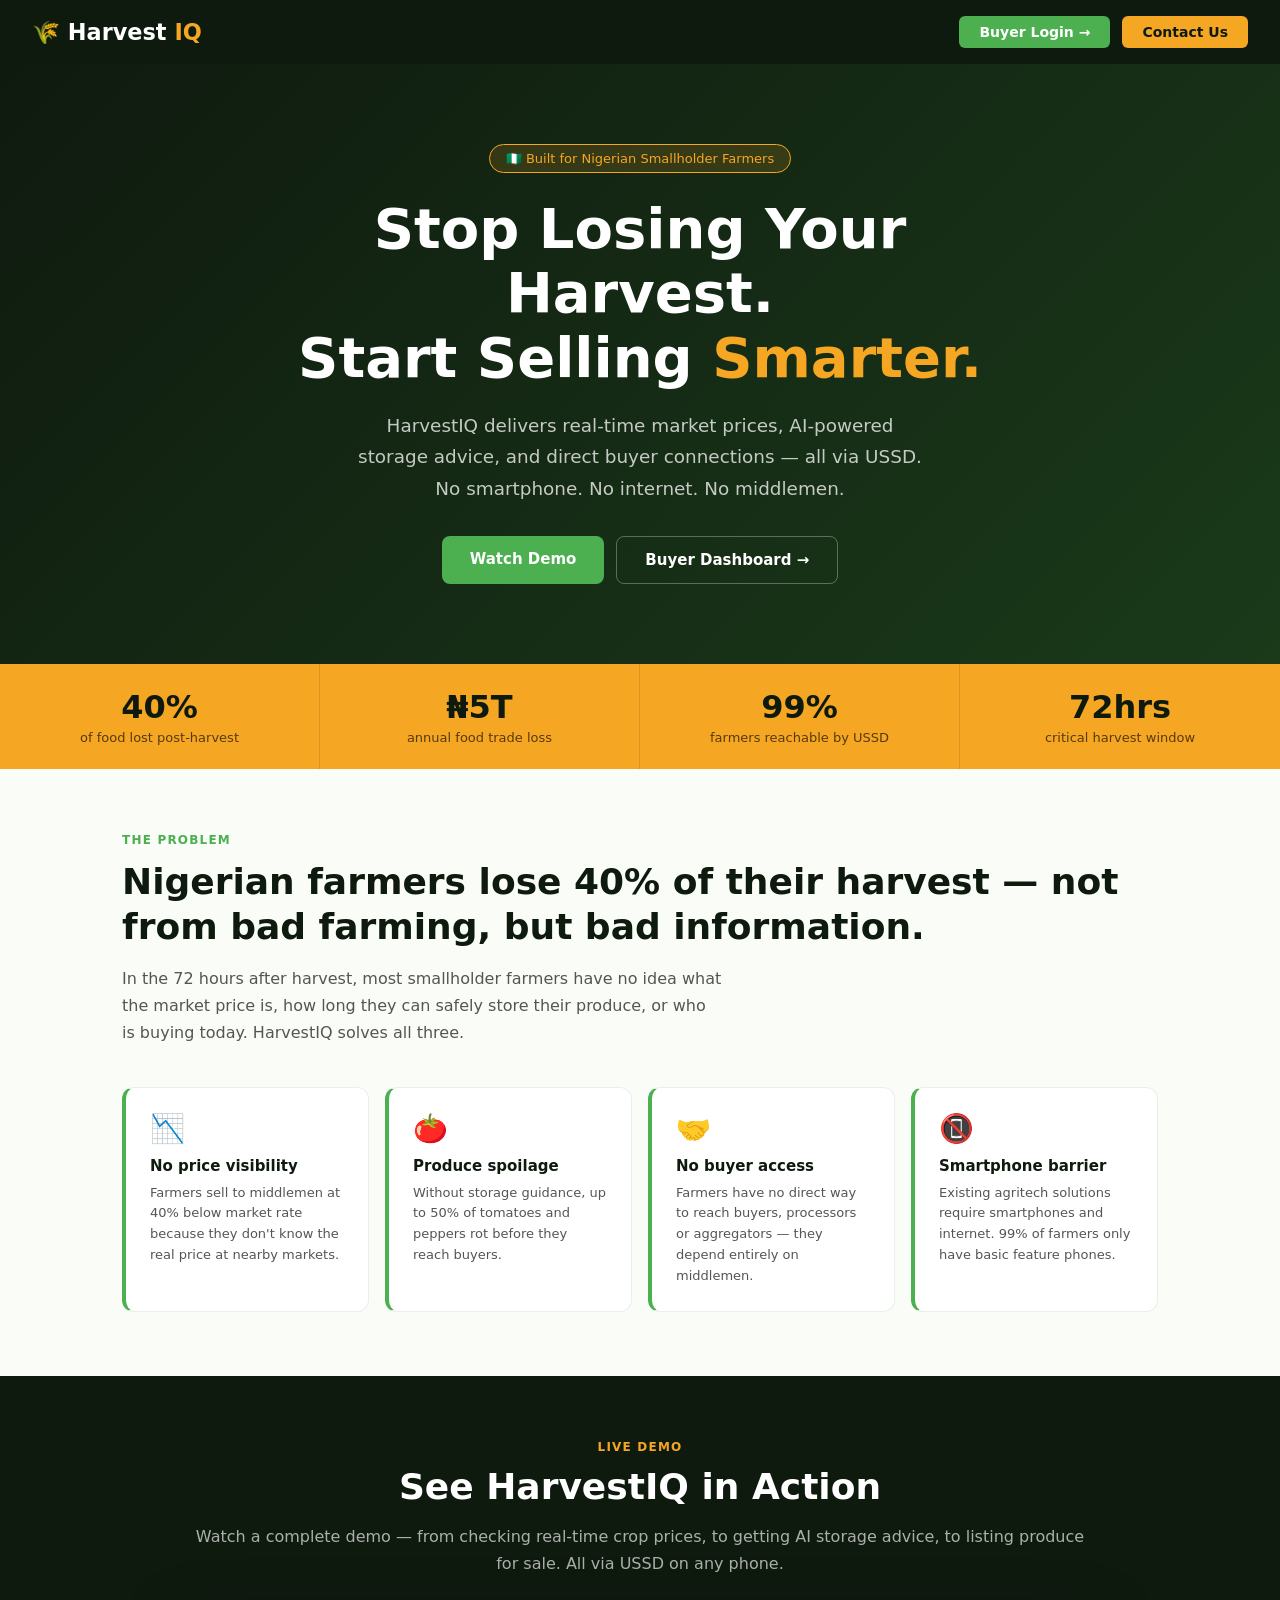
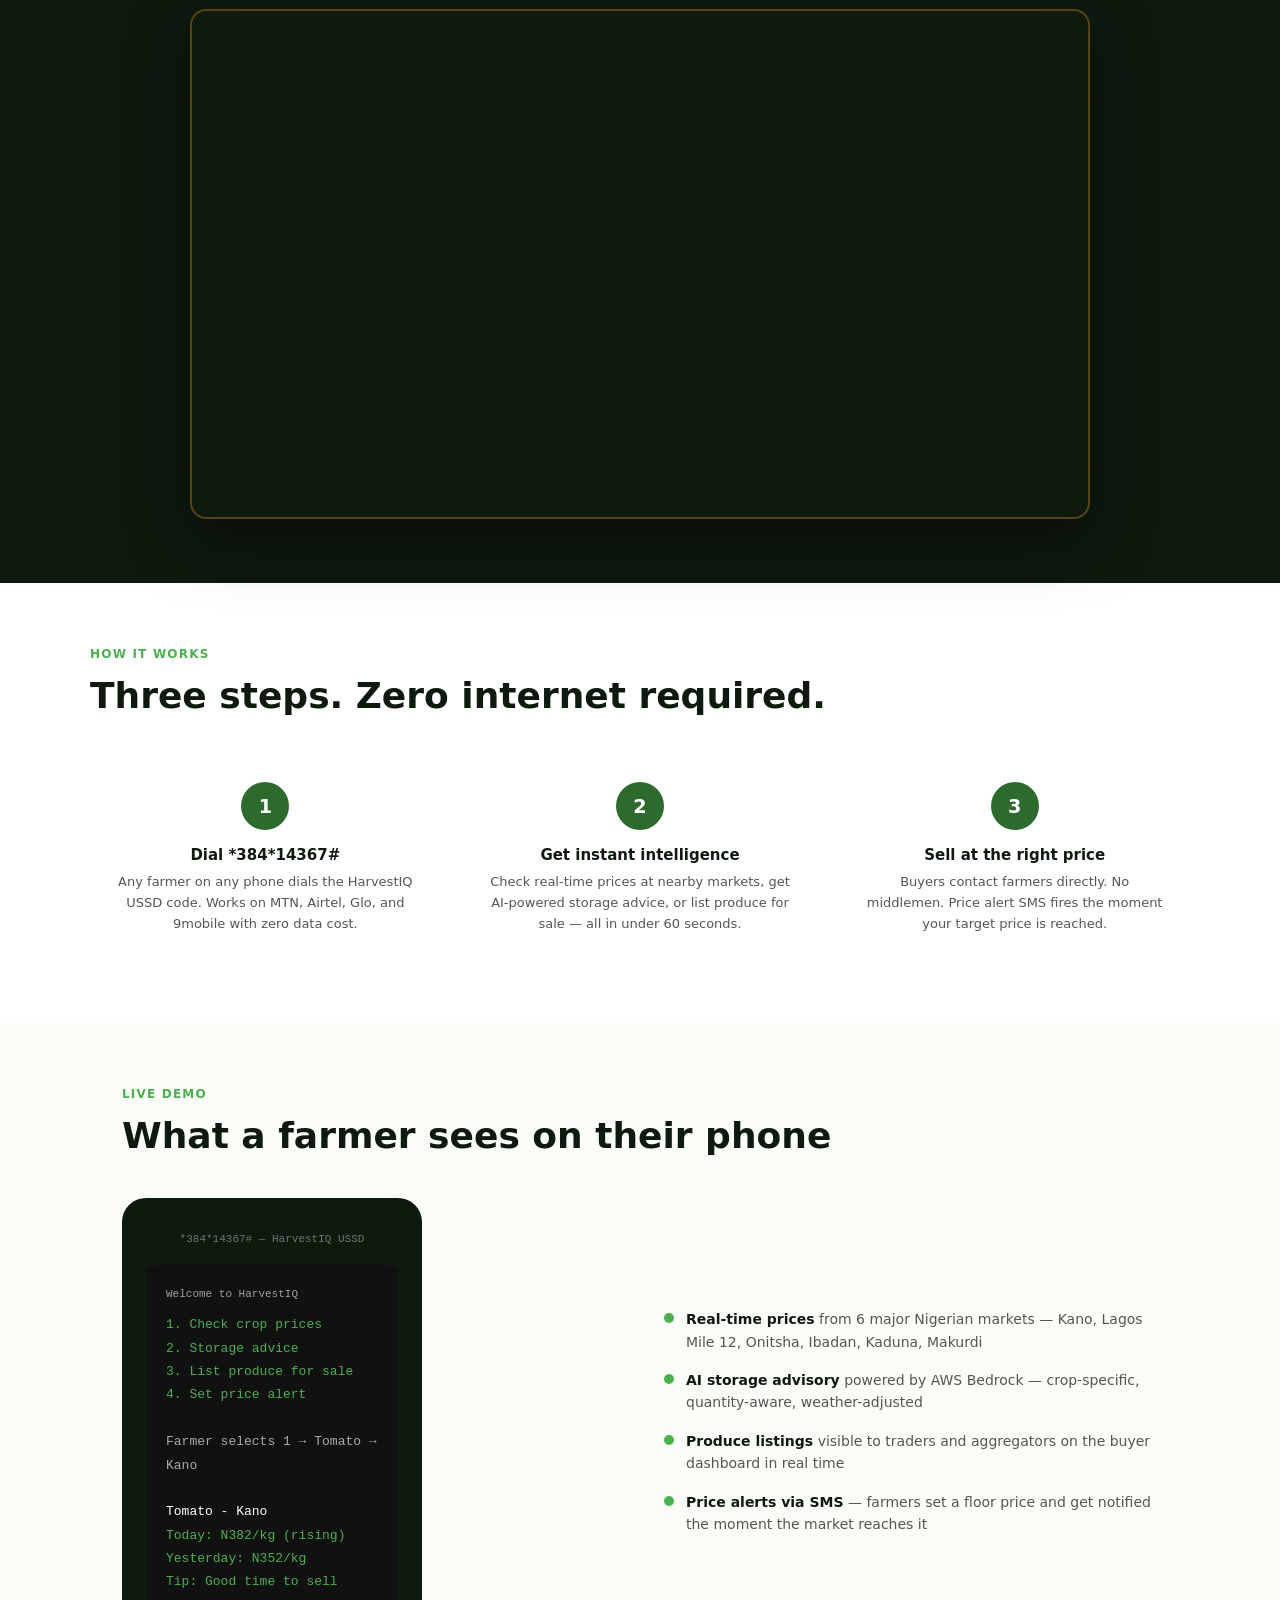
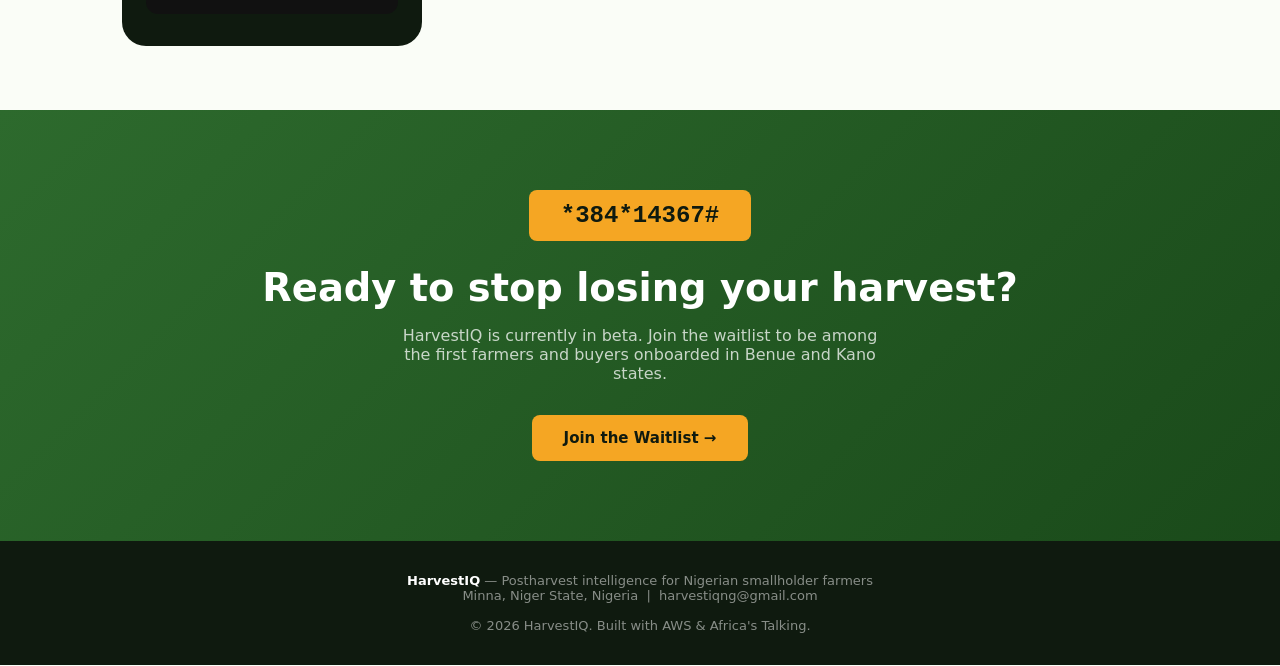
==== index.html @ f09bfda2 "Replace video iframe with new embed link" ====
<!DOCTYPE html>
<html lang="en">
<head>
<meta charset="UTF-8">
<meta name="viewport" content="width=device-width, initial-scale=1.0">
<title>HarvestIQ — Postharvest Intelligence for Nigerian Farmers</title>
<style>
  *{box-sizing:border-box;margin:0;padding:0}
  :root{
    --green:#2D6A2D;--green-light:#4CAF50;--amber:#F5A623;
    --dark:#0F1A0F;--text:#1a1a1a;--muted:#555;--bg:#FAFDF7;
  }
  body{font-family:'Segoe UI',system-ui,sans-serif;background:var(--bg);color:var(--text)}
  a{text-decoration:none;color:inherit}
  nav{background:var(--dark);padding:1rem 2rem;display:flex;align-items:center;justify-content:space-between;position:sticky;top:0;z-index:100}
  .logo{font-size:1.4rem;font-weight:700;color:#fff;display:flex;align-items:center;gap:8px}
  .logo span{color:var(--amber)}
  .nav-cta{background:var(--amber);color:var(--dark);padding:8px 20px;border-radius:6px;font-weight:600;font-size:14px}
  .hero{background:linear-gradient(135deg,var(--dark) 0%,#1a3a1a 100%);color:#fff;padding:5rem 2rem;text-align:center}
  .hero-badge{display:inline-block;background:rgba(245,166,35,0.15);border:1px solid var(--amber);color:var(--amber);padding:6px 16px;border-radius:20px;font-size:13px;font-weight:500;margin-bottom:1.5rem}
  .hero h1{font-size:clamp(2rem,5vw,3.5rem);font-weight:700;line-height:1.15;margin-bottom:1.25rem;max-width:800px;margin-left:auto;margin-right:auto}
  .hero h1 span{color:var(--amber)}
  .hero p{font-size:1.15rem;color:rgba(255,255,255,0.75);max-width:580px;margin:0 auto 2rem;line-height:1.7}
  .hero-btns{display:flex;gap:12px;justify-content:center;flex-wrap:wrap}
  .btn-primary{background:var(--green-light);color:#fff;padding:14px 28px;border-radius:8px;font-weight:600;font-size:15px}
  .btn-secondary{background:transparent;color:#fff;border:1px solid rgba(255,255,255,0.3);padding:14px 28px;border-radius:8px;font-weight:600;font-size:15px}
  .stats{display:grid;grid-template-columns:repeat(auto-fit,minmax(180px,1fr));gap:0;background:var(--amber)}
  .stat{padding:1.5rem 2rem;text-align:center;border-right:1px solid rgba(0,0,0,0.1)}
  .stat:last-child{border-right:none}
  .stat-num{font-size:2rem;font-weight:700;color:var(--dark)}
  .stat-lbl{font-size:13px;color:rgba(0,0,0,0.65);margin-top:4px}
  section{padding:4rem 2rem;max-width:1100px;margin:0 auto}
  .section-label{font-size:12px;font-weight:600;letter-spacing:.1em;text-transform:uppercase;color:var(--green-light);margin-bottom:.75rem}
  .section-title{font-size:clamp(1.5rem,3vw,2.25rem);font-weight:700;color:var(--dark);margin-bottom:1rem;line-height:1.25}
  .section-sub{font-size:1rem;color:var(--muted);line-height:1.7;max-width:600px}
  .problem-grid{display:grid;grid-template-columns:repeat(auto-fit,minmax(220px,1fr));gap:16px;margin-top:2.5rem}
  .problem-card{background:#fff;border:1px solid #e8f0e8;border-radius:12px;padding:1.5rem;border-left:4px solid var(--green-light)}
  .problem-icon{font-size:1.75rem;margin-bottom:.75rem}
  .problem-title{font-size:15px;font-weight:600;color:var(--dark);margin-bottom:.5rem}
  .problem-body{font-size:13px;color:var(--muted);line-height:1.6}

  /* VIDEO SECTION */
  .video-section{background:var(--dark);padding:4rem 2rem}
  .video-inner{max-width:900px;margin:0 auto;text-align:center}
  .video-label{font-size:12px;font-weight:600;letter-spacing:.1em;text-transform:uppercase;color:var(--amber);margin-bottom:.75rem}
  .video-title{font-size:clamp(1.5rem,3vw,2.25rem);font-weight:700;color:#fff;margin-bottom:1rem}
  .video-sub{font-size:1rem;color:rgba(255,255,255,0.65);margin-bottom:2rem;line-height:1.7}
  .video-wrap{position:relative;padding-bottom:56.25%;height:0;border-radius:16px;overflow:hidden;box-shadow:0 20px 60px rgba(0,0,0,0.5);border:2px solid rgba(245,166,35,0.3)}
  .video-wrap iframe{position:absolute;top:0;left:0;width:100%;height:100%}

  .how-bg{background:#fff;padding:4rem 2rem}
  .how-inner{max-width:1100px;margin:0 auto}
  .steps{display:grid;grid-template-columns:repeat(auto-fit,minmax(200px,1fr));gap:24px;margin-top:2.5rem}
  .step{text-align:center;padding:1.5rem}
  .step-num{width:48px;height:48px;border-radius:50%;background:var(--green);color:#fff;font-size:1.2rem;font-weight:700;display:flex;align-items:center;justify-content:center;margin:0 auto 1rem}
  .step-title{font-size:15px;font-weight:600;color:var(--dark);margin-bottom:.5rem}
  .step-body{font-size:13px;color:var(--muted);line-height:1.6}
  .demo-wrap{display:grid;grid-template-columns:1fr 1fr;gap:3rem;align-items:center;margin-top:2.5rem}
  .phone{background:var(--dark);border-radius:24px;padding:2rem 1.5rem;color:#fff;font-family:'Courier New',monospace;font-size:13px;line-height:1.8;max-width:300px}
  .phone-header{font-size:11px;color:rgba(255,255,255,0.4);margin-bottom:1rem;text-align:center}
  .phone-screen{background:#111;border-radius:12px;padding:1.25rem;color:#4CAF50}
  .phone-title{color:rgba(255,255,255,0.6);font-size:11px;margin-bottom:.5rem}
  .demo-points{display:flex;flex-direction:column;gap:16px}
  .demo-point{display:flex;gap:12px;align-items:flex-start}
  .demo-dot{width:10px;height:10px;border-radius:50%;background:var(--green-light);flex-shrink:0;margin-top:5px}
  .demo-text{font-size:14px;color:var(--muted);line-height:1.6}
  .demo-text strong{color:var(--dark)}
  .cta-section{background:linear-gradient(135deg,var(--green) 0%,#1a4a1a 100%);color:#fff;padding:5rem 2rem;text-align:center}
  .cta-section h2{font-size:clamp(1.5rem,3vw,2.5rem);font-weight:700;margin-bottom:1rem}
  .cta-section p{color:rgba(255,255,255,0.75);font-size:1rem;margin-bottom:2rem;max-width:500px;margin-left:auto;margin-right:auto}
  .ussd-code{display:inline-block;background:var(--amber);color:var(--dark);font-size:1.5rem;font-weight:700;padding:12px 32px;border-radius:8px;font-family:monospace;margin-bottom:1.5rem}
  footer{background:var(--dark);color:rgba(255,255,255,0.5);text-align:center;padding:2rem;font-size:13px}
  footer strong{color:#fff}
  @media(max-width:700px){
    .demo-wrap{grid-template-columns:1fr}
    .phone{max-width:100%}
    .stat{border-right:none;border-bottom:1px solid rgba(0,0,0,0.1)}
  }
</style>
</head>
<body>

<nav>
  <div class="logo">🌾 Harvest<span>IQ</span></div>
  <div style="display:flex;gap:12px;">
    <a href="buyer-dashboard.html" class="nav-cta" style="background:var(--green-light);color:#fff;">Buyer Login →</a>
    <a href="mailto:harvestiqng@gmail.com" class="nav-cta">Contact Us</a>
  </div>
</nav>

<div class="hero">
  <div class="hero-badge">🇳🇬 Built for Nigerian Smallholder Farmers</div>
  <h1>Stop Losing Your Harvest.<br>Start Selling <span>Smarter.</span></h1>
  <p>HarvestIQ delivers real-time market prices, AI-powered storage advice, and direct buyer connections — all via USSD. No smartphone. No internet. No middlemen.</p>
  <div class="hero-btns">
    <a href="#video" class="btn-primary">Watch Demo</a>
    <a href="buyer-dashboard.html" class="btn-secondary">Buyer Dashboard →</a>
  </div>
</div>

<div class="stats">
  <div class="stat"><div class="stat-num">40%</div><div class="stat-lbl">of food lost post-harvest</div></div>
  <div class="stat"><div class="stat-num">₦5T</div><div class="stat-lbl">annual food trade loss</div></div>
  <div class="stat"><div class="stat-num">99%</div><div class="stat-lbl">farmers reachable by USSD</div></div>
  <div class="stat"><div class="stat-num">72hrs</div><div class="stat-lbl">critical harvest window</div></div>
</div>

<section>
  <div class="section-label">The Problem</div>
  <div class="section-title">Nigerian farmers lose 40% of their harvest — not from bad farming, but bad information.</div>
  <div class="section-sub">In the 72 hours after harvest, most smallholder farmers have no idea what the market price is, how long they can safely store their produce, or who is buying today. HarvestIQ solves all three.</div>
  <div class="problem-grid">
    <div class="problem-card">
      <div class="problem-icon">📉</div>
      <div class="problem-title">No price visibility</div>
      <div class="problem-body">Farmers sell to middlemen at 40% below market rate because they don't know the real price at nearby markets.</div>
    </div>
    <div class="problem-card">
      <div class="problem-icon">🍅</div>
      <div class="problem-title">Produce spoilage</div>
      <div class="problem-body">Without storage guidance, up to 50% of tomatoes and peppers rot before they reach buyers.</div>
    </div>
    <div class="problem-card">
      <div class="problem-icon">🤝</div>
      <div class="problem-title">No buyer access</div>
      <div class="problem-body">Farmers have no direct way to reach buyers, processors or aggregators — they depend entirely on middlemen.</div>
    </div>
    <div class="problem-card">
      <div class="problem-icon">📵</div>
      <div class="problem-title">Smartphone barrier</div>
      <div class="problem-body">Existing agritech solutions require smartphones and internet. 99% of farmers only have basic feature phones.</div>
    </div>
  </div>
</section>

<!-- VIDEO SECTION -->
<div class="video-section" id="video">
  <div class="video-inner">
    <div class="video-label">Live Demo</div>
    <div class="video-title">See HarvestIQ in Action</div>
    <div class="video-sub">Watch a complete demo — from checking real-time crop prices, to getting AI storage advice, to listing produce for sale. All via USSD on any phone.</div>
    <div class="video-wrap">
      <div style="position: relative; padding-bottom: 56.25%; height: 0;"><iframe src="https://www.loom.com/embed/09320e5f303442db9dbe78ec152c92d0" frameborder="0" webkitallowfullscreen mozallowfullscreen allowfullscreen style="position: absolute; top: 0; left: 0; width: 100%; height: 100%;"></iframe></div>
    </div>
  </div>
</div>

<div class="how-bg" id="how">
  <div class="how-inner">
    <div class="section-label">How It Works</div>
    <div class="section-title">Three steps. Zero internet required.</div>
    <div class="steps">
      <div class="step">
        <div class="step-num">1</div>
        <div class="step-title">Dial *384*14367#</div>
        <div class="step-body">Any farmer on any phone dials the HarvestIQ USSD code. Works on MTN, Airtel, Glo, and 9mobile with zero data cost.</div>
      </div>
      <div class="step">
        <div class="step-num">2</div>
        <div class="step-title">Get instant intelligence</div>
        <div class="step-body">Check real-time prices at nearby markets, get AI-powered storage advice, or list produce for sale — all in under 60 seconds.</div>
      </div>
      <div class="step">
        <div class="step-num">3</div>
        <div class="step-title">Sell at the right price</div>
        <div class="step-body">Buyers contact farmers directly. No middlemen. Price alert SMS fires the moment your target price is reached.</div>
      </div>
    </div>
  </div>
</div>

<section>
  <div class="section-label">Live Demo</div>
  <div class="section-title">What a farmer sees on their phone</div>
  <div class="demo-wrap">
    <div class="phone">
      <div class="phone-header">*384*14367# — HarvestIQ USSD</div>
      <div class="phone-screen">
        <div class="phone-title">Welcome to HarvestIQ</div>
        1. Check crop prices<br>
        2. Storage advice<br>
        3. List produce for sale<br>
        4. Set price alert<br><br>
        <span style="color:#aaa">Farmer selects 1 → Tomato → Kano</span><br><br>
        <span style="color:#fff">Tomato - Kano</span><br>
        Today: N382/kg (rising)<br>
        Yesterday: N352/kg<br>
        Tip: Good time to sell<br>
      </div>
    </div>
    <div class="demo-points">
      <div class="demo-point"><div class="demo-dot"></div><div class="demo-text"><strong>Real-time prices</strong> from 6 major Nigerian markets — Kano, Lagos Mile 12, Onitsha, Ibadan, Kaduna, Makurdi</div></div>
      <div class="demo-point"><div class="demo-dot"></div><div class="demo-text"><strong>AI storage advisory</strong> powered by AWS Bedrock — crop-specific, quantity-aware, weather-adjusted</div></div>
      <div class="demo-point"><div class="demo-dot"></div><div class="demo-text"><strong>Produce listings</strong> visible to traders and aggregators on the buyer dashboard in real time</div></div>
      <div class="demo-point"><div class="demo-dot"></div><div class="demo-text"><strong>Price alerts via SMS</strong> — farmers set a floor price and get notified the moment the market reaches it</div></div>
    </div>
  </div>
</section>

<div class="cta-section" id="contact">
  <div class="ussd-code">*384*14367#</div>
  <h2>Ready to stop losing your harvest?</h2>
  <p>HarvestIQ is currently in beta. Join the waitlist to be among the first farmers and buyers onboarded in Benue and Kano states.</p>
  <a href="mailto:harvestiqng@gmail.com" class="btn-primary" style="display:inline-block;background:var(--amber);color:var(--dark);padding:14px 32px;border-radius:8px;font-weight:700;font-size:15px">Join the Waitlist →</a>
</div>

<footer>
  <strong>HarvestIQ</strong> — Postharvest intelligence for Nigerian smallholder farmers<br>
  Minna, Niger State, Nigeria &nbsp;|&nbsp; harvestiqng@gmail.com<br><br>
  © 2026 HarvestIQ. Built with AWS & Africa's Talking.
</footer>

</body>
</html>
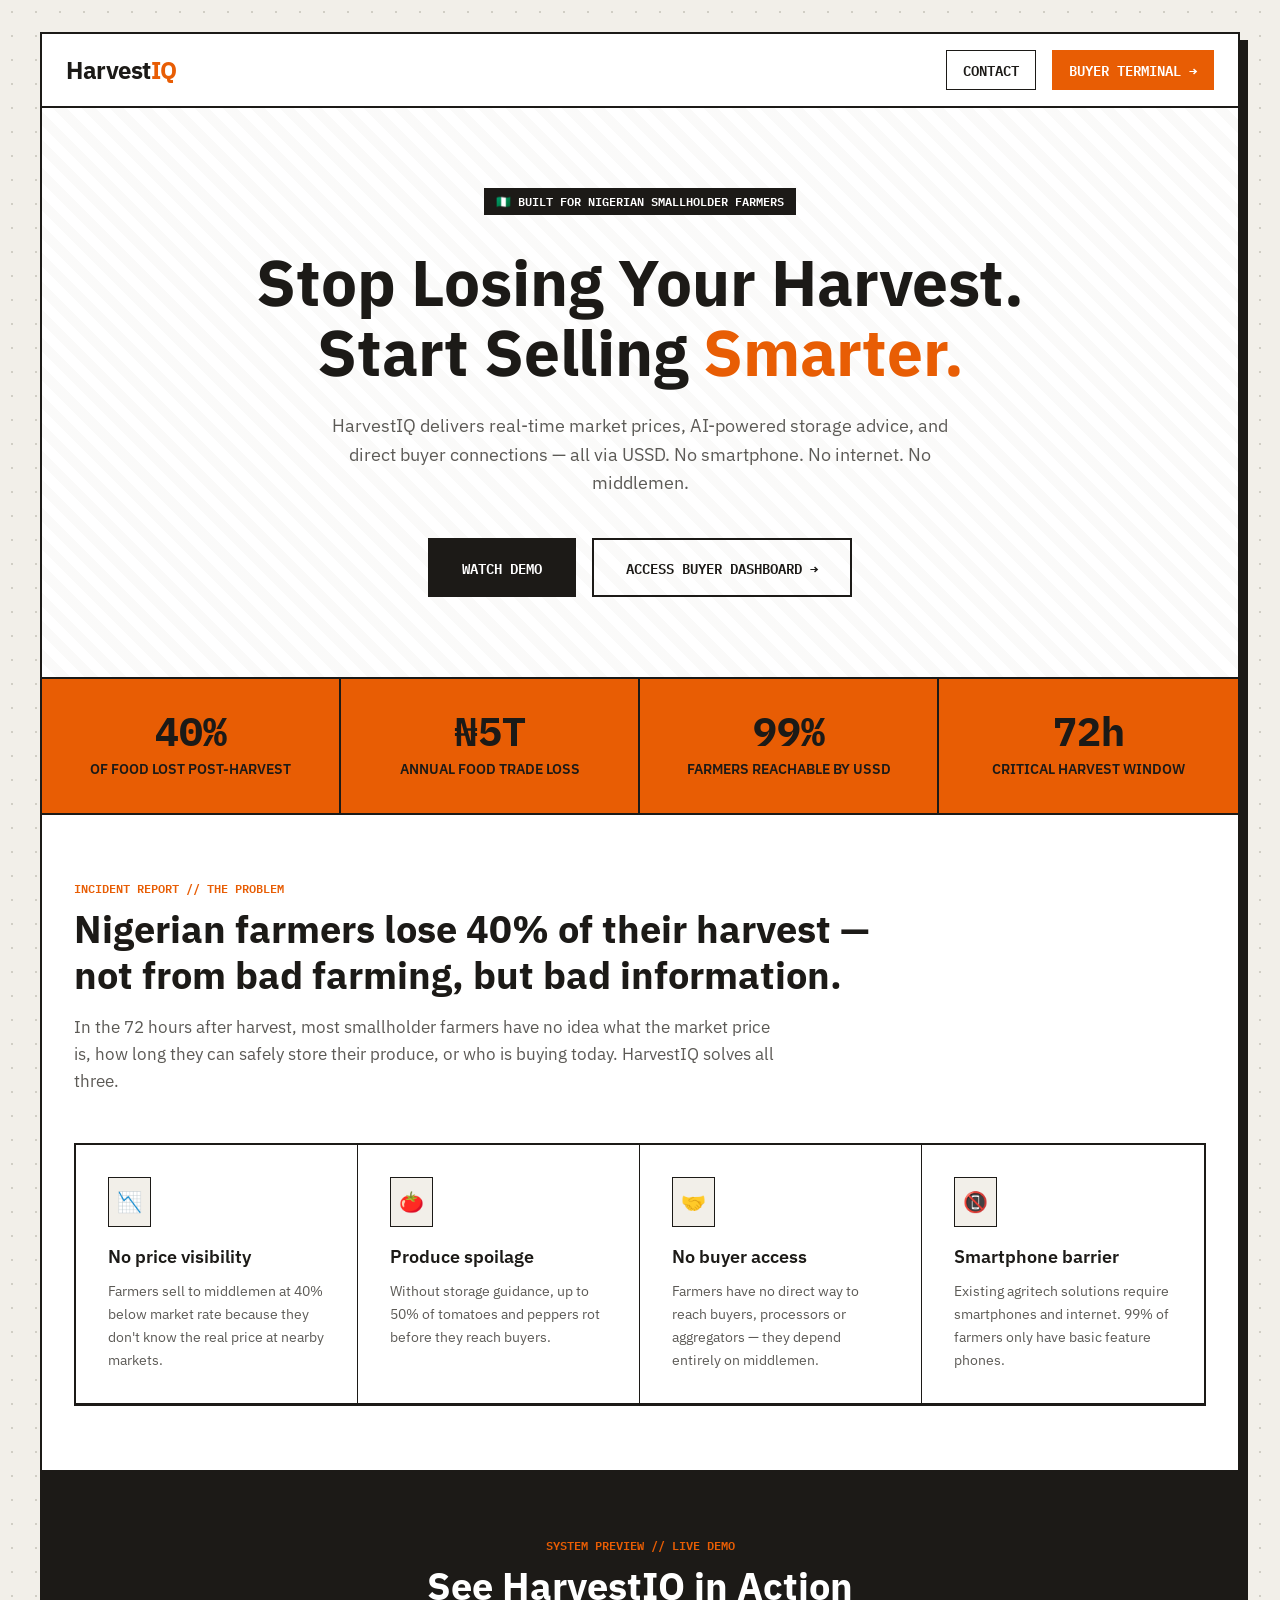
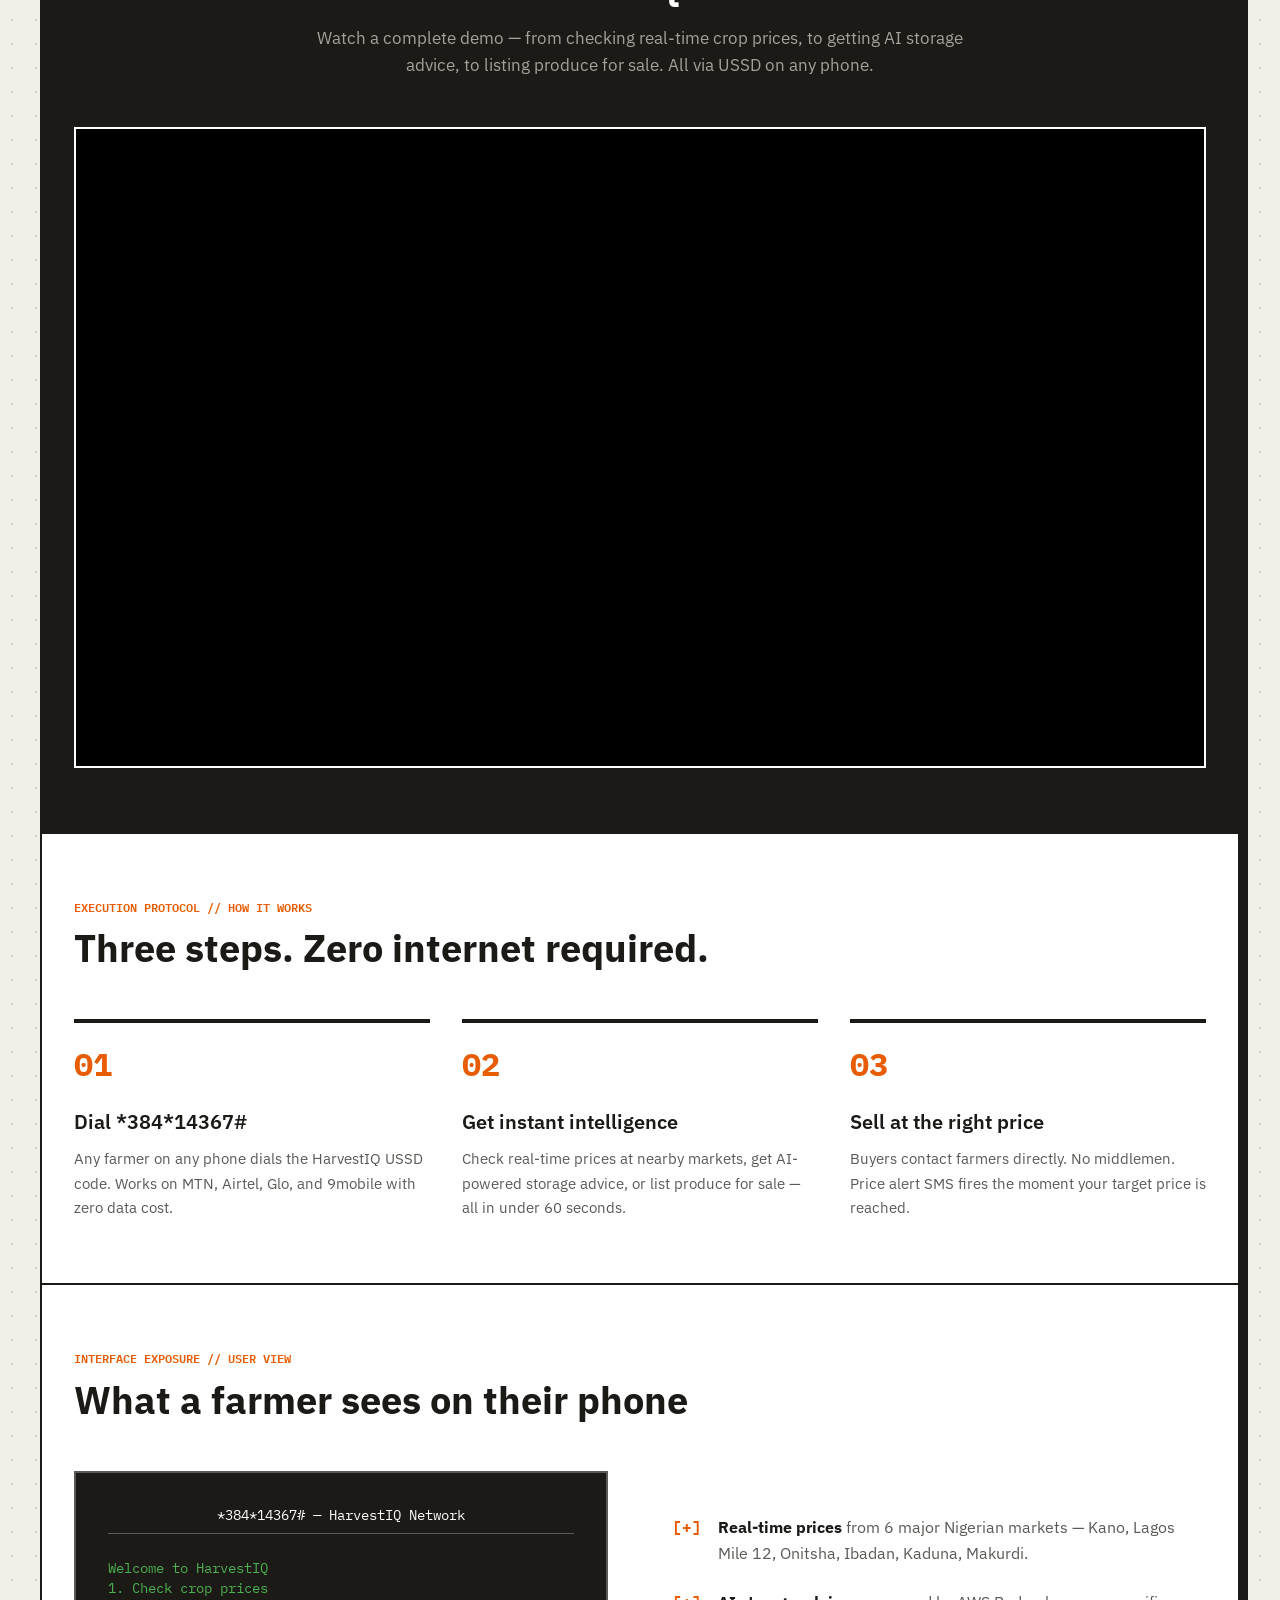
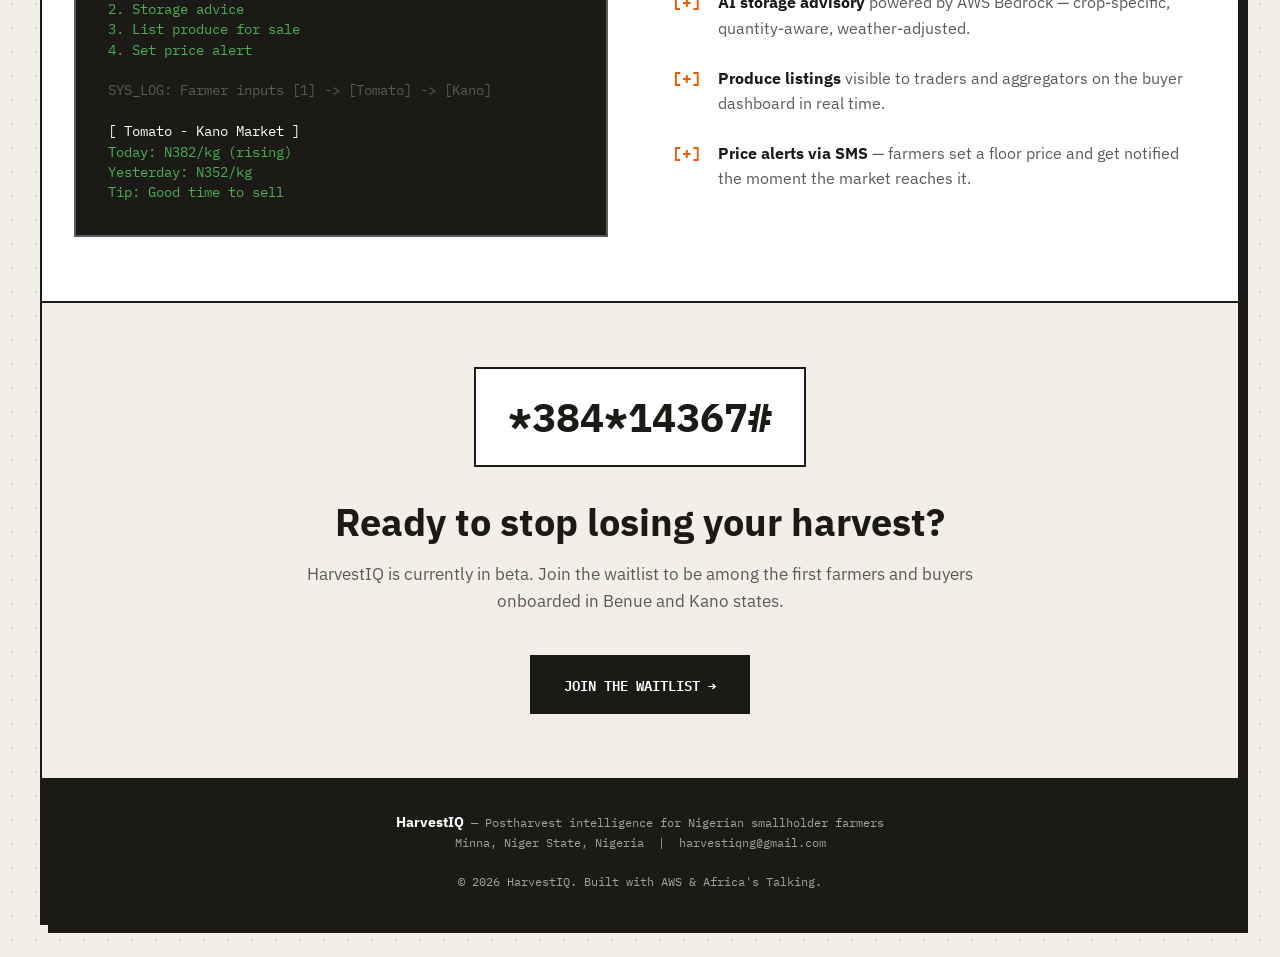
==== commit 8395d4a7: "Update index.html with new layout and styles Refactor HTML structure and styles for improved layout " ====
--- a/index.html
+++ b/index.html
@@ -4,211 +4,418 @@
 <meta charset="UTF-8">
 <meta name="viewport" content="width=device-width, initial-scale=1.0">
 <title>HarvestIQ — Postharvest Intelligence for Nigerian Farmers</title>
+<link href="https://fonts.googleapis.com/css2?family=IBM+Plex+Mono:wght@400;500;600;700&family=IBM+Plex+Sans:wght@400;500;600;700&display=swap" rel="stylesheet">
 <style>
-  *{box-sizing:border-box;margin:0;padding:0}
-  :root{
-    --green:#2D6A2D;--green-light:#4CAF50;--amber:#F5A623;
-    --dark:#0F1A0F;--text:#1a1a1a;--muted:#555;--bg:#FAFDF7;
-  }
-  body{font-family:'Segoe UI',system-ui,sans-serif;background:var(--bg);color:var(--text)}
-  a{text-decoration:none;color:inherit}
-  nav{background:var(--dark);padding:1rem 2rem;display:flex;align-items:center;justify-content:space-between;position:sticky;top:0;z-index:100}
-  .logo{font-size:1.4rem;font-weight:700;color:#fff;display:flex;align-items:center;gap:8px}
-  .logo span{color:var(--amber)}
-  .nav-cta{background:var(--amber);color:var(--dark);padding:8px 20px;border-radius:6px;font-weight:600;font-size:14px}
-  .hero{background:linear-gradient(135deg,var(--dark) 0%,#1a3a1a 100%);color:#fff;padding:5rem 2rem;text-align:center}
-  .hero-badge{display:inline-block;background:rgba(245,166,35,0.15);border:1px solid var(--amber);color:var(--amber);padding:6px 16px;border-radius:20px;font-size:13px;font-weight:500;margin-bottom:1.5rem}
-  .hero h1{font-size:clamp(2rem,5vw,3.5rem);font-weight:700;line-height:1.15;margin-bottom:1.25rem;max-width:800px;margin-left:auto;margin-right:auto}
-  .hero h1 span{color:var(--amber)}
-  .hero p{font-size:1.15rem;color:rgba(255,255,255,0.75);max-width:580px;margin:0 auto 2rem;line-height:1.7}
-  .hero-btns{display:flex;gap:12px;justify-content:center;flex-wrap:wrap}
-  .btn-primary{background:var(--green-light);color:#fff;padding:14px 28px;border-radius:8px;font-weight:600;font-size:15px}
-  .btn-secondary{background:transparent;color:#fff;border:1px solid rgba(255,255,255,0.3);padding:14px 28px;border-radius:8px;font-weight:600;font-size:15px}
-  .stats{display:grid;grid-template-columns:repeat(auto-fit,minmax(180px,1fr));gap:0;background:var(--amber)}
-  .stat{padding:1.5rem 2rem;text-align:center;border-right:1px solid rgba(0,0,0,0.1)}
-  .stat:last-child{border-right:none}
-  .stat-num{font-size:2rem;font-weight:700;color:var(--dark)}
-  .stat-lbl{font-size:13px;color:rgba(0,0,0,0.65);margin-top:4px}
-  section{padding:4rem 2rem;max-width:1100px;margin:0 auto}
-  .section-label{font-size:12px;font-weight:600;letter-spacing:.1em;text-transform:uppercase;color:var(--green-light);margin-bottom:.75rem}
-  .section-title{font-size:clamp(1.5rem,3vw,2.25rem);font-weight:700;color:var(--dark);margin-bottom:1rem;line-height:1.25}
-  .section-sub{font-size:1rem;color:var(--muted);line-height:1.7;max-width:600px}
-  .problem-grid{display:grid;grid-template-columns:repeat(auto-fit,minmax(220px,1fr));gap:16px;margin-top:2.5rem}
-  .problem-card{background:#fff;border:1px solid #e8f0e8;border-radius:12px;padding:1.5rem;border-left:4px solid var(--green-light)}
-  .problem-icon{font-size:1.75rem;margin-bottom:.75rem}
-  .problem-title{font-size:15px;font-weight:600;color:var(--dark);margin-bottom:.5rem}
-  .problem-body{font-size:13px;color:var(--muted);line-height:1.6}
-
-  /* VIDEO SECTION */
-  .video-section{background:var(--dark);padding:4rem 2rem}
-  .video-inner{max-width:900px;margin:0 auto;text-align:center}
-  .video-label{font-size:12px;font-weight:600;letter-spacing:.1em;text-transform:uppercase;color:var(--amber);margin-bottom:.75rem}
-  .video-title{font-size:clamp(1.5rem,3vw,2.25rem);font-weight:700;color:#fff;margin-bottom:1rem}
-  .video-sub{font-size:1rem;color:rgba(255,255,255,0.65);margin-bottom:2rem;line-height:1.7}
-  .video-wrap{position:relative;padding-bottom:56.25%;height:0;border-radius:16px;overflow:hidden;box-shadow:0 20px 60px rgba(0,0,0,0.5);border:2px solid rgba(245,166,35,0.3)}
-  .video-wrap iframe{position:absolute;top:0;left:0;width:100%;height:100%}
-
-  .how-bg{background:#fff;padding:4rem 2rem}
-  .how-inner{max-width:1100px;margin:0 auto}
-  .steps{display:grid;grid-template-columns:repeat(auto-fit,minmax(200px,1fr));gap:24px;margin-top:2.5rem}
-  .step{text-align:center;padding:1.5rem}
-  .step-num{width:48px;height:48px;border-radius:50%;background:var(--green);color:#fff;font-size:1.2rem;font-weight:700;display:flex;align-items:center;justify-content:center;margin:0 auto 1rem}
-  .step-title{font-size:15px;font-weight:600;color:var(--dark);margin-bottom:.5rem}
-  .step-body{font-size:13px;color:var(--muted);line-height:1.6}
-  .demo-wrap{display:grid;grid-template-columns:1fr 1fr;gap:3rem;align-items:center;margin-top:2.5rem}
-  .phone{background:var(--dark);border-radius:24px;padding:2rem 1.5rem;color:#fff;font-family:'Courier New',monospace;font-size:13px;line-height:1.8;max-width:300px}
-  .phone-header{font-size:11px;color:rgba(255,255,255,0.4);margin-bottom:1rem;text-align:center}
-  .phone-screen{background:#111;border-radius:12px;padding:1.25rem;color:#4CAF50}
-  .phone-title{color:rgba(255,255,255,0.6);font-size:11px;margin-bottom:.5rem}
-  .demo-points{display:flex;flex-direction:column;gap:16px}
-  .demo-point{display:flex;gap:12px;align-items:flex-start}
-  .demo-dot{width:10px;height:10px;border-radius:50%;background:var(--green-light);flex-shrink:0;margin-top:5px}
-  .demo-text{font-size:14px;color:var(--muted);line-height:1.6}
-  .demo-text strong{color:var(--dark)}
-  .cta-section{background:linear-gradient(135deg,var(--green) 0%,#1a4a1a 100%);color:#fff;padding:5rem 2rem;text-align:center}
-  .cta-section h2{font-size:clamp(1.5rem,3vw,2.5rem);font-weight:700;margin-bottom:1rem}
-  .cta-section p{color:rgba(255,255,255,0.75);font-size:1rem;margin-bottom:2rem;max-width:500px;margin-left:auto;margin-right:auto}
-  .ussd-code{display:inline-block;background:var(--amber);color:var(--dark);font-size:1.5rem;font-weight:700;padding:12px 32px;border-radius:8px;font-family:monospace;margin-bottom:1.5rem}
-  footer{background:var(--dark);color:rgba(255,255,255,0.5);text-align:center;padding:2rem;font-size:13px}
-  footer strong{color:#fff}
-  @media(max-width:700px){
-    .demo-wrap{grid-template-columns:1fr}
-    .phone{max-width:100%}
-    .stat{border-right:none;border-bottom:1px solid rgba(0,0,0,0.1)}
+  * { box-sizing: border-box; margin: 0; padding: 0; }
+  
+  :root {
+    --paper: #F2EFE9;
+    --surface: #FFFFFF;
+    --ink: #1C1A17;
+    --ink-muted: #5C5A56;
+    --cargo-orange: #E85D04;
+    --cargo-hover: #CC5204;
+    --line: #D1CEC5;
+    --verified: #1F4A2C;
+    
+    --font-sans: 'IBM Plex Sans', sans-serif;
+    --font-mono: 'IBM Plex Mono', monospace;
+    
+    --border-thick: 2px solid var(--ink);
+    --border-thin: 1px solid var(--ink);
+  }
+
+  body {
+    font-family: var(--font-sans);
+    background: var(--paper);
+    color: var(--ink);
+    background-image: radial-gradient(var(--line) 1px, transparent 1px);
+    background-size: 24px 24px;
+    line-height: 1.6;
+  }
+
+  a { text-decoration: none; color: inherit; }
+  
+  /* GRID WRAPPER (The Ledger) */
+  .layout-grid {
+    max-width: 1200px;
+    margin: 2rem auto;
+    background: var(--surface);
+    border: var(--border-thick);
+    box-shadow: 8px 8px 0px var(--ink);
+  }
+
+  /* NAVIGATION */
+  nav {
+    display: flex;
+    justify-content: space-between;
+    align-items: center;
+    padding: 1rem 1.5rem;
+    border-bottom: var(--border-thick);
+    background: var(--surface);
+  }
+  
+  .logo {
+    font-family: var(--font-sans);
+    font-size: 1.5rem;
+    font-weight: 700;
+    letter-spacing: -0.02em;
+  }
+  .logo span { color: var(--cargo-orange); }
+  
+  .nav-links { display: flex; gap: 1rem; }
+  .btn-nav {
+    font-family: var(--font-mono);
+    font-size: 0.85rem;
+    font-weight: 600;
+    padding: 0.5rem 1rem;
+    border: var(--border-thin);
+    text-transform: uppercase;
+    transition: all 0.2s;
+  }
+  .btn-nav:hover { background: var(--paper); }
+  .btn-nav.primary { background: var(--cargo-orange); color: var(--surface); border-color: var(--cargo-orange); }
+  .btn-nav.primary:hover { background: var(--cargo-hover); }
+
+  /* HERO SECTION */
+  .hero {
+    padding: 5rem 2rem;
+    border-bottom: var(--border-thick);
+    text-align: center;
+    background: repeating-linear-gradient(45deg, transparent, transparent 10px, rgba(209,206,197,0.1) 10px, rgba(209,206,197,0.1) 20px);
+  }
+  
+  .badge {
+    display: inline-block;
+    font-family: var(--font-mono);
+    font-size: 0.75rem;
+    font-weight: 600;
+    background: var(--ink);
+    color: var(--surface);
+    padding: 0.25rem 0.75rem;
+    text-transform: uppercase;
+    margin-bottom: 2rem;
+  }
+  
+  .hero h1 {
+    font-size: clamp(2.5rem, 5vw, 4rem);
+    font-weight: 700;
+    line-height: 1.1;
+    margin-bottom: 1.5rem;
+    max-width: 900px;
+    margin-left: auto;
+    margin-right: auto;
+  }
+  .hero h1 span { color: var(--cargo-orange); }
+  
+  .hero p {
+    font-size: 1.125rem;
+    color: var(--ink-muted);
+    max-width: 650px;
+    margin: 0 auto 2.5rem;
+  }
+  
+  .hero-actions { display: flex; gap: 1rem; justify-content: center; flex-wrap: wrap; }
+  .btn-lg {
+    font-family: var(--font-mono);
+    font-size: 0.9rem;
+    font-weight: 600;
+    padding: 1rem 2rem;
+    border: var(--border-thick);
+    text-transform: uppercase;
+    cursor: pointer;
+    transition: all 0.2s;
+  }
+  .btn-lg.solid { background: var(--ink); color: var(--surface); }
+  .btn-lg.solid:hover { background: var(--cargo-orange); border-color: var(--cargo-orange); }
+  .btn-lg.outline:hover { background: var(--paper); }
+
+  /* STATS LEDGER */
+  .stats {
+    display: grid;
+    grid-template-columns: repeat(4, 1fr);
+    border-bottom: var(--border-thick);
+    background: var(--cargo-orange);
+  }
+  
+  .stat-block {
+    padding: 2rem 1.5rem;
+    border-right: var(--border-thick);
+    text-align: center;
+  }
+  .stat-block:last-child { border-right: none; }
+  
+  .stat-num {
+    font-family: var(--font-mono);
+    font-size: 2.5rem;
+    font-weight: 700;
+    color: var(--ink);
+    line-height: 1;
+  }
+  .stat-lbl {
+    font-size: 0.85rem;
+    font-weight: 600;
+    color: var(--ink);
+    margin-top: 0.5rem;
+    text-transform: uppercase;
+  }
+
+  /* GENERIC SECTION STYLING */
+  .section { padding: 4rem 2rem; border-bottom: var(--border-thick); }
+  .section-header { margin-bottom: 3rem; }
+  .mono-label {
+    font-family: var(--font-mono);
+    font-size: 0.75rem;
+    font-weight: 600;
+    color: var(--cargo-orange);
+    text-transform: uppercase;
+    margin-bottom: 0.5rem;
+    display: block;
+  }
+  .section-title { font-size: clamp(1.75rem, 3vw, 2.5rem); font-weight: 700; line-height: 1.2; margin-bottom: 1rem; max-width: 800px; }
+  .section-sub { font-size: 1.05rem; color: var(--ink-muted); max-width: 700px; }
+
+  /* PROBLEM GRID */
+  .problem-grid { display: grid; grid-template-columns: repeat(auto-fit, minmax(240px, 1fr)); gap: 0; border: var(--border-thick); }
+  .problem-card { padding: 2rem; border-right: var(--border-thin); border-bottom: var(--border-thin); background: var(--surface); }
+  .problem-card:last-child { border-right: none; }
+  .icon-tag { font-family: var(--font-mono); font-size: 1.25rem; margin-bottom: 1rem; display: inline-block; background: var(--paper); padding: 0.5rem; border: var(--border-thin); }
+  .problem-title { font-size: 1.1rem; font-weight: 600; margin-bottom: 0.5rem; }
+  .problem-body { font-size: 0.9rem; color: var(--ink-muted); }
+
+  /* VIDEO TERMINAL */
+  .video-terminal { background: var(--ink); color: var(--surface); }
+  .video-terminal .section-title { color: var(--surface); }
+  .video-terminal .section-sub { color: #A3A19C; }
+  .video-frame {
+    position: relative;
+    padding-bottom: 56.25%;
+    height: 0;
+    border: 2px solid var(--surface);
+    background: #000;
+  }
+  .video-frame iframe { position: absolute; top: 0; left: 0; width: 100%; height: 100%; }
+
+  /* HOW IT WORKS / STEPS */
+  .steps-grid { display: grid; grid-template-columns: repeat(3, 1fr); gap: 2rem; }
+  .step-card { padding-top: 1rem; border-top: 4px solid var(--ink); }
+  .step-num { font-family: var(--font-mono); font-size: 2rem; font-weight: 700; color: var(--cargo-orange); margin-bottom: 1rem; }
+  .step-title { font-size: 1.25rem; font-weight: 600; margin-bottom: 0.5rem; }
+  .step-body { font-size: 0.95rem; color: var(--ink-muted); }
+
+  /* USSD DEMO */
+  .demo-wrap { display: grid; grid-template-columns: 1fr 1fr; gap: 4rem; align-items: center; }
+  
+  .ussd-device {
+    background: var(--ink);
+    border: 2px solid var(--ink-muted);
+    padding: 2rem;
+    color: #4CAF50; /* Retro terminal green */
+    font-family: var(--font-mono);
+    font-size: 0.85rem;
+    line-height: 1.5;
+  }
+  .ussd-header { text-align: center; color: var(--surface); margin-bottom: 1.5rem; border-bottom: 1px solid var(--ink-muted); padding-bottom: 0.5rem; }
+  
+  .demo-list { display: flex; flex-direction: column; gap: 1.5rem; }
+  .demo-item { display: flex; gap: 1rem; align-items: flex-start; }
+  .demo-indicator { font-family: var(--font-mono); color: var(--cargo-orange); font-weight: 700; }
+  .demo-text { font-size: 1rem; color: var(--ink-muted); }
+  .demo-text strong { color: var(--ink); }
+
+  /* CTA SECTION */
+  .cta-section { text-align: center; background: var(--paper); }
+  .ussd-display {
+    display: inline-block;
+    font-family: var(--font-mono);
+    font-size: 2.5rem;
+    font-weight: 700;
+    background: var(--surface);
+    border: var(--border-thick);
+    padding: 1rem 2rem;
+    margin-bottom: 2rem;
+  }
+
+  /* FOOTER */
+  footer {
+    padding: 2rem;
+    text-align: center;
+    background: var(--ink);
+    color: #A3A19C;
+    font-family: var(--font-mono);
+    font-size: 0.75rem;
+  }
+  footer strong { color: var(--surface); font-family: var(--font-sans); font-size: 0.85rem; }
+
+  @media(max-width: 900px) {
+    .stats { grid-template-columns: repeat(2, 1fr); }
+    .stat-block:nth-child(2) { border-right: none; }
+    .stat-block { border-bottom: var(--border-thick); }
+    .steps-grid { grid-template-columns: 1fr; gap: 3rem; }
+    .demo-wrap { grid-template-columns: 1fr; gap: 2rem; }
+    .layout-grid { margin: 0; border: none; box-shadow: none; border-left: var(--border-thick); border-right: var(--border-thick); }
+  }
+  @media(max-width: 600px) {
+    .stats { grid-template-columns: 1fr; }
+    .stat-block { border-right: none !important; }
+    .problem-card { border-right: none; }
   }
 </style>
 </head>
 <body>
 
-<nav>
-  <div class="logo">🌾 Harvest<span>IQ</span></div>
-  <div style="display:flex;gap:12px;">
-    <a href="buyer-dashboard.html" class="nav-cta" style="background:var(--green-light);color:#fff;">Buyer Login →</a>
-    <a href="mailto:harvestiqng@gmail.com" class="nav-cta">Contact Us</a>
+<div class="layout-grid">
+  
+  <nav>
+    <div class="logo">Harvest<span>IQ</span></div>
+    <div class="nav-links">
+      <a href="mailto:harvestiqng@gmail.com" class="btn-nav">Contact</a>
+      <a href="buyer-dashboard.html" class="btn-nav primary">Buyer Terminal →</a>
+    </div>
+  </nav>
+
+  <header class="hero">
+    <div class="badge">🇳🇬 Built for Nigerian Smallholder Farmers</div>
+    <h1>Stop Losing Your Harvest.<br>Start Selling <span>Smarter.</span></h1>
+    <p>HarvestIQ delivers real-time market prices, AI-powered storage advice, and direct buyer connections — all via USSD. No smartphone. No internet. No middlemen.</p>
+    <div class="hero-actions">
+      <a href="#video" class="btn-lg solid">Watch Demo</a>
+      <a href="buyer-dashboard.html" class="btn-lg outline">Access Buyer Dashboard →</a>
+    </div>
+  </header>
+
+  <div class="stats">
+    <div class="stat-block"><div class="stat-num">40%</div><div class="stat-lbl">of food lost post-harvest</div></div>
+    <div class="stat-block"><div class="stat-num">₦5T</div><div class="stat-lbl">annual food trade loss</div></div>
+    <div class="stat-block"><div class="stat-num">99%</div><div class="stat-lbl">farmers reachable by USSD</div></div>
+    <div class="stat-block"><div class="stat-num">72h</div><div class="stat-lbl">critical harvest window</div></div>
   </div>
-</nav>
-
-<div class="hero">
-  <div class="hero-badge">🇳🇬 Built for Nigerian Smallholder Farmers</div>
-  <h1>Stop Losing Your Harvest.<br>Start Selling <span>Smarter.</span></h1>
-  <p>HarvestIQ delivers real-time market prices, AI-powered storage advice, and direct buyer connections — all via USSD. No smartphone. No internet. No middlemen.</p>
-  <div class="hero-btns">
-    <a href="#video" class="btn-primary">Watch Demo</a>
-    <a href="buyer-dashboard.html" class="btn-secondary">Buyer Dashboard →</a>
-  </div>
+
+  <section class="section">
+    <div class="section-header">
+      <span class="mono-label">INCIDENT REPORT // The Problem</span>
+      <h2 class="section-title">Nigerian farmers lose 40% of their harvest — not from bad farming, but bad information.</h2>
+      <p class="section-sub">In the 72 hours after harvest, most smallholder farmers have no idea what the market price is, how long they can safely store their produce, or who is buying today. HarvestIQ solves all three.</p>
+    </div>
+    
+    <div class="problem-grid">
+      <div class="problem-card">
+        <div class="icon-tag">📉</div>
+        <h3 class="problem-title">No price visibility</h3>
+        <p class="problem-body">Farmers sell to middlemen at 40% below market rate because they don't know the real price at nearby markets.</p>
+      </div>
+      <div class="problem-card">
+        <div class="icon-tag">🍅</div>
+        <h3 class="problem-title">Produce spoilage</h3>
+        <p class="problem-body">Without storage guidance, up to 50% of tomatoes and peppers rot before they reach buyers.</p>
+      </div>
+      <div class="problem-card">
+        <div class="icon-tag">🤝</div>
+        <h3 class="problem-title">No buyer access</h3>
+        <p class="problem-body">Farmers have no direct way to reach buyers, processors or aggregators — they depend entirely on middlemen.</p>
+      </div>
+      <div class="problem-card">
+        <div class="icon-tag">📵</div>
+        <h3 class="problem-title">Smartphone barrier</h3>
+        <p class="problem-body">Existing agritech solutions require smartphones and internet. 99% of farmers only have basic feature phones.</p>
+      </div>
+    </div>
+  </section>
+
+  <section class="section video-terminal" id="video">
+    <div class="section-header" style="text-align: center;">
+      <span class="mono-label" style="color: var(--cargo-orange);">SYSTEM PREVIEW // Live Demo</span>
+      <h2 class="section-title" style="margin: 0 auto 1rem;">See HarvestIQ in Action</h2>
+      <p class="section-sub" style="margin: 0 auto;">Watch a complete demo — from checking real-time crop prices, to getting AI storage advice, to listing produce for sale. All via USSD on any phone.</p>
+    </div>
+    <div class="video-frame">
+      <iframe src="https://www.loom.com/embed/09320e5f303442db9dbe78ec152c92d0" frameborder="0" webkitallowfullscreen mozallowfullscreen allowfullscreen></iframe>
+    </div>
+  </section>
+
+  <section class="section">
+    <div class="section-header">
+      <span class="mono-label">EXECUTION PROTOCOL // How It Works</span>
+      <h2 class="section-title">Three steps. Zero internet required.</h2>
+    </div>
+    
+    <div class="steps-grid">
+      <div class="step-card">
+        <div class="step-num">01</div>
+        <h3 class="step-title">Dial *384*14367#</h3>
+        <p class="step-body">Any farmer on any phone dials the HarvestIQ USSD code. Works on MTN, Airtel, Glo, and 9mobile with zero data cost.</p>
+      </div>
+      <div class="step-card">
+        <div class="step-num">02</div>
+        <h3 class="step-title">Get instant intelligence</h3>
+        <p class="step-body">Check real-time prices at nearby markets, get AI-powered storage advice, or list produce for sale — all in under 60 seconds.</p>
+      </div>
+      <div class="step-card">
+        <div class="step-num">03</div>
+        <h3 class="step-title">Sell at the right price</h3>
+        <p class="step-body">Buyers contact farmers directly. No middlemen. Price alert SMS fires the moment your target price is reached.</p>
+      </div>
+    </div>
+  </section>
+
+  <section class="section">
+    <div class="section-header">
+      <span class="mono-label">INTERFACE EXPOSURE // User View</span>
+      <h2 class="section-title">What a farmer sees on their phone</h2>
+    </div>
+    
+    <div class="demo-wrap">
+      <div class="ussd-device">
+        <div class="ussd-header">*384*14367# — HarvestIQ Network</div>
+        <div>
+          Welcome to HarvestIQ<br>
+          1. Check crop prices<br>
+          2. Storage advice<br>
+          3. List produce for sale<br>
+          4. Set price alert<br><br>
+          <span style="color:var(--ink-muted)">SYS_LOG: Farmer inputs [1] -> [Tomato] -> [Kano]</span><br><br>
+          <span style="color:var(--surface)">[ Tomato - Kano Market ]</span><br>
+          Today: N382/kg (rising)<br>
+          Yesterday: N352/kg<br>
+          Tip: Good time to sell<br>
+        </div>
+      </div>
+      
+      <div class="demo-list">
+        <div class="demo-item">
+          <div class="demo-indicator">[+]</div>
+          <div class="demo-text"><strong>Real-time prices</strong> from 6 major Nigerian markets — Kano, Lagos Mile 12, Onitsha, Ibadan, Kaduna, Makurdi.</div>
+        </div>
+        <div class="demo-item">
+          <div class="demo-indicator">[+]</div>
+          <div class="demo-text"><strong>AI storage advisory</strong> powered by AWS Bedrock — crop-specific, quantity-aware, weather-adjusted.</div>
+        </div>
+        <div class="demo-item">
+          <div class="demo-indicator">[+]</div>
+          <div class="demo-text"><strong>Produce listings</strong> visible to traders and aggregators on the buyer dashboard in real time.</div>
+        </div>
+        <div class="demo-item">
+          <div class="demo-indicator">[+]</div>
+          <div class="demo-text"><strong>Price alerts via SMS</strong> — farmers set a floor price and get notified the moment the market reaches it.</div>
+        </div>
+      </div>
+    </div>
+  </section>
+
+  <section class="section cta-section">
+    <div class="ussd-display">*384*14367#</div>
+    <h2 class="section-title" style="margin-left:auto; margin-right:auto; text-align:center;">Ready to stop losing your harvest?</h2>
+    <p class="section-sub" style="margin-left:auto; margin-right:auto; text-align:center; margin-bottom: 2.5rem;">HarvestIQ is currently in beta. Join the waitlist to be among the first farmers and buyers onboarded in Benue and Kano states.</p>
+    <a href="mailto:harvestiqng@gmail.com" class="btn-lg solid" style="display:inline-block;">Join the Waitlist →</a>
+  </section>
+
+  <footer>
+    <strong>HarvestIQ</strong> — Postharvest intelligence for Nigerian smallholder farmers<br>
+    Minna, Niger State, Nigeria &nbsp;|&nbsp; harvestiqng@gmail.com<br><br>
+    © 2026 HarvestIQ. Built with AWS & Africa's Talking.
+  </footer>
+
 </div>
-
-<div class="stats">
-  <div class="stat"><div class="stat-num">40%</div><div class="stat-lbl">of food lost post-harvest</div></div>
-  <div class="stat"><div class="stat-num">₦5T</div><div class="stat-lbl">annual food trade loss</div></div>
-  <div class="stat"><div class="stat-num">99%</div><div class="stat-lbl">farmers reachable by USSD</div></div>
-  <div class="stat"><div class="stat-num">72hrs</div><div class="stat-lbl">critical harvest window</div></div>
-</div>
-
-<section>
-  <div class="section-label">The Problem</div>
-  <div class="section-title">Nigerian farmers lose 40% of their harvest — not from bad farming, but bad information.</div>
-  <div class="section-sub">In the 72 hours after harvest, most smallholder farmers have no idea what the market price is, how long they can safely store their produce, or who is buying today. HarvestIQ solves all three.</div>
-  <div class="problem-grid">
-    <div class="problem-card">
-      <div class="problem-icon">📉</div>
-      <div class="problem-title">No price visibility</div>
-      <div class="problem-body">Farmers sell to middlemen at 40% below market rate because they don't know the real price at nearby markets.</div>
-    </div>
-    <div class="problem-card">
-      <div class="problem-icon">🍅</div>
-      <div class="problem-title">Produce spoilage</div>
-      <div class="problem-body">Without storage guidance, up to 50% of tomatoes and peppers rot before they reach buyers.</div>
-    </div>
-    <div class="problem-card">
-      <div class="problem-icon">🤝</div>
-      <div class="problem-title">No buyer access</div>
-      <div class="problem-body">Farmers have no direct way to reach buyers, processors or aggregators — they depend entirely on middlemen.</div>
-    </div>
-    <div class="problem-card">
-      <div class="problem-icon">📵</div>
-      <div class="problem-title">Smartphone barrier</div>
-      <div class="problem-body">Existing agritech solutions require smartphones and internet. 99% of farmers only have basic feature phones.</div>
-    </div>
-  </div>
-</section>
-
-<!-- VIDEO SECTION -->
-<div class="video-section" id="video">
-  <div class="video-inner">
-    <div class="video-label">Live Demo</div>
-    <div class="video-title">See HarvestIQ in Action</div>
-    <div class="video-sub">Watch a complete demo — from checking real-time crop prices, to getting AI storage advice, to listing produce for sale. All via USSD on any phone.</div>
-    <div class="video-wrap">
-      <div style="position: relative; padding-bottom: 56.25%; height: 0;"><iframe src="https://www.loom.com/embed/09320e5f303442db9dbe78ec152c92d0" frameborder="0" webkitallowfullscreen mozallowfullscreen allowfullscreen style="position: absolute; top: 0; left: 0; width: 100%; height: 100%;"></iframe></div>
-    </div>
-  </div>
-</div>
-
-<div class="how-bg" id="how">
-  <div class="how-inner">
-    <div class="section-label">How It Works</div>
-    <div class="section-title">Three steps. Zero internet required.</div>
-    <div class="steps">
-      <div class="step">
-        <div class="step-num">1</div>
-        <div class="step-title">Dial *384*14367#</div>
-        <div class="step-body">Any farmer on any phone dials the HarvestIQ USSD code. Works on MTN, Airtel, Glo, and 9mobile with zero data cost.</div>
-      </div>
-      <div class="step">
-        <div class="step-num">2</div>
-        <div class="step-title">Get instant intelligence</div>
-        <div class="step-body">Check real-time prices at nearby markets, get AI-powered storage advice, or list produce for sale — all in under 60 seconds.</div>
-      </div>
-      <div class="step">
-        <div class="step-num">3</div>
-        <div class="step-title">Sell at the right price</div>
-        <div class="step-body">Buyers contact farmers directly. No middlemen. Price alert SMS fires the moment your target price is reached.</div>
-      </div>
-    </div>
-  </div>
-</div>
-
-<section>
-  <div class="section-label">Live Demo</div>
-  <div class="section-title">What a farmer sees on their phone</div>
-  <div class="demo-wrap">
-    <div class="phone">
-      <div class="phone-header">*384*14367# — HarvestIQ USSD</div>
-      <div class="phone-screen">
-        <div class="phone-title">Welcome to HarvestIQ</div>
-        1. Check crop prices<br>
-        2. Storage advice<br>
-        3. List produce for sale<br>
-        4. Set price alert<br><br>
-        <span style="color:#aaa">Farmer selects 1 → Tomato → Kano</span><br><br>
-        <span style="color:#fff">Tomato - Kano</span><br>
-        Today: N382/kg (rising)<br>
-        Yesterday: N352/kg<br>
-        Tip: Good time to sell<br>
-      </div>
-    </div>
-    <div class="demo-points">
-      <div class="demo-point"><div class="demo-dot"></div><div class="demo-text"><strong>Real-time prices</strong> from 6 major Nigerian markets — Kano, Lagos Mile 12, Onitsha, Ibadan, Kaduna, Makurdi</div></div>
-      <div class="demo-point"><div class="demo-dot"></div><div class="demo-text"><strong>AI storage advisory</strong> powered by AWS Bedrock — crop-specific, quantity-aware, weather-adjusted</div></div>
-      <div class="demo-point"><div class="demo-dot"></div><div class="demo-text"><strong>Produce listings</strong> visible to traders and aggregators on the buyer dashboard in real time</div></div>
-      <div class="demo-point"><div class="demo-dot"></div><div class="demo-text"><strong>Price alerts via SMS</strong> — farmers set a floor price and get notified the moment the market reaches it</div></div>
-    </div>
-  </div>
-</section>
-
-<div class="cta-section" id="contact">
-  <div class="ussd-code">*384*14367#</div>
-  <h2>Ready to stop losing your harvest?</h2>
-  <p>HarvestIQ is currently in beta. Join the waitlist to be among the first farmers and buyers onboarded in Benue and Kano states.</p>
-  <a href="mailto:harvestiqng@gmail.com" class="btn-primary" style="display:inline-block;background:var(--amber);color:var(--dark);padding:14px 32px;border-radius:8px;font-weight:700;font-size:15px">Join the Waitlist →</a>
-</div>
-
-<footer>
-  <strong>HarvestIQ</strong> — Postharvest intelligence for Nigerian smallholder farmers<br>
-  Minna, Niger State, Nigeria &nbsp;|&nbsp; harvestiqng@gmail.com<br><br>
-  © 2026 HarvestIQ. Built with AWS & Africa's Talking.
-</footer>
 
 </body>
 </html>
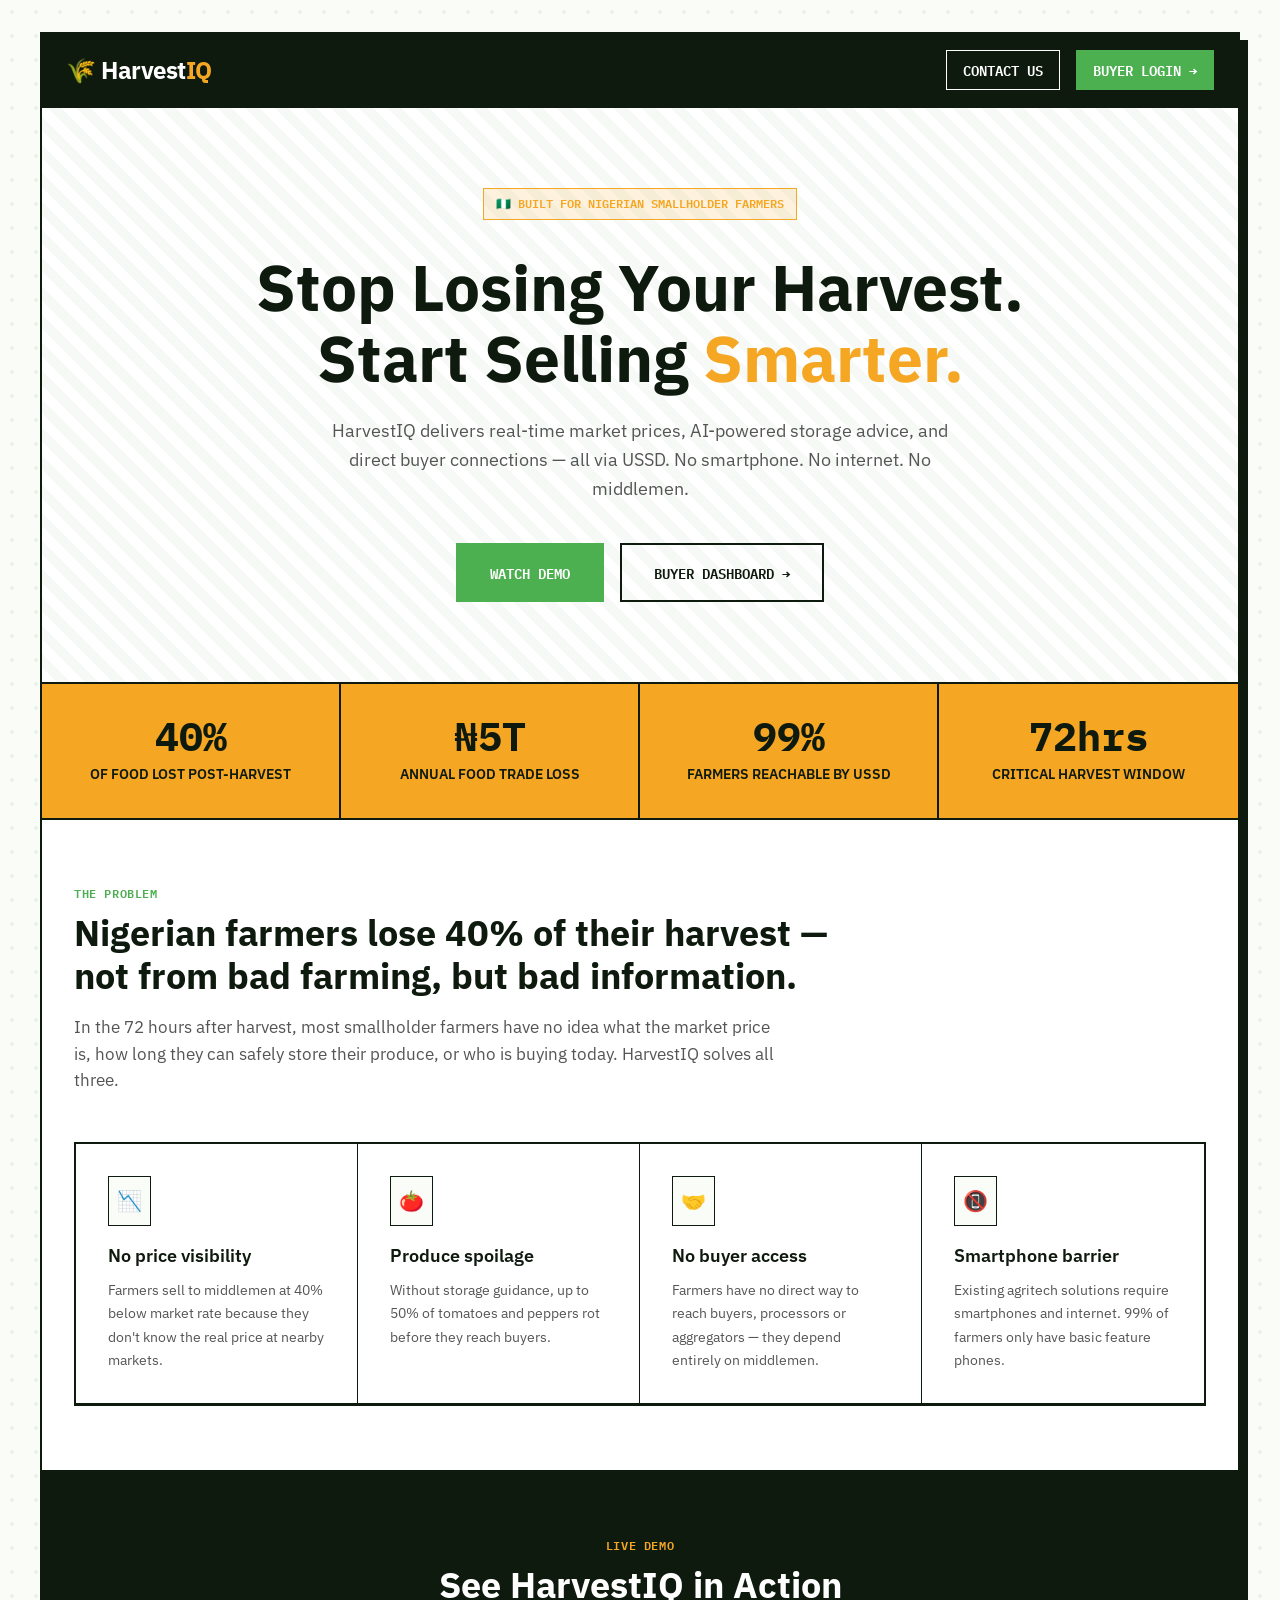
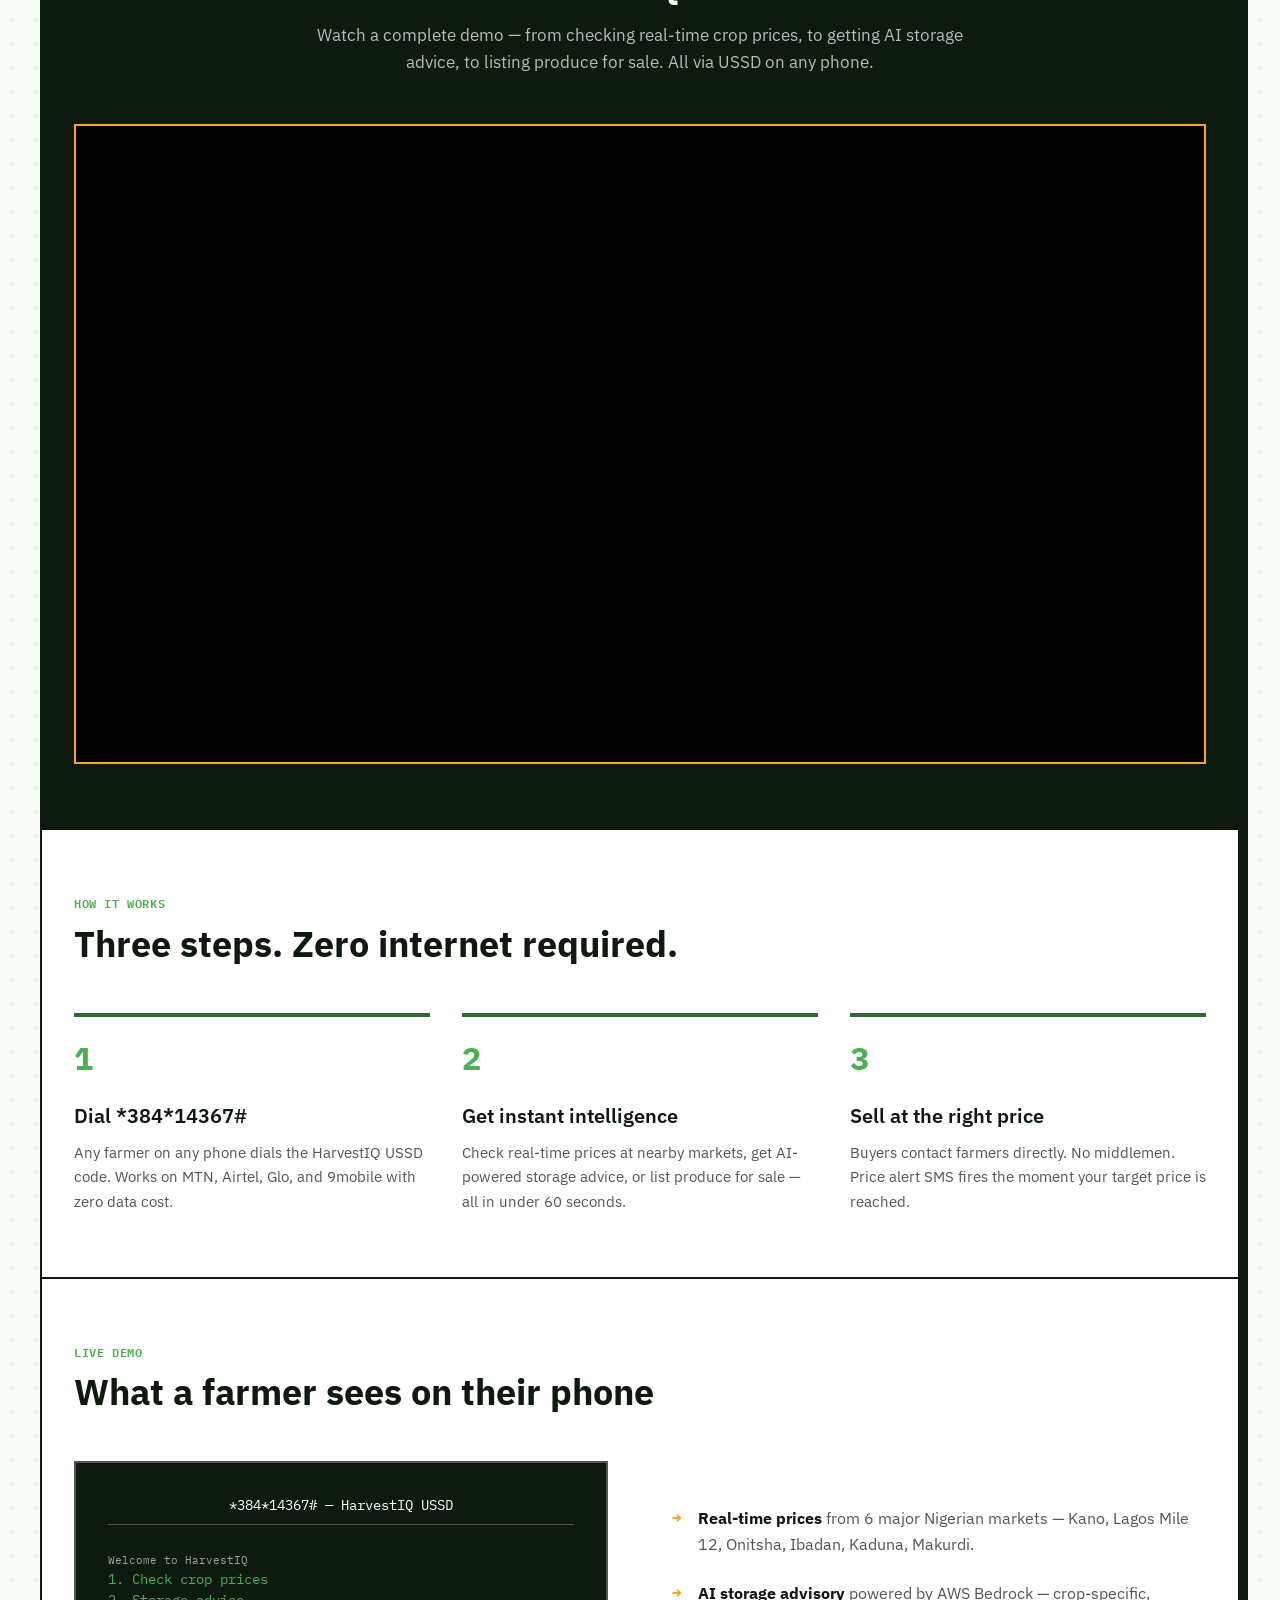
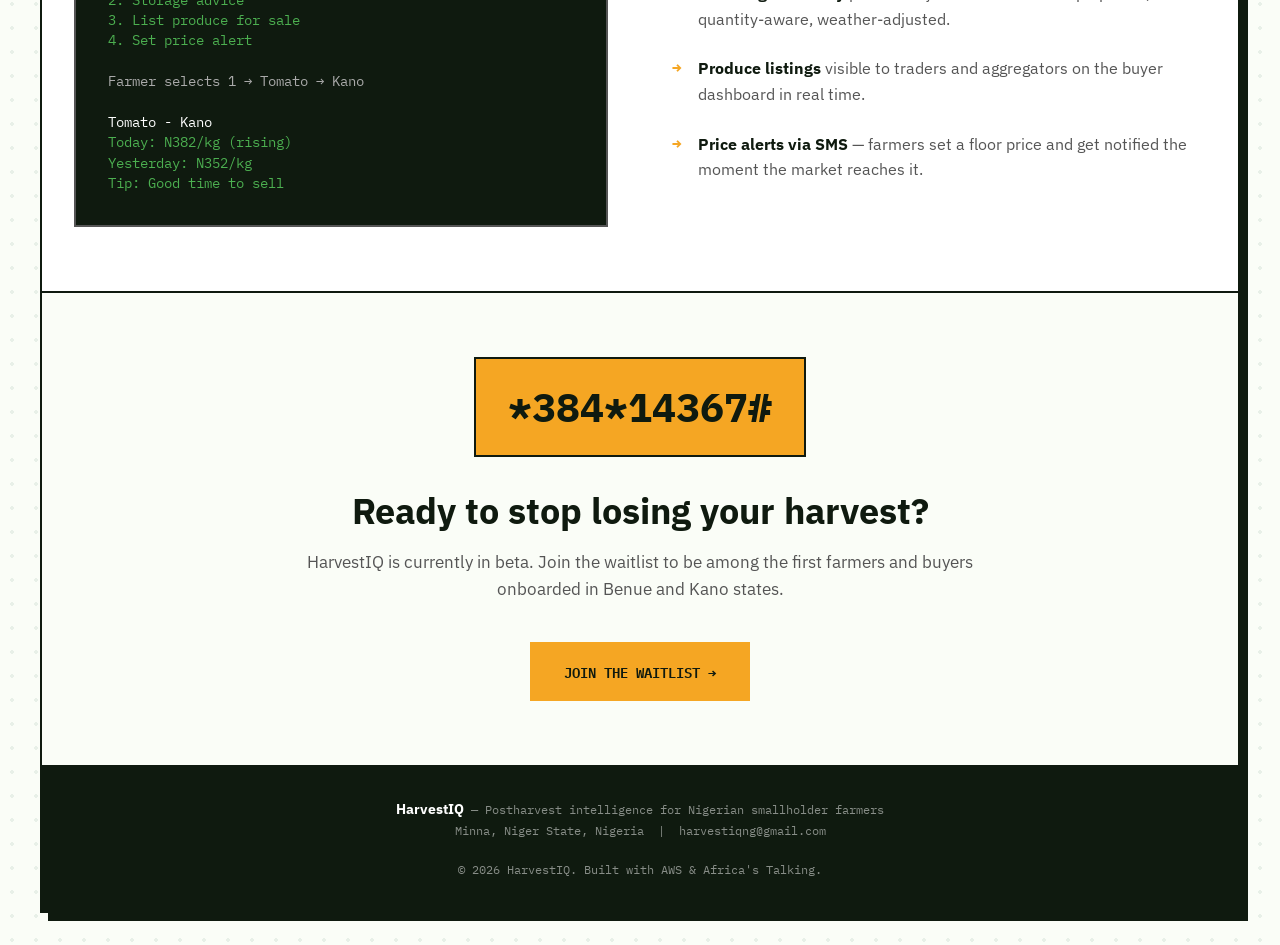
==== commit a11c1858: "Refactor styles and update HTML structure Updated CSS variables and styles for improved theming and " ====
--- a/index.html
+++ b/index.html
@@ -9,40 +9,44 @@
   * { box-sizing: border-box; margin: 0; padding: 0; }
   
   :root {
-    --paper: #F2EFE9;
+    /* Original HarvestIQ Palette */
+    --green: #2D6A2D;
+    --green-light: #4CAF50;
+    --amber: #F5A623;
+    --amber-hover: #e0951f;
+    --dark: #0F1A0F;
+    --text: #1a1a1a;
+    --muted: #555555;
+    --bg: #FAFDF7;
+    
     --surface: #FFFFFF;
-    --ink: #1C1A17;
-    --ink-muted: #5C5A56;
-    --cargo-orange: #E85D04;
-    --cargo-hover: #CC5204;
-    --line: #D1CEC5;
-    --verified: #1F4A2C;
-    
-    --font-sans: 'IBM Plex Sans', sans-serif;
+    --line: #E8F0E8;
+    
+    --font-sans: 'IBM Plex Sans', system-ui, sans-serif;
     --font-mono: 'IBM Plex Mono', monospace;
     
-    --border-thick: 2px solid var(--ink);
-    --border-thin: 1px solid var(--ink);
+    --border-thick: 2px solid var(--dark);
+    --border-thin: 1px solid var(--dark);
   }
 
   body {
     font-family: var(--font-sans);
-    background: var(--paper);
-    color: var(--ink);
-    background-image: radial-gradient(var(--line) 1px, transparent 1px);
+    background: var(--bg);
+    color: var(--text);
+    background-image: radial-gradient(var(--line) 2px, transparent 2px);
     background-size: 24px 24px;
     line-height: 1.6;
   }
 
   a { text-decoration: none; color: inherit; }
   
-  /* GRID WRAPPER (The Ledger) */
+  /* GRID WRAPPER */
   .layout-grid {
     max-width: 1200px;
     margin: 2rem auto;
     background: var(--surface);
     border: var(--border-thick);
-    box-shadow: 8px 8px 0px var(--ink);
+    box-shadow: 8px 8px 0px var(--dark);
   }
 
   /* NAVIGATION */
@@ -52,7 +56,8 @@
     align-items: center;
     padding: 1rem 1.5rem;
     border-bottom: var(--border-thick);
-    background: var(--surface);
+    background: var(--dark);
+    color: var(--surface);
   }
   
   .logo {
@@ -61,7 +66,7 @@
     font-weight: 700;
     letter-spacing: -0.02em;
   }
-  .logo span { color: var(--cargo-orange); }
+  .logo span { color: var(--amber); }
   
   .nav-links { display: flex; gap: 1rem; }
   .btn-nav {
@@ -69,20 +74,21 @@
     font-size: 0.85rem;
     font-weight: 600;
     padding: 0.5rem 1rem;
-    border: var(--border-thin);
+    border: 1px solid var(--surface);
+    color: var(--surface);
     text-transform: uppercase;
     transition: all 0.2s;
   }
-  .btn-nav:hover { background: var(--paper); }
-  .btn-nav.primary { background: var(--cargo-orange); color: var(--surface); border-color: var(--cargo-orange); }
-  .btn-nav.primary:hover { background: var(--cargo-hover); }
+  .btn-nav:hover { background: rgba(255,255,255,0.1); }
+  .btn-nav.primary { background: var(--green-light); color: var(--surface); border-color: var(--green-light); }
+  .btn-nav.primary:hover { background: var(--green); border-color: var(--green); }
 
   /* HERO SECTION */
   .hero {
     padding: 5rem 2rem;
     border-bottom: var(--border-thick);
     text-align: center;
-    background: repeating-linear-gradient(45deg, transparent, transparent 10px, rgba(209,206,197,0.1) 10px, rgba(209,206,197,0.1) 20px);
+    background: repeating-linear-gradient(45deg, transparent, transparent 10px, rgba(232,240,232,0.4) 10px, rgba(232,240,232,0.4) 20px);
   }
   
   .badge {
@@ -90,9 +96,10 @@
     font-family: var(--font-mono);
     font-size: 0.75rem;
     font-weight: 600;
-    background: var(--ink);
-    color: var(--surface);
-    padding: 0.25rem 0.75rem;
+    background: rgba(245,166,35,0.15);
+    border: 1px solid var(--amber);
+    color: var(--amber);
+    padding: 0.35rem 0.75rem;
     text-transform: uppercase;
     margin-bottom: 2rem;
   }
@@ -100,17 +107,18 @@
   .hero h1 {
     font-size: clamp(2.5rem, 5vw, 4rem);
     font-weight: 700;
+    color: var(--dark);
     line-height: 1.1;
     margin-bottom: 1.5rem;
     max-width: 900px;
     margin-left: auto;
     margin-right: auto;
   }
-  .hero h1 span { color: var(--cargo-orange); }
+  .hero h1 span { color: var(--amber); }
   
   .hero p {
     font-size: 1.125rem;
-    color: var(--ink-muted);
+    color: var(--muted);
     max-width: 650px;
     margin: 0 auto 2.5rem;
   }
@@ -126,16 +134,17 @@
     cursor: pointer;
     transition: all 0.2s;
   }
-  .btn-lg.solid { background: var(--ink); color: var(--surface); }
-  .btn-lg.solid:hover { background: var(--cargo-orange); border-color: var(--cargo-orange); }
-  .btn-lg.outline:hover { background: var(--paper); }
+  .btn-lg.solid { background: var(--green-light); color: var(--surface); border-color: var(--green-light); }
+  .btn-lg.solid:hover { background: var(--green); border-color: var(--green); }
+  .btn-lg.outline { color: var(--dark); }
+  .btn-lg.outline:hover { background: var(--bg); }
 
   /* STATS LEDGER */
   .stats {
     display: grid;
     grid-template-columns: repeat(4, 1fr);
     border-bottom: var(--border-thick);
-    background: var(--cargo-orange);
+    background: var(--amber);
   }
   
   .stat-block {
@@ -149,13 +158,13 @@
     font-family: var(--font-mono);
     font-size: 2.5rem;
     font-weight: 700;
-    color: var(--ink);
+    color: var(--dark);
     line-height: 1;
   }
   .stat-lbl {
     font-size: 0.85rem;
     font-weight: 600;
-    color: var(--ink);
+    color: var(--dark);
     margin-top: 0.5rem;
     text-transform: uppercase;
   }
@@ -167,70 +176,73 @@
     font-family: var(--font-mono);
     font-size: 0.75rem;
     font-weight: 600;
-    color: var(--cargo-orange);
+    color: var(--green-light);
     text-transform: uppercase;
     margin-bottom: 0.5rem;
     display: block;
-  }
-  .section-title { font-size: clamp(1.75rem, 3vw, 2.5rem); font-weight: 700; line-height: 1.2; margin-bottom: 1rem; max-width: 800px; }
-  .section-sub { font-size: 1.05rem; color: var(--ink-muted); max-width: 700px; }
+    letter-spacing: 0.05em;
+  }
+  .section-title { font-size: clamp(1.75rem, 3vw, 2.25rem); color: var(--dark); font-weight: 700; line-height: 1.2; margin-bottom: 1rem; max-width: 800px; }
+  .section-sub { font-size: 1.05rem; color: var(--muted); max-width: 700px; }
 
   /* PROBLEM GRID */
   .problem-grid { display: grid; grid-template-columns: repeat(auto-fit, minmax(240px, 1fr)); gap: 0; border: var(--border-thick); }
   .problem-card { padding: 2rem; border-right: var(--border-thin); border-bottom: var(--border-thin); background: var(--surface); }
   .problem-card:last-child { border-right: none; }
-  .icon-tag { font-family: var(--font-mono); font-size: 1.25rem; margin-bottom: 1rem; display: inline-block; background: var(--paper); padding: 0.5rem; border: var(--border-thin); }
-  .problem-title { font-size: 1.1rem; font-weight: 600; margin-bottom: 0.5rem; }
-  .problem-body { font-size: 0.9rem; color: var(--ink-muted); }
+  .icon-tag { font-family: var(--font-mono); font-size: 1.25rem; margin-bottom: 1rem; display: inline-block; background: var(--bg); padding: 0.5rem; border: var(--border-thin); }
+  .problem-title { font-size: 1.1rem; color: var(--dark); font-weight: 600; margin-bottom: 0.5rem; }
+  .problem-body { font-size: 0.9rem; color: var(--muted); }
 
   /* VIDEO TERMINAL */
-  .video-terminal { background: var(--ink); color: var(--surface); }
+  .video-terminal { background: var(--dark); color: var(--surface); }
   .video-terminal .section-title { color: var(--surface); }
-  .video-terminal .section-sub { color: #A3A19C; }
+  .video-terminal .mono-label { color: var(--amber); }
+  .video-terminal .section-sub { color: rgba(255,255,255,0.7); }
   .video-frame {
     position: relative;
     padding-bottom: 56.25%;
     height: 0;
-    border: 2px solid var(--surface);
+    border: 2px solid var(--amber);
     background: #000;
   }
   .video-frame iframe { position: absolute; top: 0; left: 0; width: 100%; height: 100%; }
 
   /* HOW IT WORKS / STEPS */
   .steps-grid { display: grid; grid-template-columns: repeat(3, 1fr); gap: 2rem; }
-  .step-card { padding-top: 1rem; border-top: 4px solid var(--ink); }
-  .step-num { font-family: var(--font-mono); font-size: 2rem; font-weight: 700; color: var(--cargo-orange); margin-bottom: 1rem; }
-  .step-title { font-size: 1.25rem; font-weight: 600; margin-bottom: 0.5rem; }
-  .step-body { font-size: 0.95rem; color: var(--ink-muted); }
+  .step-card { padding-top: 1rem; border-top: 4px solid var(--green); }
+  .step-num { font-family: var(--font-mono); font-size: 2rem; font-weight: 700; color: var(--green-light); margin-bottom: 1rem; }
+  .step-title { font-size: 1.25rem; color: var(--dark); font-weight: 600; margin-bottom: 0.5rem; }
+  .step-body { font-size: 0.95rem; color: var(--muted); }
 
   /* USSD DEMO */
   .demo-wrap { display: grid; grid-template-columns: 1fr 1fr; gap: 4rem; align-items: center; }
   
   .ussd-device {
-    background: var(--ink);
-    border: 2px solid var(--ink-muted);
+    background: var(--dark);
+    border: 2px solid var(--muted);
     padding: 2rem;
-    color: #4CAF50; /* Retro terminal green */
+    color: var(--green-light);
     font-family: var(--font-mono);
     font-size: 0.85rem;
     line-height: 1.5;
   }
-  .ussd-header { text-align: center; color: var(--surface); margin-bottom: 1.5rem; border-bottom: 1px solid var(--ink-muted); padding-bottom: 0.5rem; }
+  .ussd-header { text-align: center; color: var(--surface); margin-bottom: 1.5rem; border-bottom: 1px solid var(--muted); padding-bottom: 0.5rem; }
   
   .demo-list { display: flex; flex-direction: column; gap: 1.5rem; }
   .demo-item { display: flex; gap: 1rem; align-items: flex-start; }
-  .demo-indicator { font-family: var(--font-mono); color: var(--cargo-orange); font-weight: 700; }
-  .demo-text { font-size: 1rem; color: var(--ink-muted); }
-  .demo-text strong { color: var(--ink); }
+  .demo-indicator { font-family: var(--font-mono); color: var(--amber); font-weight: 700; }
+  .demo-text { font-size: 1rem; color: var(--muted); }
+  .demo-text strong { color: var(--dark); }
 
   /* CTA SECTION */
-  .cta-section { text-align: center; background: var(--paper); }
+  .cta-section { text-align: center; background: var(--bg); }
   .ussd-display {
     display: inline-block;
     font-family: var(--font-mono);
     font-size: 2.5rem;
     font-weight: 700;
-    background: var(--surface);
+    background: var(--amber);
+    color: var(--dark);
     border: var(--border-thick);
     padding: 1rem 2rem;
     margin-bottom: 2rem;
@@ -240,8 +252,8 @@
   footer {
     padding: 2rem;
     text-align: center;
-    background: var(--ink);
-    color: #A3A19C;
+    background: var(--dark);
+    color: rgba(255,255,255,0.5);
     font-family: var(--font-mono);
     font-size: 0.75rem;
   }
@@ -267,10 +279,10 @@
 <div class="layout-grid">
   
   <nav>
-    <div class="logo">Harvest<span>IQ</span></div>
+    <div class="logo">🌾 Harvest<span>IQ</span></div>
     <div class="nav-links">
-      <a href="mailto:harvestiqng@gmail.com" class="btn-nav">Contact</a>
-      <a href="buyer-dashboard.html" class="btn-nav primary">Buyer Terminal →</a>
+      <a href="mailto:harvestiqng@gmail.com" class="btn-nav">Contact Us</a>
+      <a href="buyer-dashboard.html" class="btn-nav primary">Buyer Login →</a>
     </div>
   </nav>
 
@@ -280,7 +292,7 @@
     <p>HarvestIQ delivers real-time market prices, AI-powered storage advice, and direct buyer connections — all via USSD. No smartphone. No internet. No middlemen.</p>
     <div class="hero-actions">
       <a href="#video" class="btn-lg solid">Watch Demo</a>
-      <a href="buyer-dashboard.html" class="btn-lg outline">Access Buyer Dashboard →</a>
+      <a href="buyer-dashboard.html" class="btn-lg outline">Buyer Dashboard →</a>
     </div>
   </header>
 
@@ -288,12 +300,12 @@
     <div class="stat-block"><div class="stat-num">40%</div><div class="stat-lbl">of food lost post-harvest</div></div>
     <div class="stat-block"><div class="stat-num">₦5T</div><div class="stat-lbl">annual food trade loss</div></div>
     <div class="stat-block"><div class="stat-num">99%</div><div class="stat-lbl">farmers reachable by USSD</div></div>
-    <div class="stat-block"><div class="stat-num">72h</div><div class="stat-lbl">critical harvest window</div></div>
+    <div class="stat-block"><div class="stat-num">72hrs</div><div class="stat-lbl">critical harvest window</div></div>
   </div>
 
   <section class="section">
     <div class="section-header">
-      <span class="mono-label">INCIDENT REPORT // The Problem</span>
+      <span class="mono-label">The Problem</span>
       <h2 class="section-title">Nigerian farmers lose 40% of their harvest — not from bad farming, but bad information.</h2>
       <p class="section-sub">In the 72 hours after harvest, most smallholder farmers have no idea what the market price is, how long they can safely store their produce, or who is buying today. HarvestIQ solves all three.</p>
     </div>
@@ -324,7 +336,7 @@
 
   <section class="section video-terminal" id="video">
     <div class="section-header" style="text-align: center;">
-      <span class="mono-label" style="color: var(--cargo-orange);">SYSTEM PREVIEW // Live Demo</span>
+      <span class="mono-label">Live Demo</span>
       <h2 class="section-title" style="margin: 0 auto 1rem;">See HarvestIQ in Action</h2>
       <p class="section-sub" style="margin: 0 auto;">Watch a complete demo — from checking real-time crop prices, to getting AI storage advice, to listing produce for sale. All via USSD on any phone.</p>
     </div>
@@ -335,23 +347,23 @@
 
   <section class="section">
     <div class="section-header">
-      <span class="mono-label">EXECUTION PROTOCOL // How It Works</span>
+      <span class="mono-label">How It Works</span>
       <h2 class="section-title">Three steps. Zero internet required.</h2>
     </div>
     
     <div class="steps-grid">
       <div class="step-card">
-        <div class="step-num">01</div>
+        <div class="step-num">1</div>
         <h3 class="step-title">Dial *384*14367#</h3>
         <p class="step-body">Any farmer on any phone dials the HarvestIQ USSD code. Works on MTN, Airtel, Glo, and 9mobile with zero data cost.</p>
       </div>
       <div class="step-card">
-        <div class="step-num">02</div>
+        <div class="step-num">2</div>
         <h3 class="step-title">Get instant intelligence</h3>
         <p class="step-body">Check real-time prices at nearby markets, get AI-powered storage advice, or list produce for sale — all in under 60 seconds.</p>
       </div>
       <div class="step-card">
-        <div class="step-num">03</div>
+        <div class="step-num">3</div>
         <h3 class="step-title">Sell at the right price</h3>
         <p class="step-body">Buyers contact farmers directly. No middlemen. Price alert SMS fires the moment your target price is reached.</p>
       </div>
@@ -360,21 +372,21 @@
 
   <section class="section">
     <div class="section-header">
-      <span class="mono-label">INTERFACE EXPOSURE // User View</span>
+      <span class="mono-label">Live Demo</span>
       <h2 class="section-title">What a farmer sees on their phone</h2>
     </div>
     
     <div class="demo-wrap">
       <div class="ussd-device">
-        <div class="ussd-header">*384*14367# — HarvestIQ Network</div>
+        <div class="ussd-header">*384*14367# — HarvestIQ USSD</div>
         <div>
-          Welcome to HarvestIQ<br>
+          <span style="color:rgba(255,255,255,0.6);font-size:11px;">Welcome to HarvestIQ</span><br>
           1. Check crop prices<br>
           2. Storage advice<br>
           3. List produce for sale<br>
           4. Set price alert<br><br>
-          <span style="color:var(--ink-muted)">SYS_LOG: Farmer inputs [1] -> [Tomato] -> [Kano]</span><br><br>
-          <span style="color:var(--surface)">[ Tomato - Kano Market ]</span><br>
+          <span style="color:#aaa">Farmer selects 1 → Tomato → Kano</span><br><br>
+          <span style="color:var(--surface)">Tomato - Kano</span><br>
           Today: N382/kg (rising)<br>
           Yesterday: N352/kg<br>
           Tip: Good time to sell<br>
@@ -383,19 +395,19 @@
       
       <div class="demo-list">
         <div class="demo-item">
-          <div class="demo-indicator">[+]</div>
+          <div class="demo-indicator">→</div>
           <div class="demo-text"><strong>Real-time prices</strong> from 6 major Nigerian markets — Kano, Lagos Mile 12, Onitsha, Ibadan, Kaduna, Makurdi.</div>
         </div>
         <div class="demo-item">
-          <div class="demo-indicator">[+]</div>
+          <div class="demo-indicator">→</div>
           <div class="demo-text"><strong>AI storage advisory</strong> powered by AWS Bedrock — crop-specific, quantity-aware, weather-adjusted.</div>
         </div>
         <div class="demo-item">
-          <div class="demo-indicator">[+]</div>
+          <div class="demo-indicator">→</div>
           <div class="demo-text"><strong>Produce listings</strong> visible to traders and aggregators on the buyer dashboard in real time.</div>
         </div>
         <div class="demo-item">
-          <div class="demo-indicator">[+]</div>
+          <div class="demo-indicator">→</div>
           <div class="demo-text"><strong>Price alerts via SMS</strong> — farmers set a floor price and get notified the moment the market reaches it.</div>
         </div>
       </div>
@@ -406,7 +418,7 @@
     <div class="ussd-display">*384*14367#</div>
     <h2 class="section-title" style="margin-left:auto; margin-right:auto; text-align:center;">Ready to stop losing your harvest?</h2>
     <p class="section-sub" style="margin-left:auto; margin-right:auto; text-align:center; margin-bottom: 2.5rem;">HarvestIQ is currently in beta. Join the waitlist to be among the first farmers and buyers onboarded in Benue and Kano states.</p>
-    <a href="mailto:harvestiqng@gmail.com" class="btn-lg solid" style="display:inline-block;">Join the Waitlist →</a>
+    <a href="mailto:harvestiqng@gmail.com" class="btn-lg solid" style="display:inline-block;background:var(--amber);color:var(--dark);border-color:var(--amber);">Join the Waitlist →</a>
   </section>
 
   <footer>
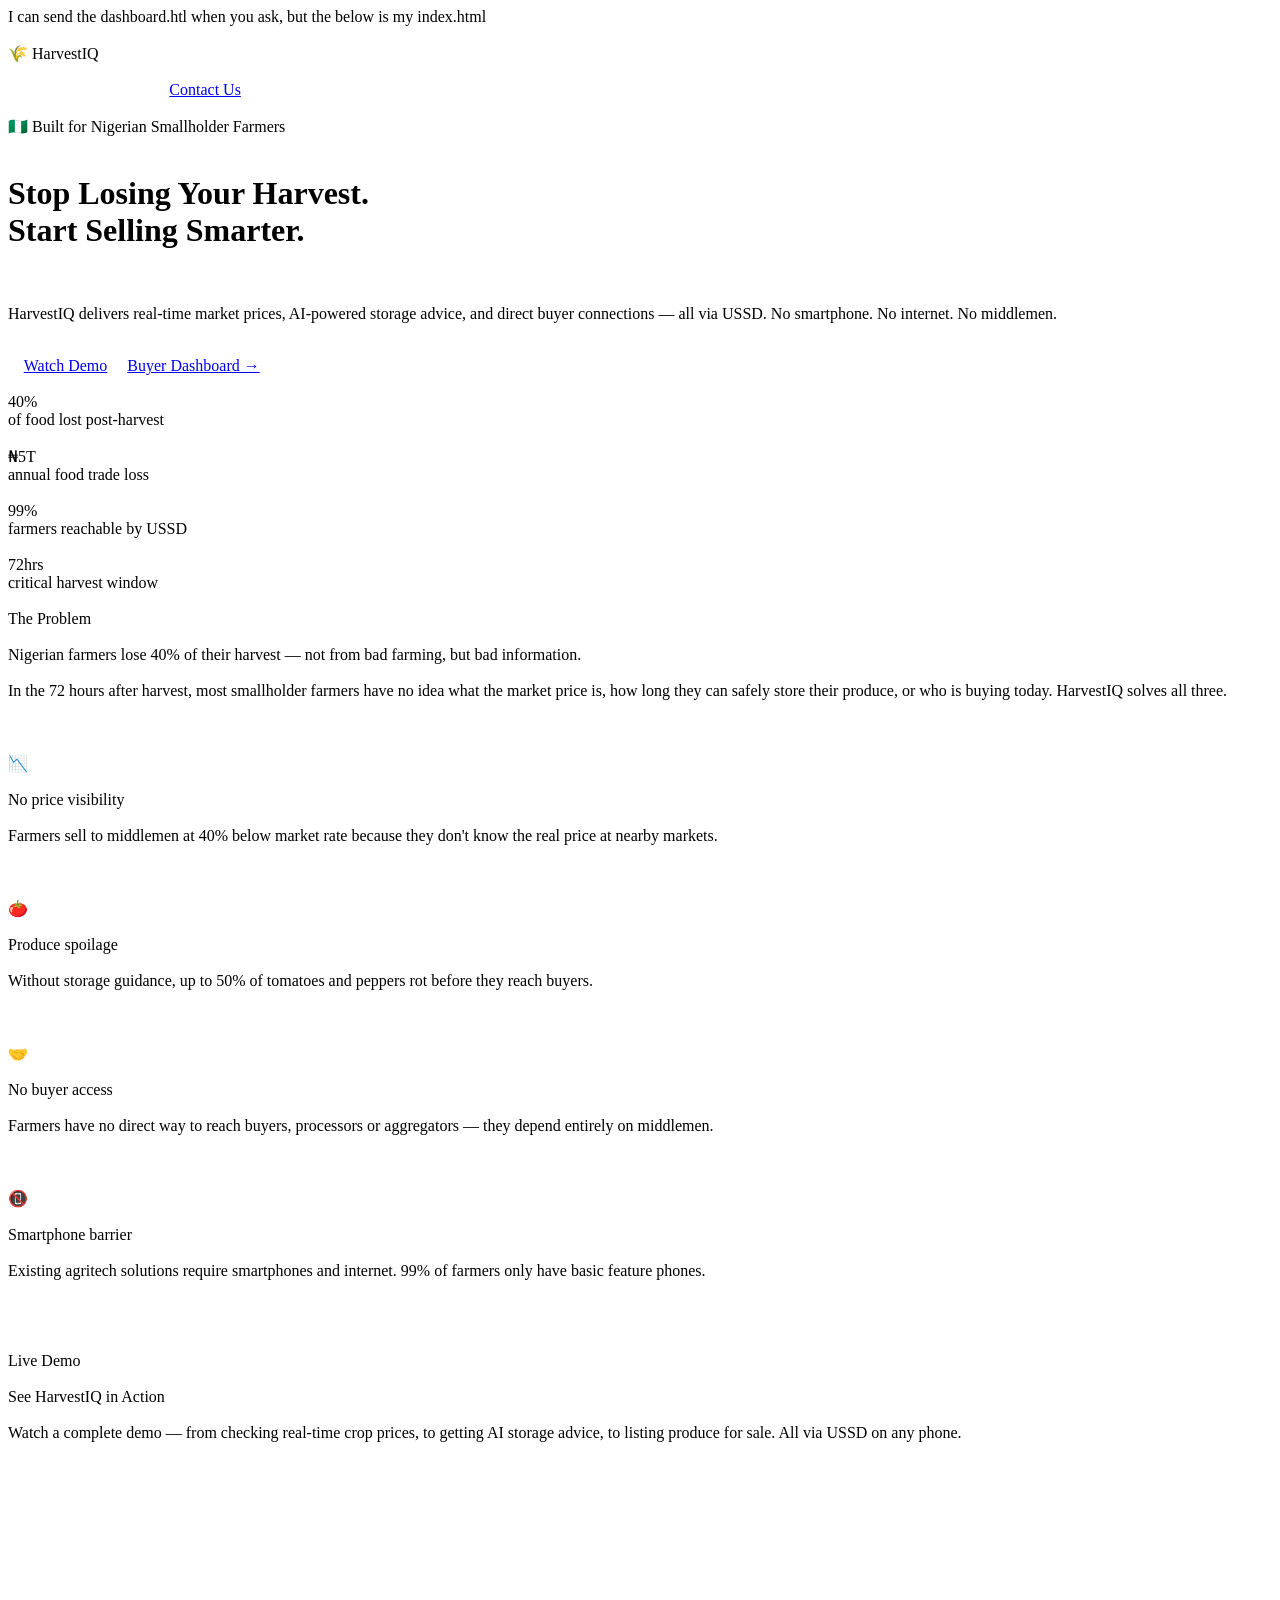
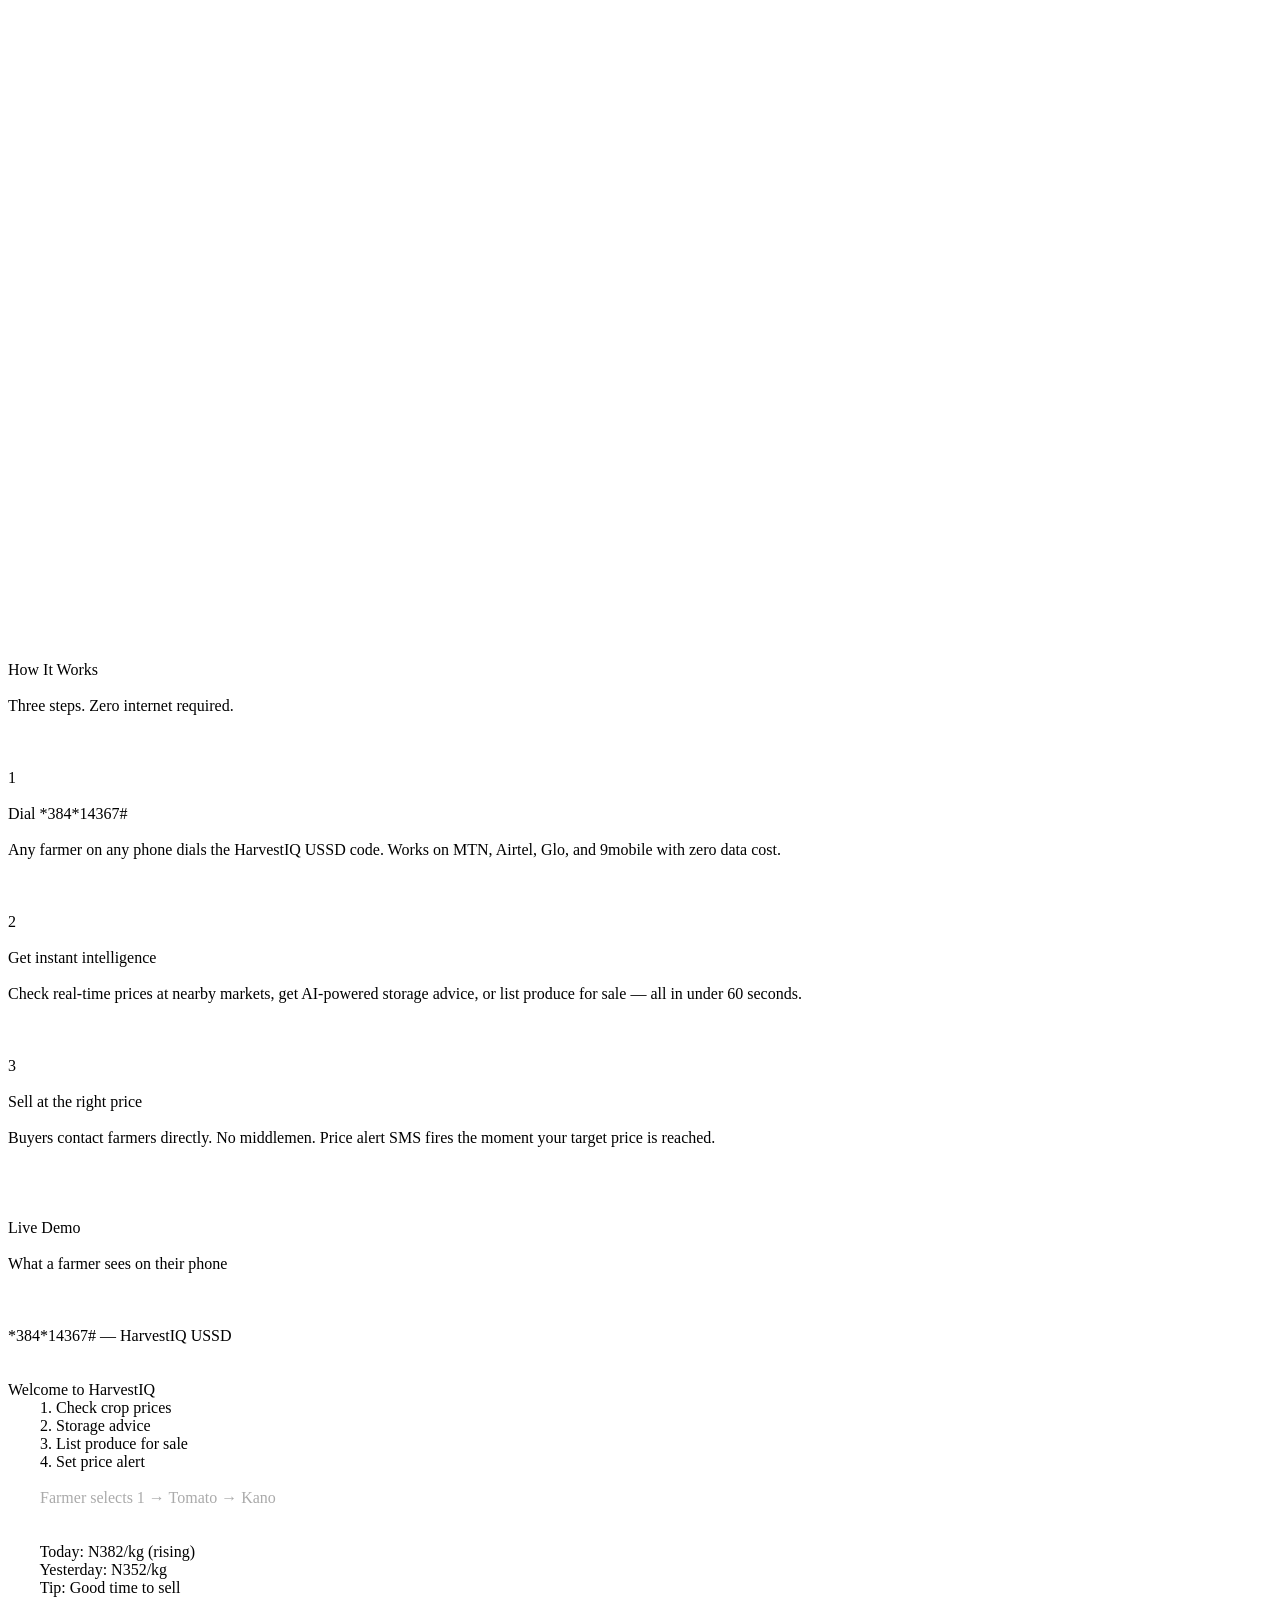
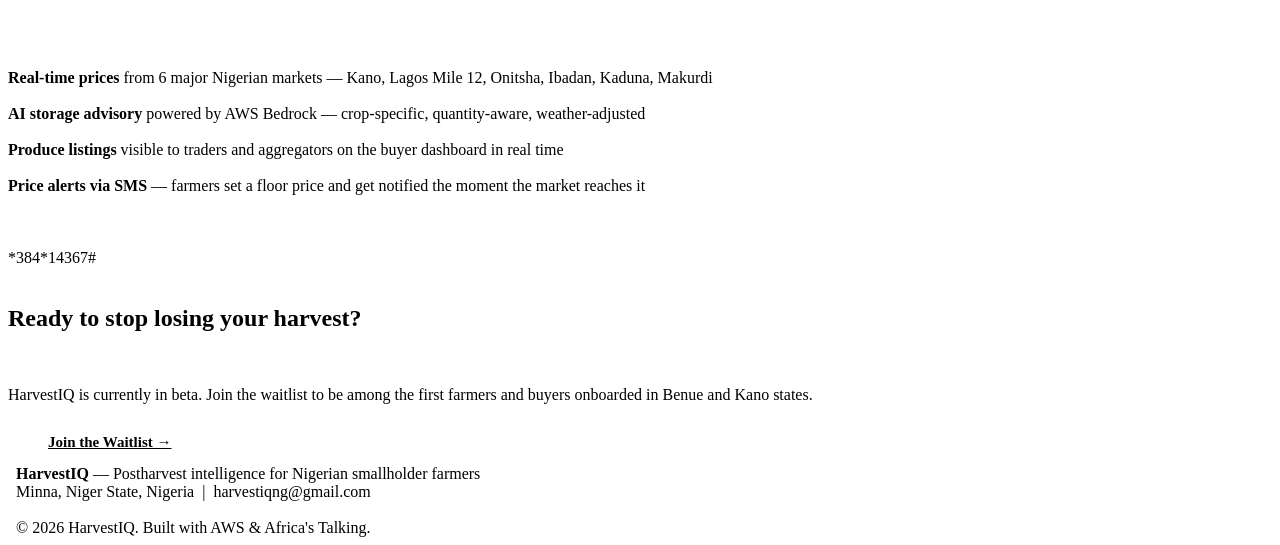
==== commit bc0f8504: "Update index.html" ====
--- a/index.html
+++ b/index.html
@@ -1,433 +1,216 @@
+I can send the dashboard.htl when you ask, but the below is my index.html
+
 <!DOCTYPE html>
 <html lang="en">
 <head>
 <meta charset="UTF-8">
 <meta name="viewport" content="width=device-width, initial-scale=1.0">
 <title>HarvestIQ — Postharvest Intelligence for Nigerian Farmers</title>
-<link href="https://fonts.googleapis.com/css2?family=IBM+Plex+Mono:wght@400;500;600;700&family=IBM+Plex+Sans:wght@400;500;600;700&display=swap" rel="stylesheet">
 <style>
-  * { box-sizing: border-box; margin: 0; padding: 0; }
-  
-  :root {
-    /* Original HarvestIQ Palette */
-    --green: #2D6A2D;
-    --green-light: #4CAF50;
-    --amber: #F5A623;
-    --amber-hover: #e0951f;
-    --dark: #0F1A0F;
-    --text: #1a1a1a;
-    --muted: #555555;
-    --bg: #FAFDF7;
-    
-    --surface: #FFFFFF;
-    --line: #E8F0E8;
-    
-    --font-sans: 'IBM Plex Sans', system-ui, sans-serif;
-    --font-mono: 'IBM Plex Mono', monospace;
-    
-    --border-thick: 2px solid var(--dark);
-    --border-thin: 1px solid var(--dark);
-  }
-
-  body {
-    font-family: var(--font-sans);
-    background: var(--bg);
-    color: var(--text);
-    background-image: radial-gradient(var(--line) 2px, transparent 2px);
-    background-size: 24px 24px;
-    line-height: 1.6;
-  }
-
-  a { text-decoration: none; color: inherit; }
-  
-  /* GRID WRAPPER */
-  .layout-grid {
-    max-width: 1200px;
-    margin: 2rem auto;
-    background: var(--surface);
-    border: var(--border-thick);
-    box-shadow: 8px 8px 0px var(--dark);
-  }
-
-  /* NAVIGATION */
-  nav {
-    display: flex;
-    justify-content: space-between;
-    align-items: center;
-    padding: 1rem 1.5rem;
-    border-bottom: var(--border-thick);
-    background: var(--dark);
-    color: var(--surface);
-  }
-  
-  .logo {
-    font-family: var(--font-sans);
-    font-size: 1.5rem;
-    font-weight: 700;
-    letter-spacing: -0.02em;
-  }
-  .logo span { color: var(--amber); }
-  
-  .nav-links { display: flex; gap: 1rem; }
-  .btn-nav {
-    font-family: var(--font-mono);
-    font-size: 0.85rem;
-    font-weight: 600;
-    padding: 0.5rem 1rem;
-    border: 1px solid var(--surface);
-    color: var(--surface);
-    text-transform: uppercase;
-    transition: all 0.2s;
-  }
-  .btn-nav:hover { background: rgba(255,255,255,0.1); }
-  .btn-nav.primary { background: var(--green-light); color: var(--surface); border-color: var(--green-light); }
-  .btn-nav.primary:hover { background: var(--green); border-color: var(--green); }
-
-  /* HERO SECTION */
-  .hero {
-    padding: 5rem 2rem;
-    border-bottom: var(--border-thick);
-    text-align: center;
-    background: repeating-linear-gradient(45deg, transparent, transparent 10px, rgba(232,240,232,0.4) 10px, rgba(232,240,232,0.4) 20px);
-  }
-  
-  .badge {
-    display: inline-block;
-    font-family: var(--font-mono);
-    font-size: 0.75rem;
-    font-weight: 600;
-    background: rgba(245,166,35,0.15);
-    border: 1px solid var(--amber);
-    color: var(--amber);
-    padding: 0.35rem 0.75rem;
-    text-transform: uppercase;
-    margin-bottom: 2rem;
-  }
-  
-  .hero h1 {
-    font-size: clamp(2.5rem, 5vw, 4rem);
-    font-weight: 700;
-    color: var(--dark);
-    line-height: 1.1;
-    margin-bottom: 1.5rem;
-    max-width: 900px;
-    margin-left: auto;
-    margin-right: auto;
-  }
-  .hero h1 span { color: var(--amber); }
-  
-  .hero p {
-    font-size: 1.125rem;
-    color: var(--muted);
-    max-width: 650px;
-    margin: 0 auto 2.5rem;
-  }
-  
-  .hero-actions { display: flex; gap: 1rem; justify-content: center; flex-wrap: wrap; }
-  .btn-lg {
-    font-family: var(--font-mono);
-    font-size: 0.9rem;
-    font-weight: 600;
-    padding: 1rem 2rem;
-    border: var(--border-thick);
-    text-transform: uppercase;
-    cursor: pointer;
-    transition: all 0.2s;
-  }
-  .btn-lg.solid { background: var(--green-light); color: var(--surface); border-color: var(--green-light); }
-  .btn-lg.solid:hover { background: var(--green); border-color: var(--green); }
-  .btn-lg.outline { color: var(--dark); }
-  .btn-lg.outline:hover { background: var(--bg); }
-
-  /* STATS LEDGER */
-  .stats {
-    display: grid;
-    grid-template-columns: repeat(4, 1fr);
-    border-bottom: var(--border-thick);
-    background: var(--amber);
-  }
-  
-  .stat-block {
-    padding: 2rem 1.5rem;
-    border-right: var(--border-thick);
-    text-align: center;
-  }
-  .stat-block:last-child { border-right: none; }
-  
-  .stat-num {
-    font-family: var(--font-mono);
-    font-size: 2.5rem;
-    font-weight: 700;
-    color: var(--dark);
-    line-height: 1;
-  }
-  .stat-lbl {
-    font-size: 0.85rem;
-    font-weight: 600;
-    color: var(--dark);
-    margin-top: 0.5rem;
-    text-transform: uppercase;
-  }
-
-  /* GENERIC SECTION STYLING */
-  .section { padding: 4rem 2rem; border-bottom: var(--border-thick); }
-  .section-header { margin-bottom: 3rem; }
-  .mono-label {
-    font-family: var(--font-mono);
-    font-size: 0.75rem;
-    font-weight: 600;
-    color: var(--green-light);
-    text-transform: uppercase;
-    margin-bottom: 0.5rem;
-    display: block;
-    letter-spacing: 0.05em;
-  }
-  .section-title { font-size: clamp(1.75rem, 3vw, 2.25rem); color: var(--dark); font-weight: 700; line-height: 1.2; margin-bottom: 1rem; max-width: 800px; }
-  .section-sub { font-size: 1.05rem; color: var(--muted); max-width: 700px; }
-
-  /* PROBLEM GRID */
-  .problem-grid { display: grid; grid-template-columns: repeat(auto-fit, minmax(240px, 1fr)); gap: 0; border: var(--border-thick); }
-  .problem-card { padding: 2rem; border-right: var(--border-thin); border-bottom: var(--border-thin); background: var(--surface); }
-  .problem-card:last-child { border-right: none; }
-  .icon-tag { font-family: var(--font-mono); font-size: 1.25rem; margin-bottom: 1rem; display: inline-block; background: var(--bg); padding: 0.5rem; border: var(--border-thin); }
-  .problem-title { font-size: 1.1rem; color: var(--dark); font-weight: 600; margin-bottom: 0.5rem; }
-  .problem-body { font-size: 0.9rem; color: var(--muted); }
-
-  /* VIDEO TERMINAL */
-  .video-terminal { background: var(--dark); color: var(--surface); }
-  .video-terminal .section-title { color: var(--surface); }
-  .video-terminal .mono-label { color: var(--amber); }
-  .video-terminal .section-sub { color: rgba(255,255,255,0.7); }
-  .video-frame {
-    position: relative;
-    padding-bottom: 56.25%;
-    height: 0;
-    border: 2px solid var(--amber);
-    background: #000;
-  }
-  .video-frame iframe { position: absolute; top: 0; left: 0; width: 100%; height: 100%; }
-
-  /* HOW IT WORKS / STEPS */
-  .steps-grid { display: grid; grid-template-columns: repeat(3, 1fr); gap: 2rem; }
-  .step-card { padding-top: 1rem; border-top: 4px solid var(--green); }
-  .step-num { font-family: var(--font-mono); font-size: 2rem; font-weight: 700; color: var(--green-light); margin-bottom: 1rem; }
-  .step-title { font-size: 1.25rem; color: var(--dark); font-weight: 600; margin-bottom: 0.5rem; }
-  .step-body { font-size: 0.95rem; color: var(--muted); }
-
-  /* USSD DEMO */
-  .demo-wrap { display: grid; grid-template-columns: 1fr 1fr; gap: 4rem; align-items: center; }
-  
-  .ussd-device {
-    background: var(--dark);
-    border: 2px solid var(--muted);
-    padding: 2rem;
-    color: var(--green-light);
-    font-family: var(--font-mono);
-    font-size: 0.85rem;
-    line-height: 1.5;
-  }
-  .ussd-header { text-align: center; color: var(--surface); margin-bottom: 1.5rem; border-bottom: 1px solid var(--muted); padding-bottom: 0.5rem; }
-  
-  .demo-list { display: flex; flex-direction: column; gap: 1.5rem; }
-  .demo-item { display: flex; gap: 1rem; align-items: flex-start; }
-  .demo-indicator { font-family: var(--font-mono); color: var(--amber); font-weight: 700; }
-  .demo-text { font-size: 1rem; color: var(--muted); }
-  .demo-text strong { color: var(--dark); }
-
-  /* CTA SECTION */
-  .cta-section { text-align: center; background: var(--bg); }
-  .ussd-display {
-    display: inline-block;
-    font-family: var(--font-mono);
-    font-size: 2.5rem;
-    font-weight: 700;
-    background: var(--amber);
-    color: var(--dark);
-    border: var(--border-thick);
-    padding: 1rem 2rem;
-    margin-bottom: 2rem;
-  }
-
-  /* FOOTER */
-  footer {
-    padding: 2rem;
-    text-align: center;
-    background: var(--dark);
-    color: rgba(255,255,255,0.5);
-    font-family: var(--font-mono);
-    font-size: 0.75rem;
-  }
-  footer strong { color: var(--surface); font-family: var(--font-sans); font-size: 0.85rem; }
-
-  @media(max-width: 900px) {
-    .stats { grid-template-columns: repeat(2, 1fr); }
-    .stat-block:nth-child(2) { border-right: none; }
-    .stat-block { border-bottom: var(--border-thick); }
-    .steps-grid { grid-template-columns: 1fr; gap: 3rem; }
-    .demo-wrap { grid-template-columns: 1fr; gap: 2rem; }
-    .layout-grid { margin: 0; border: none; box-shadow: none; border-left: var(--border-thick); border-right: var(--border-thick); }
-  }
-  @media(max-width: 600px) {
-    .stats { grid-template-columns: 1fr; }
-    .stat-block { border-right: none !important; }
-    .problem-card { border-right: none; }
-  }
+  *{box-sizing:border-box;margin:0;padding:0}
+  :root{
+    --green:#2D6A2D;--green-light:#4CAF50;--amber:#F5A623;
+    --dark:#0F1A0F;--text:#1a1a1a;--muted:#555;--bg:#FAFDF7;
+  }
+  body{font-family:'Segoe UI',system-ui,sans-serif;background:var(--bg);color:var(--text)}
+  a{text-decoration:none;color:inherit}
+  nav{background:var(--dark);padding:1rem 2rem;display:flex;align-items:center;justify-content:space-between;position:sticky;top:0;z-index:100}
+  .logo{font-size:1.4rem;font-weight:700;color:#fff;display:flex;align-items:center;gap:8px}
+  .logo span{color:var(--amber)}
+  .nav-cta{background:var(--amber);color:var(--dark);padding:8px 20px;border-radius:6px;font-weight:600;font-size:14px}
+  .hero{background:linear-gradient(135deg,var(--dark) 0%,#1a3a1a 100%);color:#fff;padding:5rem 2rem;text-align:center}
+  .hero-badge{display:inline-block;background:rgba(245,166,35,0.15);border:1px solid var(--amber);color:var(--amber);padding:6px 16px;border-radius:20px;font-size:13px;font-weight:500;margin-bottom:1.5rem}
+  .hero h1{font-size:clamp(2rem,5vw,3.5rem);font-weight:700;line-height:1.15;margin-bottom:1.25rem;max-width:800px;margin-left:auto;margin-right:auto}
+  .hero h1 span{color:var(--amber)}
+  .hero p{font-size:1.15rem;color:rgba(255,255,255,0.75);max-width:580px;margin:0 auto 2rem;line-height:1.7}
+  .hero-btns{display:flex;gap:12px;justify-content:center;flex-wrap:wrap}
+  .btn-primary{background:var(--green-light);color:#fff;padding:14px 28px;border-radius:8px;font-weight:600;font-size:15px}
+  .btn-secondary{background:transparent;color:#fff;border:1px solid rgba(255,255,255,0.3);padding:14px 28px;border-radius:8px;font-weight:600;font-size:15px}
+  .stats{display:grid;grid-template-columns:repeat(auto-fit,minmax(180px,1fr));gap:0;background:var(--amber)}
+  .stat{padding:1.5rem 2rem;text-align:center;border-right:1px solid rgba(0,0,0,0.1)}
+  .stat:last-child{border-right:none}
+  .stat-num{font-size:2rem;font-weight:700;color:var(--dark)}
+  .stat-lbl{font-size:13px;color:rgba(0,0,0,0.65);margin-top:4px}
+  section{padding:4rem 2rem;max-width:1100px;margin:0 auto}
+  .section-label{font-size:12px;font-weight:600;letter-spacing:.1em;text-transform:uppercase;color:var(--green-light);margin-bottom:.75rem}
+  .section-title{font-size:clamp(1.5rem,3vw,2.25rem);font-weight:700;color:var(--dark);margin-bottom:1rem;line-height:1.25}
+  .section-sub{font-size:1rem;color:var(--muted);line-height:1.7;max-width:600px}
+  .problem-grid{display:grid;grid-template-columns:repeat(auto-fit,minmax(220px,1fr));gap:16px;margin-top:2.5rem}
+  .problem-card{background:#fff;border:1px solid #e8f0e8;border-radius:12px;padding:1.5rem;border-left:4px solid var(--green-light)}
+  .problem-icon{font-size:1.75rem;margin-bottom:.75rem}
+  .problem-title{font-size:15px;font-weight:600;color:var(--dark);margin-bottom:.5rem}
+  .problem-body{font-size:13px;color:var(--muted);line-height:1.6}
+
+  /* VIDEO SECTION */
+  .video-section{background:var(--dark);padding:4rem 2rem}
+  .video-inner{max-width:900px;margin:0 auto;text-align:center}
+  .video-label{font-size:12px;font-weight:600;letter-spacing:.1em;text-transform:uppercase;color:var(--amber);margin-bottom:.75rem}
+  .video-title{font-size:clamp(1.5rem,3vw,2.25rem);font-weight:700;color:#fff;margin-bottom:1rem}
+  .video-sub{font-size:1rem;color:rgba(255,255,255,0.65);margin-bottom:2rem;line-height:1.7}
+  .video-wrap{position:relative;padding-bottom:56.25%;height:0;border-radius:16px;overflow:hidden;box-shadow:0 20px 60px rgba(0,0,0,0.5);border:2px solid rgba(245,166,35,0.3)}
+  .video-wrap iframe{position:absolute;top:0;left:0;width:100%;height:100%}
+
+  .how-bg{background:#fff;padding:4rem 2rem}
+  .how-inner{max-width:1100px;margin:0 auto}
+  .steps{display:grid;grid-template-columns:repeat(auto-fit,minmax(200px,1fr));gap:24px;margin-top:2.5rem}
+  .step{text-align:center;padding:1.5rem}
+  .step-num{width:48px;height:48px;border-radius:50%;background:var(--green);color:#fff;font-size:1.2rem;font-weight:700;display:flex;align-items:center;justify-content:center;margin:0 auto 1rem}
+  .step-title{font-size:15px;font-weight:600;color:var(--dark);margin-bottom:.5rem}
+  .step-body{font-size:13px;color:var(--muted);line-height:1.6}
+  .demo-wrap{display:grid;grid-template-columns:1fr 1fr;gap:3rem;align-items:center;margin-top:2.5rem}
+  .phone{background:var(--dark);border-radius:24px;padding:2rem 1.5rem;color:#fff;font-family:'Courier New',monospace;font-size:13px;line-height:1.8;max-width:300px}
+  .phone-header{font-size:11px;color:rgba(255,255,255,0.4);margin-bottom:1rem;text-align:center}
+  .phone-screen{background:#111;border-radius:12px;padding:1.25rem;color:#4CAF50}
+  .phone-title{color:rgba(255,255,255,0.6);font-size:11px;margin-bottom:.5rem}
+  .demo-points{display:flex;flex-direction:column;gap:16px}
+  .demo-point{display:flex;gap:12px;align-items:flex-start}
+  .demo-dot{width:10px;height:10px;border-radius:50%;background:var(--green-light);flex-shrink:0;margin-top:5px}
+  .demo-text{font-size:14px;color:var(--muted);line-height:1.6}
+  .demo-text strong{color:var(--dark)}
+  .cta-section{background:linear-gradient(135deg,var(--green) 0%,#1a4a1a 100%);color:#fff;padding:5rem 2rem;text-align:center}
+  .cta-section h2{font-size:clamp(1.5rem,3vw,2.5rem);font-weight:700;margin-bottom:1rem}
+  .cta-section p{color:rgba(255,255,255,0.75);font-size:1rem;margin-bottom:2rem;max-width:500px;margin-left:auto;margin-right:auto}
+  .ussd-code{display:inline-block;background:var(--amber);color:var(--dark);font-size:1.5rem;font-weight:700;padding:12px 32px;border-radius:8px;font-family:monospace;margin-bottom:1.5rem}
+  footer{background:var(--dark);color:rgba(255,255,255,0.5);text-align:center;padding:2rem;font-size:13px}
+  footer strong{color:#fff}
+  @media(max-width:700px){
+    .demo-wrap{grid-template-columns:1fr}
+    .phone{max-width:100%}
+    .stat{border-right:none;border-bottom:1px solid rgba(0,0,0,0.1)}
+  }
 </style>
 </head>
 <body>
 
-<div class="layout-grid">
-  
-  <nav>
-    <div class="logo">🌾 Harvest<span>IQ</span></div>
-    <div class="nav-links">
-      <a href="mailto:harvestiqng@gmail.com" class="btn-nav">Contact Us</a>
-      <a href="buyer-dashboard.html" class="btn-nav primary">Buyer Login →</a>
-    </div>
-  </nav>
-
-  <header class="hero">
-    <div class="badge">🇳🇬 Built for Nigerian Smallholder Farmers</div>
-    <h1>Stop Losing Your Harvest.<br>Start Selling <span>Smarter.</span></h1>
-    <p>HarvestIQ delivers real-time market prices, AI-powered storage advice, and direct buyer connections — all via USSD. No smartphone. No internet. No middlemen.</p>
-    <div class="hero-actions">
-      <a href="#video" class="btn-lg solid">Watch Demo</a>
-      <a href="buyer-dashboard.html" class="btn-lg outline">Buyer Dashboard →</a>
-    </div>
-  </header>
-
-  <div class="stats">
-    <div class="stat-block"><div class="stat-num">40%</div><div class="stat-lbl">of food lost post-harvest</div></div>
-    <div class="stat-block"><div class="stat-num">₦5T</div><div class="stat-lbl">annual food trade loss</div></div>
-    <div class="stat-block"><div class="stat-num">99%</div><div class="stat-lbl">farmers reachable by USSD</div></div>
-    <div class="stat-block"><div class="stat-num">72hrs</div><div class="stat-lbl">critical harvest window</div></div>
-  </div>
-
-  <section class="section">
-    <div class="section-header">
-      <span class="mono-label">The Problem</span>
-      <h2 class="section-title">Nigerian farmers lose 40% of their harvest — not from bad farming, but bad information.</h2>
-      <p class="section-sub">In the 72 hours after harvest, most smallholder farmers have no idea what the market price is, how long they can safely store their produce, or who is buying today. HarvestIQ solves all three.</p>
-    </div>
-    
-    <div class="problem-grid">
-      <div class="problem-card">
-        <div class="icon-tag">📉</div>
-        <h3 class="problem-title">No price visibility</h3>
-        <p class="problem-body">Farmers sell to middlemen at 40% below market rate because they don't know the real price at nearby markets.</p>
-      </div>
-      <div class="problem-card">
-        <div class="icon-tag">🍅</div>
-        <h3 class="problem-title">Produce spoilage</h3>
-        <p class="problem-body">Without storage guidance, up to 50% of tomatoes and peppers rot before they reach buyers.</p>
-      </div>
-      <div class="problem-card">
-        <div class="icon-tag">🤝</div>
-        <h3 class="problem-title">No buyer access</h3>
-        <p class="problem-body">Farmers have no direct way to reach buyers, processors or aggregators — they depend entirely on middlemen.</p>
-      </div>
-      <div class="problem-card">
-        <div class="icon-tag">📵</div>
-        <h3 class="problem-title">Smartphone barrier</h3>
-        <p class="problem-body">Existing agritech solutions require smartphones and internet. 99% of farmers only have basic feature phones.</p>
-      </div>
-    </div>
-  </section>
-
-  <section class="section video-terminal" id="video">
-    <div class="section-header" style="text-align: center;">
-      <span class="mono-label">Live Demo</span>
-      <h2 class="section-title" style="margin: 0 auto 1rem;">See HarvestIQ in Action</h2>
-      <p class="section-sub" style="margin: 0 auto;">Watch a complete demo — from checking real-time crop prices, to getting AI storage advice, to listing produce for sale. All via USSD on any phone.</p>
-    </div>
-    <div class="video-frame">
-      <iframe src="https://www.loom.com/embed/09320e5f303442db9dbe78ec152c92d0" frameborder="0" webkitallowfullscreen mozallowfullscreen allowfullscreen></iframe>
-    </div>
-  </section>
-
-  <section class="section">
-    <div class="section-header">
-      <span class="mono-label">How It Works</span>
-      <h2 class="section-title">Three steps. Zero internet required.</h2>
-    </div>
-    
-    <div class="steps-grid">
-      <div class="step-card">
-        <div class="step-num">1</div>
-        <h3 class="step-title">Dial *384*14367#</h3>
-        <p class="step-body">Any farmer on any phone dials the HarvestIQ USSD code. Works on MTN, Airtel, Glo, and 9mobile with zero data cost.</p>
-      </div>
-      <div class="step-card">
-        <div class="step-num">2</div>
-        <h3 class="step-title">Get instant intelligence</h3>
-        <p class="step-body">Check real-time prices at nearby markets, get AI-powered storage advice, or list produce for sale — all in under 60 seconds.</p>
-      </div>
-      <div class="step-card">
-        <div class="step-num">3</div>
-        <h3 class="step-title">Sell at the right price</h3>
-        <p class="step-body">Buyers contact farmers directly. No middlemen. Price alert SMS fires the moment your target price is reached.</p>
-      </div>
-    </div>
-  </section>
-
-  <section class="section">
-    <div class="section-header">
-      <span class="mono-label">Live Demo</span>
-      <h2 class="section-title">What a farmer sees on their phone</h2>
-    </div>
-    
-    <div class="demo-wrap">
-      <div class="ussd-device">
-        <div class="ussd-header">*384*14367# — HarvestIQ USSD</div>
-        <div>
-          <span style="color:rgba(255,255,255,0.6);font-size:11px;">Welcome to HarvestIQ</span><br>
-          1. Check crop prices<br>
-          2. Storage advice<br>
-          3. List produce for sale<br>
-          4. Set price alert<br><br>
-          <span style="color:#aaa">Farmer selects 1 → Tomato → Kano</span><br><br>
-          <span style="color:var(--surface)">Tomato - Kano</span><br>
-          Today: N382/kg (rising)<br>
-          Yesterday: N352/kg<br>
-          Tip: Good time to sell<br>
-        </div>
-      </div>
-      
-      <div class="demo-list">
-        <div class="demo-item">
-          <div class="demo-indicator">→</div>
-          <div class="demo-text"><strong>Real-time prices</strong> from 6 major Nigerian markets — Kano, Lagos Mile 12, Onitsha, Ibadan, Kaduna, Makurdi.</div>
-        </div>
-        <div class="demo-item">
-          <div class="demo-indicator">→</div>
-          <div class="demo-text"><strong>AI storage advisory</strong> powered by AWS Bedrock — crop-specific, quantity-aware, weather-adjusted.</div>
-        </div>
-        <div class="demo-item">
-          <div class="demo-indicator">→</div>
-          <div class="demo-text"><strong>Produce listings</strong> visible to traders and aggregators on the buyer dashboard in real time.</div>
-        </div>
-        <div class="demo-item">
-          <div class="demo-indicator">→</div>
-          <div class="demo-text"><strong>Price alerts via SMS</strong> — farmers set a floor price and get notified the moment the market reaches it.</div>
-        </div>
-      </div>
-    </div>
-  </section>
-
-  <section class="section cta-section">
-    <div class="ussd-display">*384*14367#</div>
-    <h2 class="section-title" style="margin-left:auto; margin-right:auto; text-align:center;">Ready to stop losing your harvest?</h2>
-    <p class="section-sub" style="margin-left:auto; margin-right:auto; text-align:center; margin-bottom: 2.5rem;">HarvestIQ is currently in beta. Join the waitlist to be among the first farmers and buyers onboarded in Benue and Kano states.</p>
-    <a href="mailto:harvestiqng@gmail.com" class="btn-lg solid" style="display:inline-block;background:var(--amber);color:var(--dark);border-color:var(--amber);">Join the Waitlist →</a>
-  </section>
-
-  <footer>
-    <strong>HarvestIQ</strong> — Postharvest intelligence for Nigerian smallholder farmers<br>
-    Minna, Niger State, Nigeria &nbsp;|&nbsp; harvestiqng@gmail.com<br><br>
-    © 2026 HarvestIQ. Built with AWS & Africa's Talking.
-  </footer>
-
-</div>
+<nav>
+  <div class="logo">🌾 Harvest<span>IQ</span></div>
+  <div style="display:flex;gap:12px;">
+    <a href="buyer-dashboard.html" class="nav-cta" style="background:var(--green-light);color:#fff;">Buyer Login →</a>
+    <a href="mailto:harvestiqng@gmail.com" class="nav-cta">Contact Us</a>
+  </div>
+</nav>
+
+<div class="hero">
+  <div class="hero-badge">🇳🇬 Built for Nigerian Smallholder Farmers</div>
+  <h1>Stop Losing Your Harvest.<br>Start Selling <span>Smarter.</span></h1>
+  <p>HarvestIQ delivers real-time market prices, AI-powered storage advice, and direct buyer connections — all via USSD. No smartphone. No internet. No middlemen.</p>
+  <div class="hero-btns">
+    <a href="#video" class="btn-primary">Watch Demo</a>
+    <a href="buyer-dashboard.html" class="btn-secondary">Buyer Dashboard →</a>
+  </div>
+</div>
+
+<div class="stats">
+  <div class="stat"><div class="stat-num">40%</div><div class="stat-lbl">of food lost post-harvest</div></div>
+  <div class="stat"><div class="stat-num">₦5T</div><div class="stat-lbl">annual food trade loss</div></div>
+  <div class="stat"><div class="stat-num">99%</div><div class="stat-lbl">farmers reachable by USSD</div></div>
+  <div class="stat"><div class="stat-num">72hrs</div><div class="stat-lbl">critical harvest window</div></div>
+</div>
+
+<section>
+  <div class="section-label">The Problem</div>
+  <div class="section-title">Nigerian farmers lose 40% of their harvest — not from bad farming, but bad information.</div>
+  <div class="section-sub">In the 72 hours after harvest, most smallholder farmers have no idea what the market price is, how long they can safely store their produce, or who is buying today. HarvestIQ solves all three.</div>
+  <div class="problem-grid">
+    <div class="problem-card">
+      <div class="problem-icon">📉</div>
+      <div class="problem-title">No price visibility</div>
+      <div class="problem-body">Farmers sell to middlemen at 40% below market rate because they don't know the real price at nearby markets.</div>
+    </div>
+    <div class="problem-card">
+      <div class="problem-icon">🍅</div>
+      <div class="problem-title">Produce spoilage</div>
+      <div class="problem-body">Without storage guidance, up to 50% of tomatoes and peppers rot before they reach buyers.</div>
+    </div>
+    <div class="problem-card">
+      <div class="problem-icon">🤝</div>
+      <div class="problem-title">No buyer access</div>
+      <div class="problem-body">Farmers have no direct way to reach buyers, processors or aggregators — they depend entirely on middlemen.</div>
+    </div>
+    <div class="problem-card">
+      <div class="problem-icon">📵</div>
+      <div class="problem-title">Smartphone barrier</div>
+      <div class="problem-body">Existing agritech solutions require smartphones and internet. 99% of farmers only have basic feature phones.</div>
+    </div>
+  </div>
+</section>
+
+<!-- VIDEO SECTION -->
+<div class="video-section" id="video">
+  <div class="video-inner">
+    <div class="video-label">Live Demo</div>
+    <div class="video-title">See HarvestIQ in Action</div>
+    <div class="video-sub">Watch a complete demo — from checking real-time crop prices, to getting AI storage advice, to listing produce for sale. All via USSD on any phone.</div>
+    <div class="video-wrap">
+      <div style="position: relative; padding-bottom: 56.25%; height: 0;"><iframe src="https://www.loom.com/embed/09320e5f303442db9dbe78ec152c92d0" frameborder="0" webkitallowfullscreen mozallowfullscreen allowfullscreen style="position: absolute; top: 0; left: 0; width: 100%; height: 100%;"></iframe></div>
+    </div>
+  </div>
+</div>
+
+<div class="how-bg" id="how">
+  <div class="how-inner">
+    <div class="section-label">How It Works</div>
+    <div class="section-title">Three steps. Zero internet required.</div>
+    <div class="steps">
+      <div class="step">
+        <div class="step-num">1</div>
+        <div class="step-title">Dial *384*14367#</div>
+        <div class="step-body">Any farmer on any phone dials the HarvestIQ USSD code. Works on MTN, Airtel, Glo, and 9mobile with zero data cost.</div>
+      </div>
+      <div class="step">
+        <div class="step-num">2</div>
+        <div class="step-title">Get instant intelligence</div>
+        <div class="step-body">Check real-time prices at nearby markets, get AI-powered storage advice, or list produce for sale — all in under 60 seconds.</div>
+      </div>
+      <div class="step">
+        <div class="step-num">3</div>
+        <div class="step-title">Sell at the right price</div>
+        <div class="step-body">Buyers contact farmers directly. No middlemen. Price alert SMS fires the moment your target price is reached.</div>
+      </div>
+    </div>
+  </div>
+</div>
+
+<section>
+  <div class="section-label">Live Demo</div>
+  <div class="section-title">What a farmer sees on their phone</div>
+  <div class="demo-wrap">
+    <div class="phone">
+      <div class="phone-header">*384*14367# — HarvestIQ USSD</div>
+      <div class="phone-screen">
+        <div class="phone-title">Welcome to HarvestIQ</div>
+        1. Check crop prices<br>
+        2. Storage advice<br>
+        3. List produce for sale<br>
+        4. Set price alert<br><br>
+        <span style="color:#aaa">Farmer selects 1 → Tomato → Kano</span><br><br>
+        <span style="color:#fff">Tomato - Kano</span><br>
+        Today: N382/kg (rising)<br>
+        Yesterday: N352/kg<br>
+        Tip: Good time to sell<br>
+      </div>
+    </div>
+    <div class="demo-points">
+      <div class="demo-point"><div class="demo-dot"></div><div class="demo-text"><strong>Real-time prices</strong> from 6 major Nigerian markets — Kano, Lagos Mile 12, Onitsha, Ibadan, Kaduna, Makurdi</div></div>
+      <div class="demo-point"><div class="demo-dot"></div><div class="demo-text"><strong>AI storage advisory</strong> powered by AWS Bedrock — crop-specific, quantity-aware, weather-adjusted</div></div>
+      <div class="demo-point"><div class="demo-dot"></div><div class="demo-text"><strong>Produce listings</strong> visible to traders and aggregators on the buyer dashboard in real time</div></div>
+      <div class="demo-point"><div class="demo-dot"></div><div class="demo-text"><strong>Price alerts via SMS</strong> — farmers set a floor price and get notified the moment the market reaches it</div></div>
+    </div>
+  </div>
+</section>
+
+<div class="cta-section" id="contact">
+  <div class="ussd-code">*384*14367#</div>
+  <h2>Ready to stop losing your harvest?</h2>
+  <p>HarvestIQ is currently in beta. Join the waitlist to be among the first farmers and buyers onboarded in Benue and Kano states.</p>
+  <a href="mailto:harvestiqng@gmail.com" class="btn-primary" style="display:inline-block;background:var(--amber);color:var(--dark);padding:14px 32px;border-radius:8px;font-weight:700;font-size:15px">Join the Waitlist →</a>
+</div>
+
+<footer>
+  <strong>HarvestIQ</strong> — Postharvest intelligence for Nigerian smallholder farmers<br>
+  Minna, Niger State, Nigeria &nbsp;|&nbsp; harvestiqng@gmail.com<br><br>
+  © 2026 HarvestIQ. Built with AWS & Africa's Talking.
+</footer>
 
 </body>
 </html>
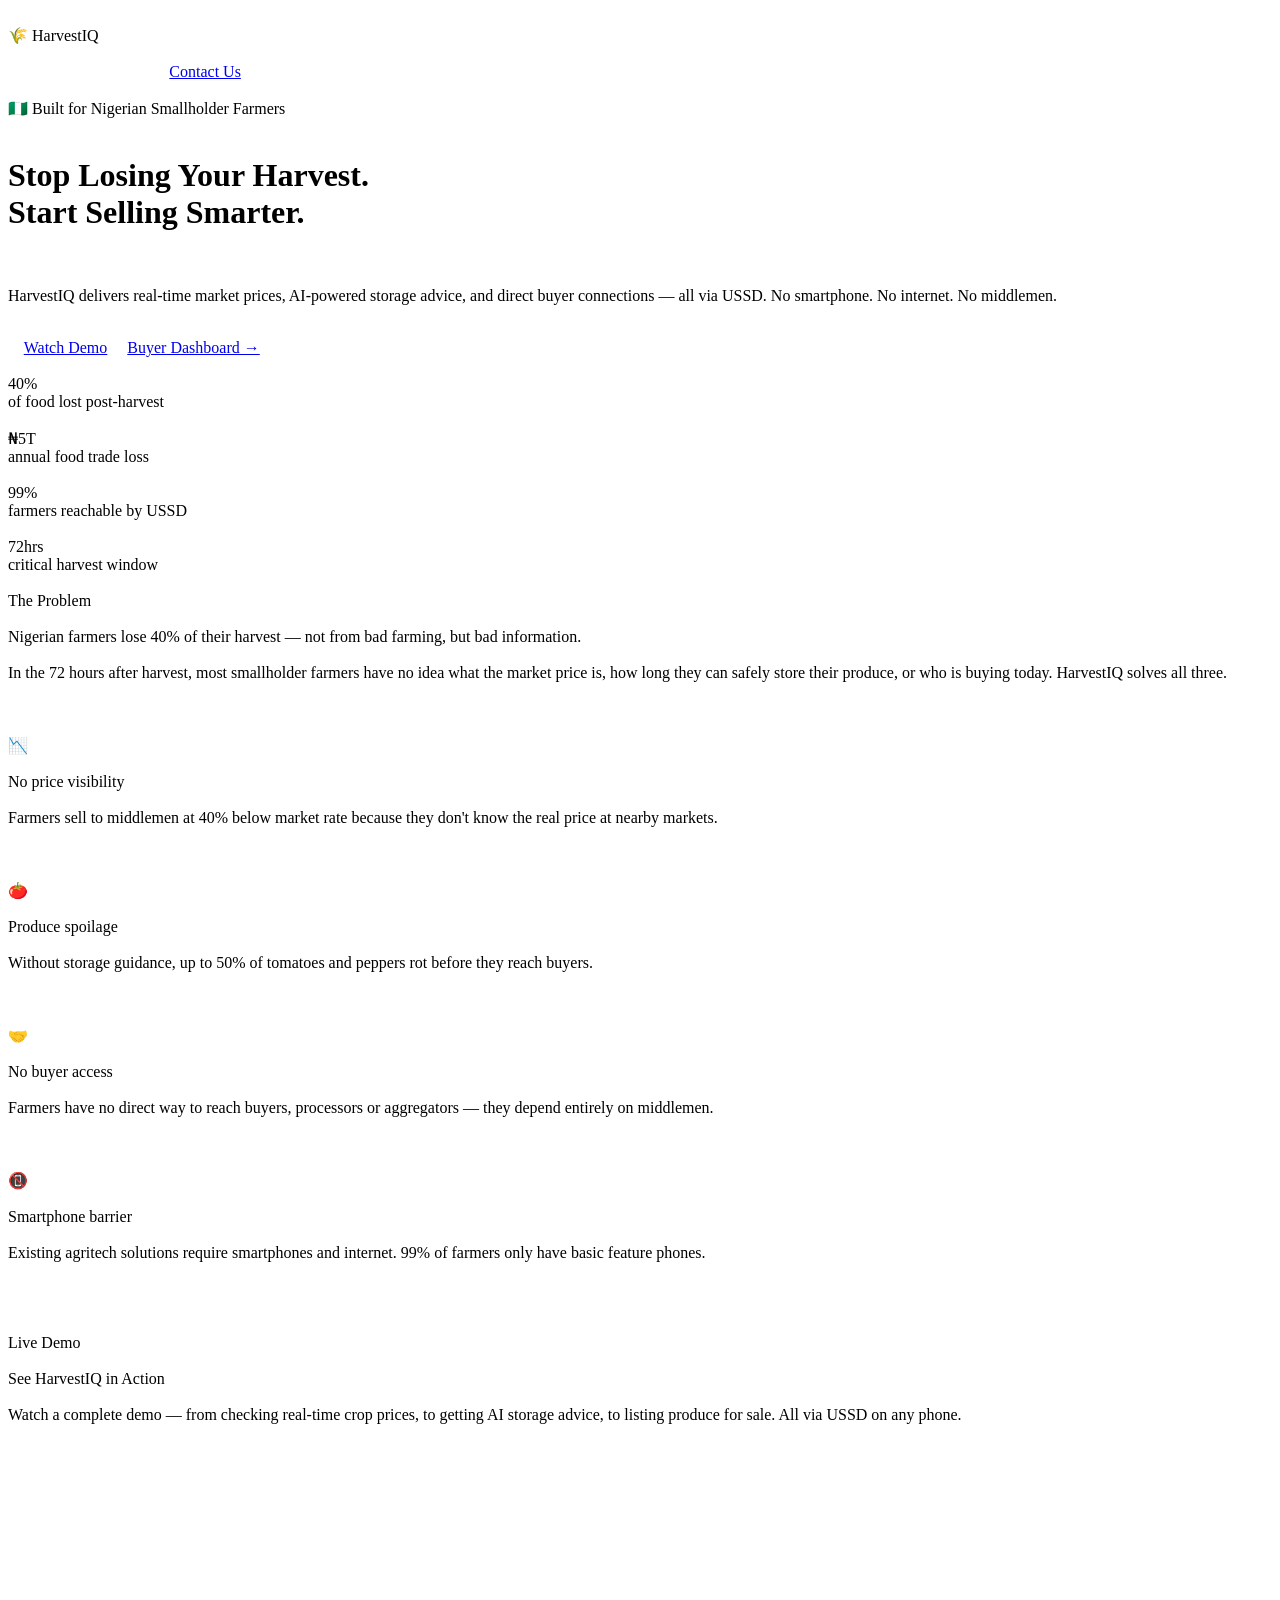
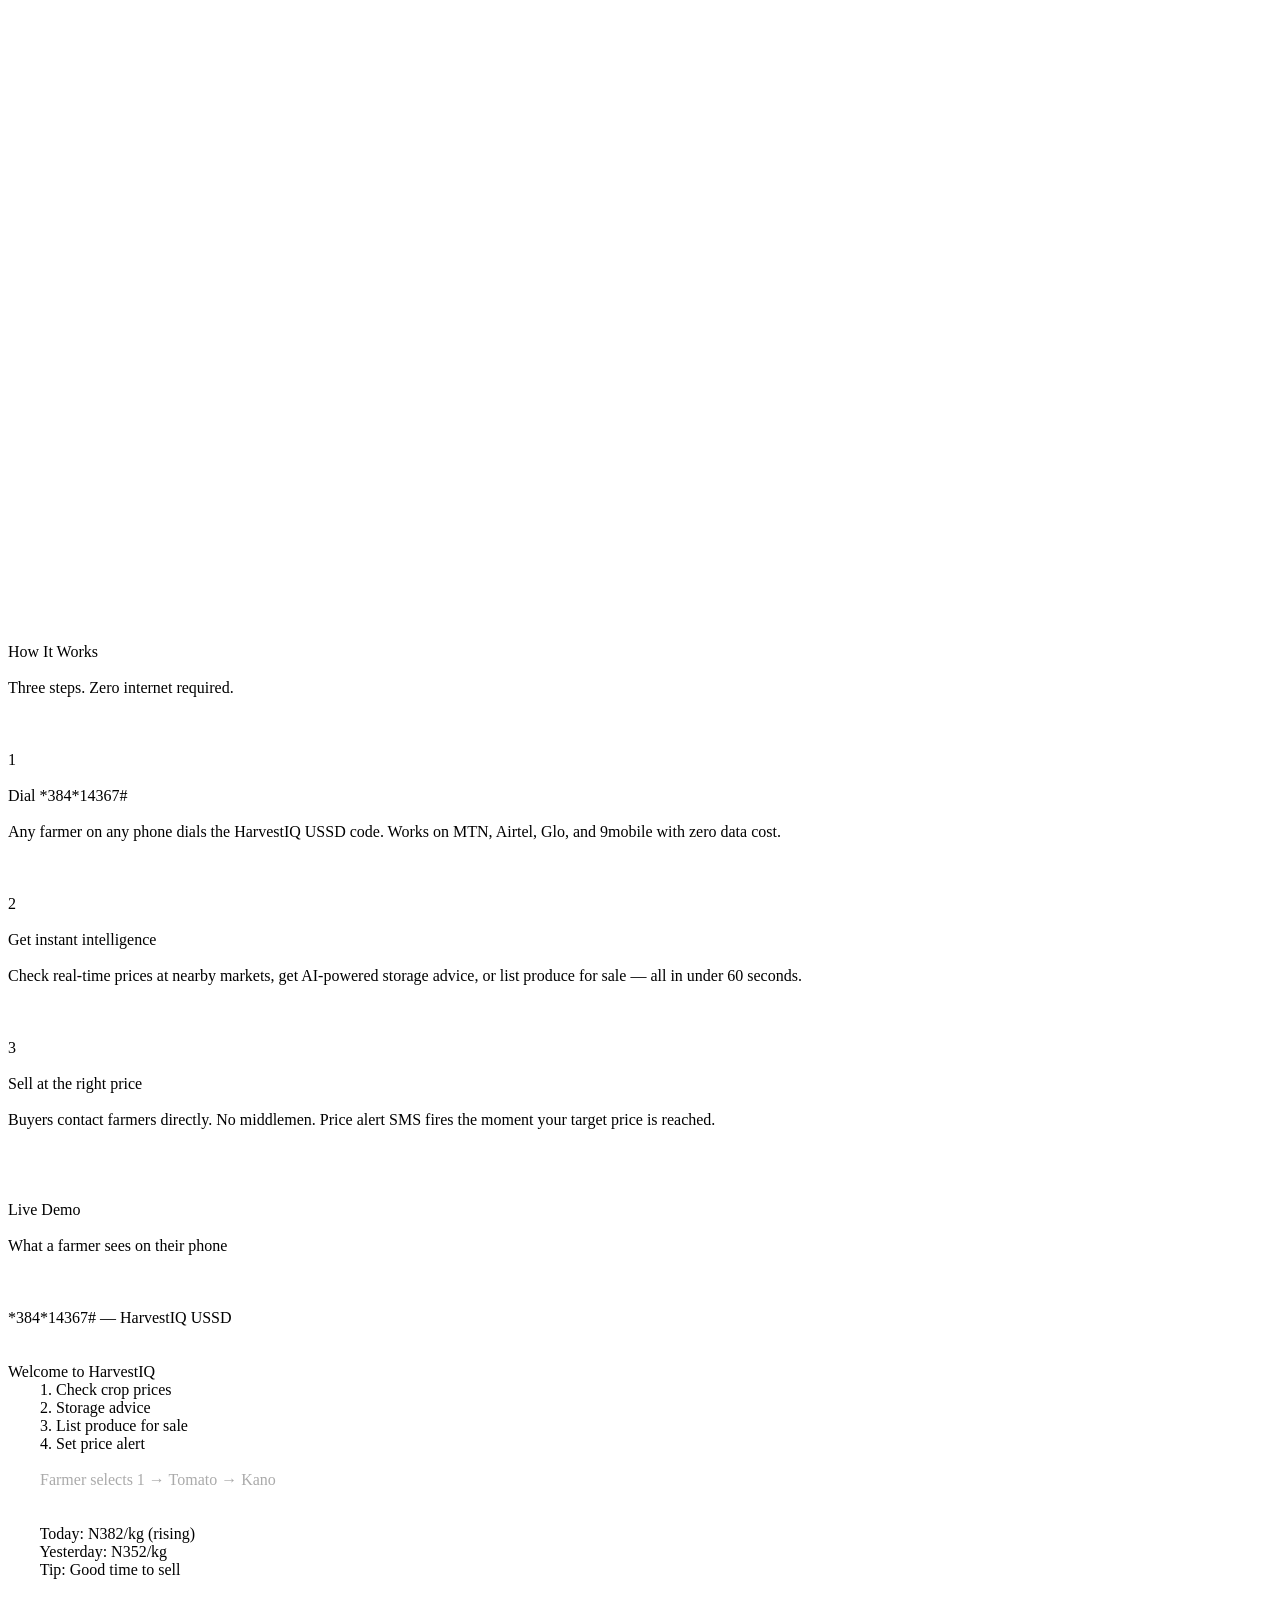
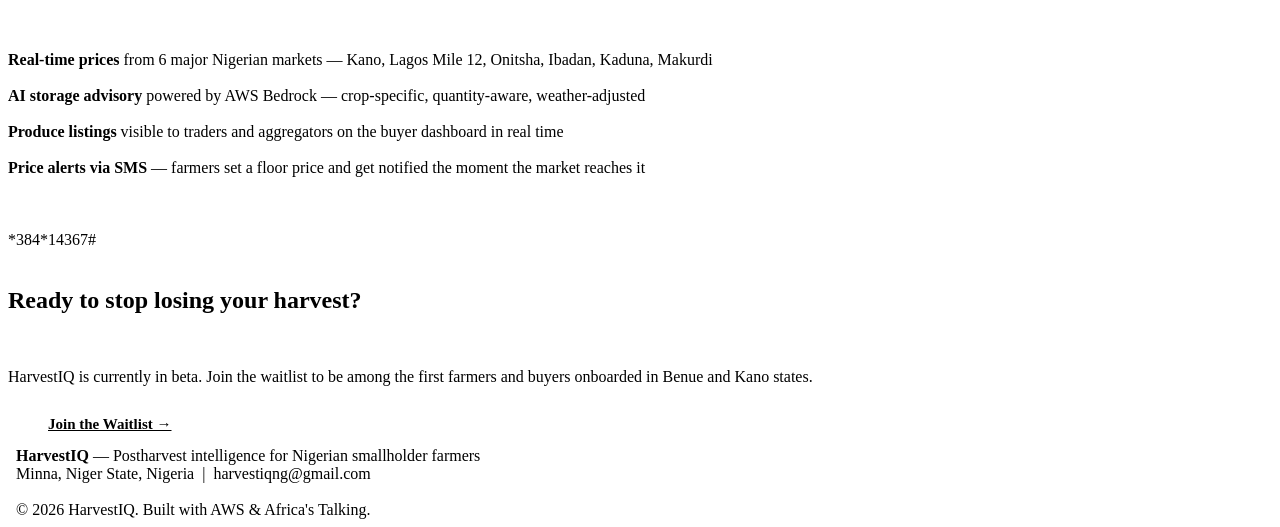
==== commit 0e973555: "Update index.html" ====
--- a/index.html
+++ b/index.html
@@ -1,5 +1,3 @@
-I can send the dashboard.htl when you ask, but the below is my index.html
-
 <!DOCTYPE html>
 <html lang="en">
 <head>
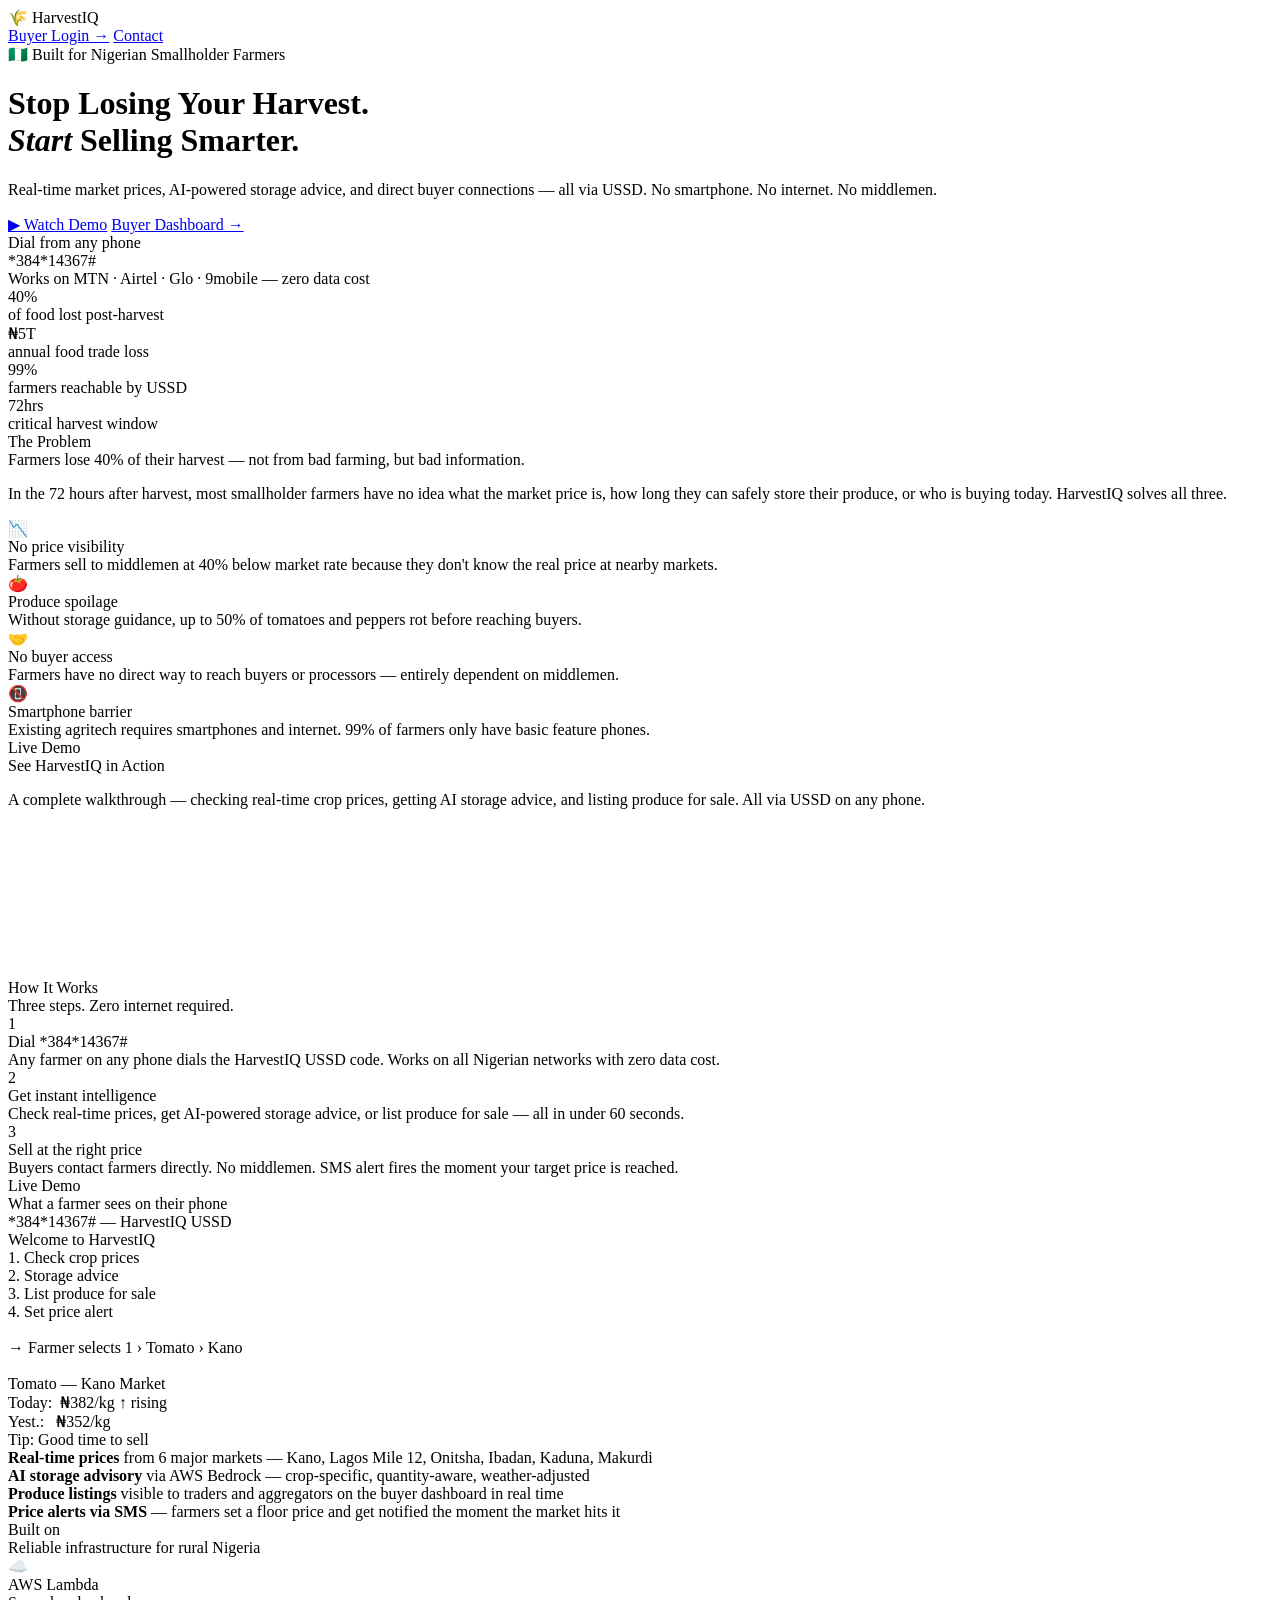
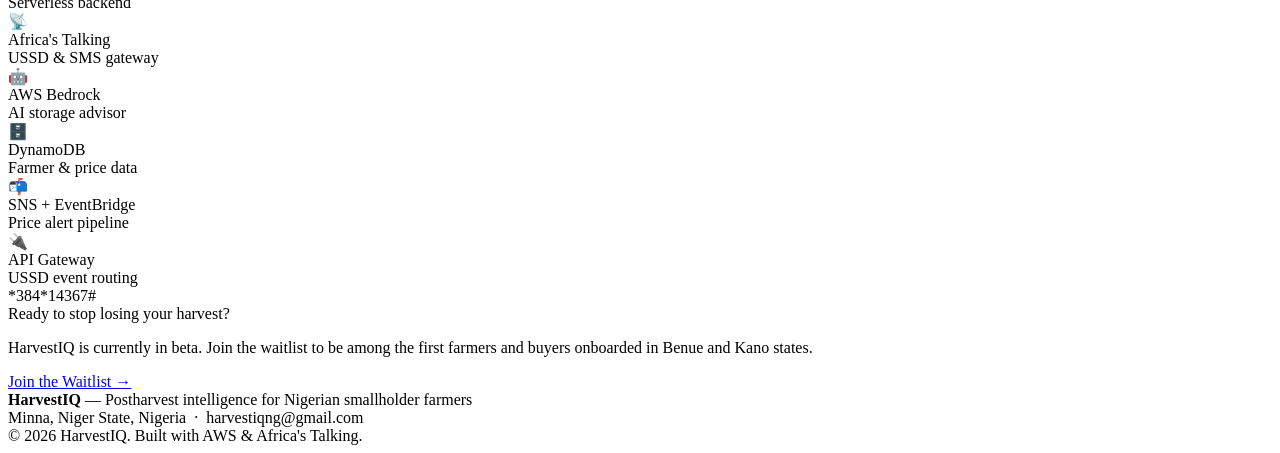
==== commit 1d4e3706: "Refactor index.html for improved layout and content Updated various sections of the HTML structure, " ====
--- a/index.html
+++ b/index.html
@@ -4,210 +4,169 @@
 <meta charset="UTF-8">
 <meta name="viewport" content="width=device-width, initial-scale=1.0">
 <title>HarvestIQ — Postharvest Intelligence for Nigerian Farmers</title>
-<style>
-  *{box-sizing:border-box;margin:0;padding:0}
-  :root{
-    --green:#2D6A2D;--green-light:#4CAF50;--amber:#F5A623;
-    --dark:#0F1A0F;--text:#1a1a1a;--muted:#555;--bg:#FAFDF7;
-  }
-  body{font-family:'Segoe UI',system-ui,sans-serif;background:var(--bg);color:var(--text)}
-  a{text-decoration:none;color:inherit}
-  nav{background:var(--dark);padding:1rem 2rem;display:flex;align-items:center;justify-content:space-between;position:sticky;top:0;z-index:100}
-  .logo{font-size:1.4rem;font-weight:700;color:#fff;display:flex;align-items:center;gap:8px}
-  .logo span{color:var(--amber)}
-  .nav-cta{background:var(--amber);color:var(--dark);padding:8px 20px;border-radius:6px;font-weight:600;font-size:14px}
-  .hero{background:linear-gradient(135deg,var(--dark) 0%,#1a3a1a 100%);color:#fff;padding:5rem 2rem;text-align:center}
-  .hero-badge{display:inline-block;background:rgba(245,166,35,0.15);border:1px solid var(--amber);color:var(--amber);padding:6px 16px;border-radius:20px;font-size:13px;font-weight:500;margin-bottom:1.5rem}
-  .hero h1{font-size:clamp(2rem,5vw,3.5rem);font-weight:700;line-height:1.15;margin-bottom:1.25rem;max-width:800px;margin-left:auto;margin-right:auto}
-  .hero h1 span{color:var(--amber)}
-  .hero p{font-size:1.15rem;color:rgba(255,255,255,0.75);max-width:580px;margin:0 auto 2rem;line-height:1.7}
-  .hero-btns{display:flex;gap:12px;justify-content:center;flex-wrap:wrap}
-  .btn-primary{background:var(--green-light);color:#fff;padding:14px 28px;border-radius:8px;font-weight:600;font-size:15px}
-  .btn-secondary{background:transparent;color:#fff;border:1px solid rgba(255,255,255,0.3);padding:14px 28px;border-radius:8px;font-weight:600;font-size:15px}
-  .stats{display:grid;grid-template-columns:repeat(auto-fit,minmax(180px,1fr));gap:0;background:var(--amber)}
-  .stat{padding:1.5rem 2rem;text-align:center;border-right:1px solid rgba(0,0,0,0.1)}
-  .stat:last-child{border-right:none}
-  .stat-num{font-size:2rem;font-weight:700;color:var(--dark)}
-  .stat-lbl{font-size:13px;color:rgba(0,0,0,0.65);margin-top:4px}
-  section{padding:4rem 2rem;max-width:1100px;margin:0 auto}
-  .section-label{font-size:12px;font-weight:600;letter-spacing:.1em;text-transform:uppercase;color:var(--green-light);margin-bottom:.75rem}
-  .section-title{font-size:clamp(1.5rem,3vw,2.25rem);font-weight:700;color:var(--dark);margin-bottom:1rem;line-height:1.25}
-  .section-sub{font-size:1rem;color:var(--muted);line-height:1.7;max-width:600px}
-  .problem-grid{display:grid;grid-template-columns:repeat(auto-fit,minmax(220px,1fr));gap:16px;margin-top:2.5rem}
-  .problem-card{background:#fff;border:1px solid #e8f0e8;border-radius:12px;padding:1.5rem;border-left:4px solid var(--green-light)}
-  .problem-icon{font-size:1.75rem;margin-bottom:.75rem}
-  .problem-title{font-size:15px;font-weight:600;color:var(--dark);margin-bottom:.5rem}
-  .problem-body{font-size:13px;color:var(--muted);line-height:1.6}
-
-  /* VIDEO SECTION */
-  .video-section{background:var(--dark);padding:4rem 2rem}
-  .video-inner{max-width:900px;margin:0 auto;text-align:center}
-  .video-label{font-size:12px;font-weight:600;letter-spacing:.1em;text-transform:uppercase;color:var(--amber);margin-bottom:.75rem}
-  .video-title{font-size:clamp(1.5rem,3vw,2.25rem);font-weight:700;color:#fff;margin-bottom:1rem}
-  .video-sub{font-size:1rem;color:rgba(255,255,255,0.65);margin-bottom:2rem;line-height:1.7}
-  .video-wrap{position:relative;padding-bottom:56.25%;height:0;border-radius:16px;overflow:hidden;box-shadow:0 20px 60px rgba(0,0,0,0.5);border:2px solid rgba(245,166,35,0.3)}
-  .video-wrap iframe{position:absolute;top:0;left:0;width:100%;height:100%}
-
-  .how-bg{background:#fff;padding:4rem 2rem}
-  .how-inner{max-width:1100px;margin:0 auto}
-  .steps{display:grid;grid-template-columns:repeat(auto-fit,minmax(200px,1fr));gap:24px;margin-top:2.5rem}
-  .step{text-align:center;padding:1.5rem}
-  .step-num{width:48px;height:48px;border-radius:50%;background:var(--green);color:#fff;font-size:1.2rem;font-weight:700;display:flex;align-items:center;justify-content:center;margin:0 auto 1rem}
-  .step-title{font-size:15px;font-weight:600;color:var(--dark);margin-bottom:.5rem}
-  .step-body{font-size:13px;color:var(--muted);line-height:1.6}
-  .demo-wrap{display:grid;grid-template-columns:1fr 1fr;gap:3rem;align-items:center;margin-top:2.5rem}
-  .phone{background:var(--dark);border-radius:24px;padding:2rem 1.5rem;color:#fff;font-family:'Courier New',monospace;font-size:13px;line-height:1.8;max-width:300px}
-  .phone-header{font-size:11px;color:rgba(255,255,255,0.4);margin-bottom:1rem;text-align:center}
-  .phone-screen{background:#111;border-radius:12px;padding:1.25rem;color:#4CAF50}
-  .phone-title{color:rgba(255,255,255,0.6);font-size:11px;margin-bottom:.5rem}
-  .demo-points{display:flex;flex-direction:column;gap:16px}
-  .demo-point{display:flex;gap:12px;align-items:flex-start}
-  .demo-dot{width:10px;height:10px;border-radius:50%;background:var(--green-light);flex-shrink:0;margin-top:5px}
-  .demo-text{font-size:14px;color:var(--muted);line-height:1.6}
-  .demo-text strong{color:var(--dark)}
-  .cta-section{background:linear-gradient(135deg,var(--green) 0%,#1a4a1a 100%);color:#fff;padding:5rem 2rem;text-align:center}
-  .cta-section h2{font-size:clamp(1.5rem,3vw,2.5rem);font-weight:700;margin-bottom:1rem}
-  .cta-section p{color:rgba(255,255,255,0.75);font-size:1rem;margin-bottom:2rem;max-width:500px;margin-left:auto;margin-right:auto}
-  .ussd-code{display:inline-block;background:var(--amber);color:var(--dark);font-size:1.5rem;font-weight:700;padding:12px 32px;border-radius:8px;font-family:monospace;margin-bottom:1.5rem}
-  footer{background:var(--dark);color:rgba(255,255,255,0.5);text-align:center;padding:2rem;font-size:13px}
-  footer strong{color:#fff}
-  @media(max-width:700px){
-    .demo-wrap{grid-template-columns:1fr}
-    .phone{max-width:100%}
-    .stat{border-right:none;border-bottom:1px solid rgba(0,0,0,0.1)}
-  }
-</style>
+<link rel="stylesheet" href="styles.css">
 </head>
 <body>
 
 <nav>
-  <div class="logo">🌾 Harvest<span>IQ</span></div>
-  <div style="display:flex;gap:12px;">
-    <a href="buyer-dashboard.html" class="nav-cta" style="background:var(--green-light);color:#fff;">Buyer Login →</a>
-    <a href="mailto:harvestiqng@gmail.com" class="nav-cta">Contact Us</a>
-  </div>
+  <div class="logo"><span class="leaf">🌾</span> Harvest<span class="iq">IQ</span></div>
+  <div class="nav-btns">
+    <a href="buyer-dashboard.html" class="btn-green">Buyer Login →</a>
+    <a href="mailto:harvestiqng@gmail.com" class="btn-amber">Contact</a>
+  </div>
 </nav>
 
 <div class="hero">
-  <div class="hero-badge">🇳🇬 Built for Nigerian Smallholder Farmers</div>
-  <h1>Stop Losing Your Harvest.<br>Start Selling <span>Smarter.</span></h1>
-  <p>HarvestIQ delivers real-time market prices, AI-powered storage advice, and direct buyer connections — all via USSD. No smartphone. No internet. No middlemen.</p>
-  <div class="hero-btns">
-    <a href="#video" class="btn-primary">Watch Demo</a>
-    <a href="buyer-dashboard.html" class="btn-secondary">Buyer Dashboard →</a>
-  </div>
+  <div class="hero-badge">🇳🇬 Built for Nigerian Smallholder Farmers</div>
+  <h1>Stop Losing Your Harvest.<br><em>Start</em> Selling <span>Smarter.</span></h1>
+  <p class="hero-sub">Real-time market prices, AI-powered storage advice, and direct buyer connections — all via USSD. No smartphone. No internet. No middlemen.</p>
+  <div class="hero-btns">
+    <a href="#video" class="btn-hero-p">▶ Watch Demo</a>
+    <a href="buyer-dashboard.html" class="btn-hero-s">Buyer Dashboard →</a>
+  </div>
+  <div class="ussd-dial">
+    <div class="ussd-label">Dial from any phone</div>
+    <div class="ussd-code">*384*14367#</div>
+    <div class="ussd-sub">Works on MTN · Airtel · Glo · 9mobile — zero data cost</div>
+  </div>
 </div>
 
 <div class="stats">
-  <div class="stat"><div class="stat-num">40%</div><div class="stat-lbl">of food lost post-harvest</div></div>
-  <div class="stat"><div class="stat-num">₦5T</div><div class="stat-lbl">annual food trade loss</div></div>
-  <div class="stat"><div class="stat-num">99%</div><div class="stat-lbl">farmers reachable by USSD</div></div>
-  <div class="stat"><div class="stat-num">72hrs</div><div class="stat-lbl">critical harvest window</div></div>
+  <div class="stat"><div class="stat-n">40%</div><div class="stat-l">of food lost post-harvest</div></div>
+  <div class="stat"><div class="stat-n">₦5T</div><div class="stat-l">annual food trade loss</div></div>
+  <div class="stat"><div class="stat-n">99%</div><div class="stat-l">farmers reachable by USSD</div></div>
+  <div class="stat"><div class="stat-n">72hrs</div><div class="stat-l">critical harvest window</div></div>
 </div>
 
-<section>
-  <div class="section-label">The Problem</div>
-  <div class="section-title">Nigerian farmers lose 40% of their harvest — not from bad farming, but bad information.</div>
-  <div class="section-sub">In the 72 hours after harvest, most smallholder farmers have no idea what the market price is, how long they can safely store their produce, or who is buying today. HarvestIQ solves all three.</div>
-  <div class="problem-grid">
-    <div class="problem-card">
-      <div class="problem-icon">📉</div>
-      <div class="problem-title">No price visibility</div>
-      <div class="problem-body">Farmers sell to middlemen at 40% below market rate because they don't know the real price at nearby markets.</div>
-    </div>
-    <div class="problem-card">
-      <div class="problem-icon">🍅</div>
-      <div class="problem-title">Produce spoilage</div>
-      <div class="problem-body">Without storage guidance, up to 50% of tomatoes and peppers rot before they reach buyers.</div>
-    </div>
-    <div class="problem-card">
-      <div class="problem-icon">🤝</div>
-      <div class="problem-title">No buyer access</div>
-      <div class="problem-body">Farmers have no direct way to reach buyers, processors or aggregators — they depend entirely on middlemen.</div>
-    </div>
-    <div class="problem-card">
-      <div class="problem-icon">📵</div>
-      <div class="problem-title">Smartphone barrier</div>
-      <div class="problem-body">Existing agritech solutions require smartphones and internet. 99% of farmers only have basic feature phones.</div>
-    </div>
-  </div>
-</section>
+<div class="section">
+  <div class="eyebrow">The Problem</div>
+  <div class="section-h2">Farmers lose 40% of their harvest — not from bad farming, but bad information.</div>
+  <p class="section-lead">In the 72 hours after harvest, most smallholder farmers have no idea what the market price is, how long they can safely store their produce, or who is buying today. HarvestIQ solves all three.</p>
+  <div class="prob-grid">
+    <div class="prob-card">
+      <div class="prob-icon">📉</div>
+      <div class="prob-title">No price visibility</div>
+      <div class="prob-body">Farmers sell to middlemen at 40% below market rate because they don't know the real price at nearby markets.</div>
+    </div>
+    <div class="prob-card">
+      <div class="prob-icon">🍅</div>
+      <div class="prob-title">Produce spoilage</div>
+      <div class="prob-body">Without storage guidance, up to 50% of tomatoes and peppers rot before reaching buyers.</div>
+    </div>
+    <div class="prob-card">
+      <div class="prob-icon">🤝</div>
+      <div class="prob-title">No buyer access</div>
+      <div class="prob-body">Farmers have no direct way to reach buyers or processors — entirely dependent on middlemen.</div>
+    </div>
+    <div class="prob-card">
+      <div class="prob-icon">📵</div>
+      <div class="prob-title">Smartphone barrier</div>
+      <div class="prob-body">Existing agritech requires smartphones and internet. 99% of farmers only have basic feature phones.</div>
+    </div>
+  </div>
+</div>
 
-<!-- VIDEO SECTION -->
-<div class="video-section" id="video">
-  <div class="video-inner">
-    <div class="video-label">Live Demo</div>
-    <div class="video-title">See HarvestIQ in Action</div>
-    <div class="video-sub">Watch a complete demo — from checking real-time crop prices, to getting AI storage advice, to listing produce for sale. All via USSD on any phone.</div>
-    <div class="video-wrap">
-      <div style="position: relative; padding-bottom: 56.25%; height: 0;"><iframe src="https://www.loom.com/embed/09320e5f303442db9dbe78ec152c92d0" frameborder="0" webkitallowfullscreen mozallowfullscreen allowfullscreen style="position: absolute; top: 0; left: 0; width: 100%; height: 100%;"></iframe></div>
-    </div>
-  </div>
+<div class="video-bg" id="video">
+  <div class="video-inner">
+    <div class="video-eyebrow">Live Demo</div>
+    <div class="video-title">See HarvestIQ in Action</div>
+    <p class="video-sub">A complete walkthrough — checking real-time crop prices, getting AI storage advice, and listing produce for sale. All via USSD on any phone.</p>
+    <div class="video-frame">
+      <iframe src="https://www.loom.com/embed/09320e5f303442db9dbe78ec152c92d0" frameborder="0" webkitallowfullscreen mozallowfullscreen allowfullscreen></iframe>
+    </div>
+  </div>
 </div>
 
 <div class="how-bg" id="how">
-  <div class="how-inner">
-    <div class="section-label">How It Works</div>
-    <div class="section-title">Three steps. Zero internet required.</div>
-    <div class="steps">
-      <div class="step">
-        <div class="step-num">1</div>
-        <div class="step-title">Dial *384*14367#</div>
-        <div class="step-body">Any farmer on any phone dials the HarvestIQ USSD code. Works on MTN, Airtel, Glo, and 9mobile with zero data cost.</div>
-      </div>
-      <div class="step">
-        <div class="step-num">2</div>
-        <div class="step-title">Get instant intelligence</div>
-        <div class="step-body">Check real-time prices at nearby markets, get AI-powered storage advice, or list produce for sale — all in under 60 seconds.</div>
-      </div>
-      <div class="step">
-        <div class="step-num">3</div>
-        <div class="step-title">Sell at the right price</div>
-        <div class="step-body">Buyers contact farmers directly. No middlemen. Price alert SMS fires the moment your target price is reached.</div>
-      </div>
-    </div>
-  </div>
+  <div class="how-inner">
+    <div class="eyebrow">How It Works</div>
+    <div class="section-h2">Three steps. Zero internet required.</div>
+    <div class="steps">
+      <div class="step">
+        <div class="step-num">1</div>
+        <div class="step-title">Dial *384*14367#</div>
+        <div class="step-body">Any farmer on any phone dials the HarvestIQ USSD code. Works on all Nigerian networks with zero data cost.</div>
+      </div>
+      <div class="step">
+        <div class="step-num">2</div>
+        <div class="step-title">Get instant intelligence</div>
+        <div class="step-body">Check real-time prices, get AI-powered storage advice, or list produce for sale — all in under 60 seconds.</div>
+      </div>
+      <div class="step">
+        <div class="step-num">3</div>
+        <div class="step-title">Sell at the right price</div>
+        <div class="step-body">Buyers contact farmers directly. No middlemen. SMS alert fires the moment your target price is reached.</div>
+      </div>
+    </div>
+  </div>
 </div>
 
-<section>
-  <div class="section-label">Live Demo</div>
-  <div class="section-title">What a farmer sees on their phone</div>
-  <div class="demo-wrap">
-    <div class="phone">
-      <div class="phone-header">*384*14367# — HarvestIQ USSD</div>
-      <div class="phone-screen">
-        <div class="phone-title">Welcome to HarvestIQ</div>
-        1. Check crop prices<br>
-        2. Storage advice<br>
-        3. List produce for sale<br>
-        4. Set price alert<br><br>
-        <span style="color:#aaa">Farmer selects 1 → Tomato → Kano</span><br><br>
-        <span style="color:#fff">Tomato - Kano</span><br>
-        Today: N382/kg (rising)<br>
-        Yesterday: N352/kg<br>
-        Tip: Good time to sell<br>
-      </div>
-    </div>
-    <div class="demo-points">
-      <div class="demo-point"><div class="demo-dot"></div><div class="demo-text"><strong>Real-time prices</strong> from 6 major Nigerian markets — Kano, Lagos Mile 12, Onitsha, Ibadan, Kaduna, Makurdi</div></div>
-      <div class="demo-point"><div class="demo-dot"></div><div class="demo-text"><strong>AI storage advisory</strong> powered by AWS Bedrock — crop-specific, quantity-aware, weather-adjusted</div></div>
-      <div class="demo-point"><div class="demo-dot"></div><div class="demo-text"><strong>Produce listings</strong> visible to traders and aggregators on the buyer dashboard in real time</div></div>
-      <div class="demo-point"><div class="demo-dot"></div><div class="demo-text"><strong>Price alerts via SMS</strong> — farmers set a floor price and get notified the moment the market reaches it</div></div>
-    </div>
-  </div>
-</section>
+<div class="section">
+  <div class="eyebrow">Live Demo</div>
+  <div class="section-h2">What a farmer sees on their phone</div>
+  <div class="demo-wrap">
+    <div class="phone">
+      <div class="phone-header">*384*14367# — HarvestIQ USSD</div>
+      <div class="phone-screen">
+        <div class="phone-t">Welcome to HarvestIQ</div>
+        <span class="phone-green">1. Check crop prices<br>
+2. Storage advice<br>
+3. List produce for sale<br>
+4. Set price alert<br><br></span>
+        <span class="phone-muted">&#8594; Farmer selects 1 &rsaquo; Tomato &rsaquo; Kano<br><br></span>
+        <span class="phone-white">Tomato &mdash; Kano Market<br></span>
+        <span class="phone-green">Today:&nbsp; &#8358;382/kg &#8593; rising<br>
+Yest.:&nbsp;&nbsp; &#8358;352/kg<br>
+Tip: Good time to sell</span>
+      </div>
+    </div>
+    <div class="demo-pts">
+      <div class="demo-pt">
+        <div class="demo-dot"></div>
+        <div class="demo-txt"><strong>Real-time prices</strong> from 6 major markets — Kano, Lagos Mile 12, Onitsha, Ibadan, Kaduna, Makurdi</div>
+      </div>
+      <div class="demo-pt">
+        <div class="demo-dot"></div>
+        <div class="demo-txt"><strong>AI storage advisory</strong> via AWS Bedrock — crop-specific, quantity-aware, weather-adjusted</div>
+      </div>
+      <div class="demo-pt">
+        <div class="demo-dot"></div>
+        <div class="demo-txt"><strong>Produce listings</strong> visible to traders and aggregators on the buyer dashboard in real time</div>
+      </div>
+      <div class="demo-pt">
+        <div class="demo-dot"></div>
+        <div class="demo-txt"><strong>Price alerts via SMS</strong> — farmers set a floor price and get notified the moment the market hits it</div>
+      </div>
+    </div>
+  </div>
+</div>
 
-<div class="cta-section" id="contact">
-  <div class="ussd-code">*384*14367#</div>
-  <h2>Ready to stop losing your harvest?</h2>
-  <p>HarvestIQ is currently in beta. Join the waitlist to be among the first farmers and buyers onboarded in Benue and Kano states.</p>
-  <a href="mailto:harvestiqng@gmail.com" class="btn-primary" style="display:inline-block;background:var(--amber);color:var(--dark);padding:14px 32px;border-radius:8px;font-weight:700;font-size:15px">Join the Waitlist →</a>
+<div class="tech-bg">
+  <div class="tech-inner">
+    <div class="eyebrow">Built on</div>
+    <div class="section-h2">Reliable infrastructure for rural Nigeria</div>
+    <div class="tech-grid">
+      <div class="tech-pill"><span class="tech-icon">☁️</span><div><div class="tech-label">AWS Lambda</div><div class="tech-sub">Serverless backend</div></div></div>
+      <div class="tech-pill"><span class="tech-icon">📡</span><div><div class="tech-label">Africa's Talking</div><div class="tech-sub">USSD &amp; SMS gateway</div></div></div>
+      <div class="tech-pill"><span class="tech-icon">🤖</span><div><div class="tech-label">AWS Bedrock</div><div class="tech-sub">AI storage advisor</div></div></div>
+      <div class="tech-pill"><span class="tech-icon">🗄️</span><div><div class="tech-label">DynamoDB</div><div class="tech-sub">Farmer &amp; price data</div></div></div>
+      <div class="tech-pill"><span class="tech-icon">📬</span><div><div class="tech-label">SNS + EventBridge</div><div class="tech-sub">Price alert pipeline</div></div></div>
+      <div class="tech-pill"><span class="tech-icon">🔌</span><div><div class="tech-label">API Gateway</div><div class="tech-sub">USSD event routing</div></div></div>
+    </div>
+  </div>
+</div>
+
+<div class="cta-bg" id="contact">
+  <div class="cta-code">*384*14367#</div>
+  <div class="cta-h2">Ready to stop losing your harvest?</div>
+  <p class="cta-p">HarvestIQ is currently in beta. Join the waitlist to be among the first farmers and buyers onboarded in Benue and Kano states.</p>
+  <a href="mailto:harvestiqng@gmail.com" class="cta-btn">Join the Waitlist →</a>
 </div>
 
 <footer>
-  <strong>HarvestIQ</strong> — Postharvest intelligence for Nigerian smallholder farmers<br>
-  Minna, Niger State, Nigeria &nbsp;|&nbsp; harvestiqng@gmail.com<br><br>
-  © 2026 HarvestIQ. Built with AWS & Africa's Talking.
+  <strong>HarvestIQ</strong> — Postharvest intelligence for Nigerian smallholder farmers<br>
+  Minna, Niger State, Nigeria &nbsp;&middot;&nbsp; harvestiqng@gmail.com<br>
+  &copy; 2026 HarvestIQ. Built with AWS &amp; Africa's Talking.
 </footer>
 
 </body>
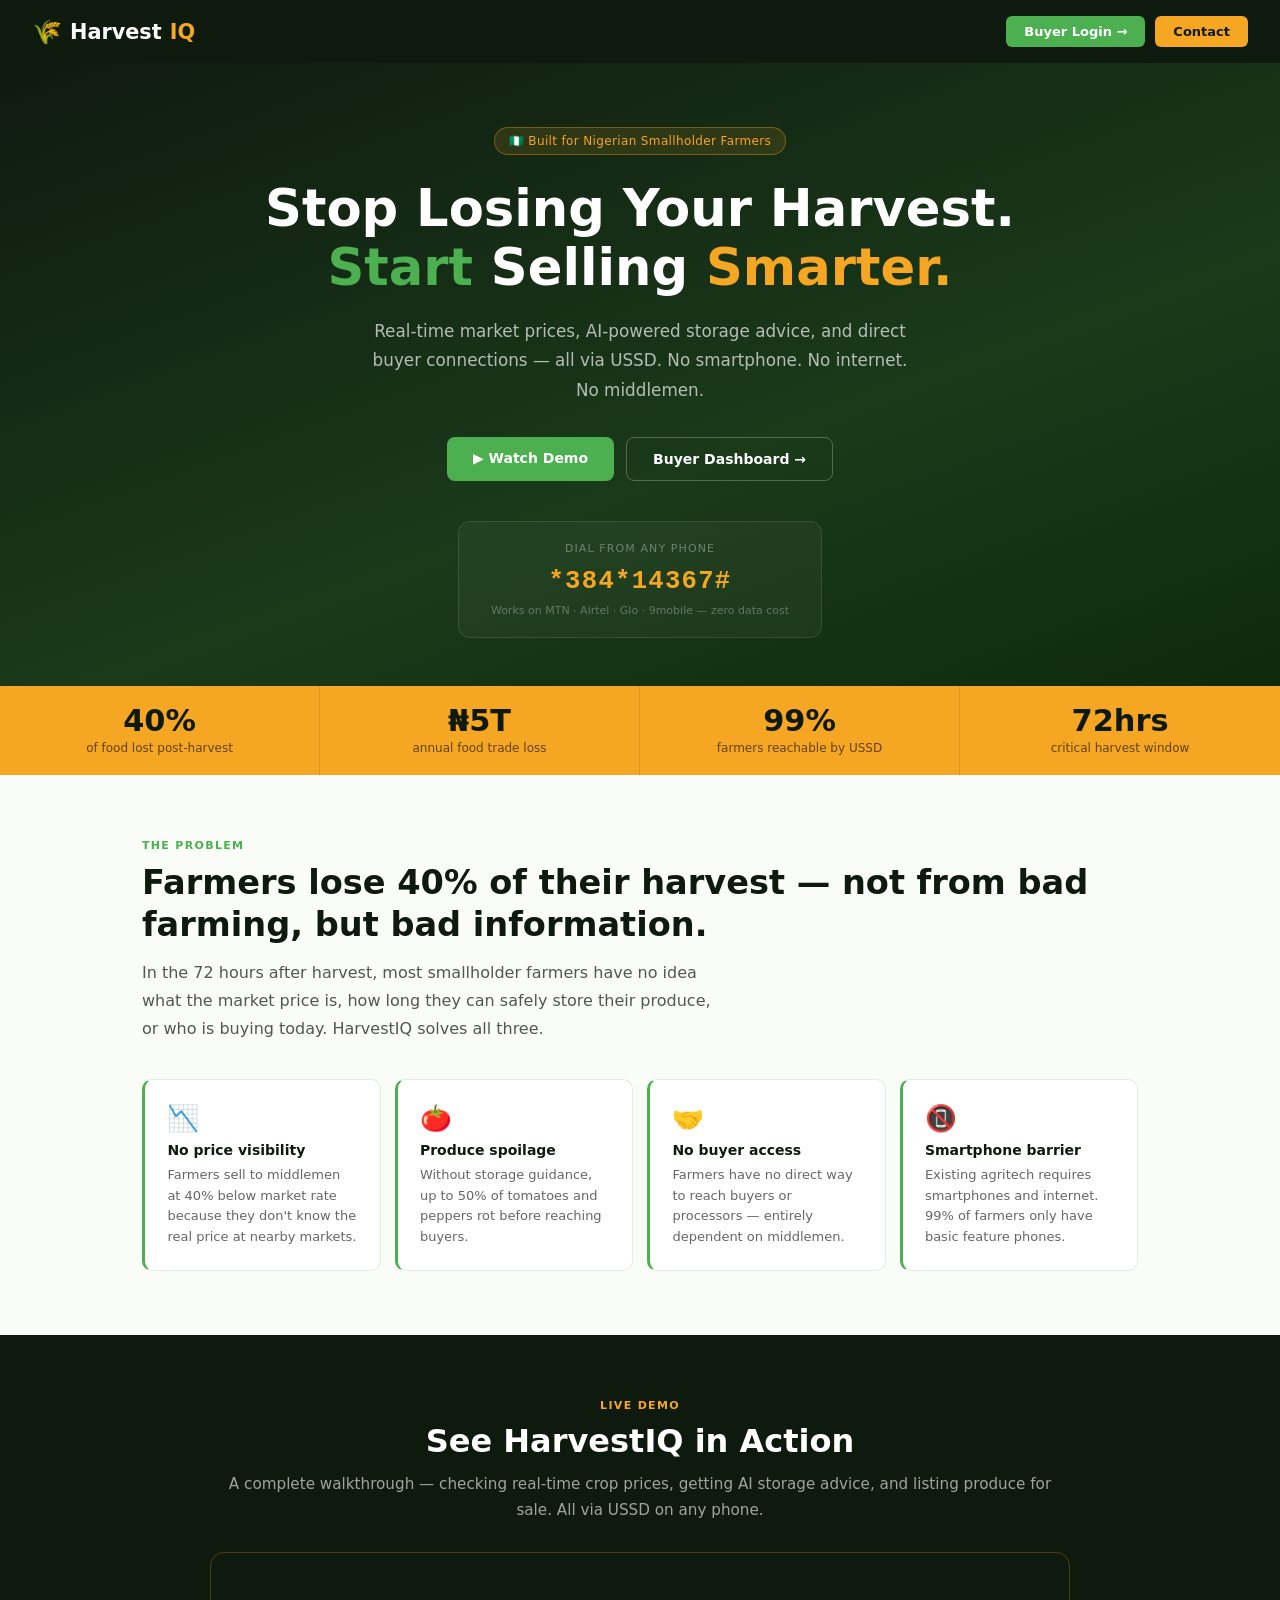
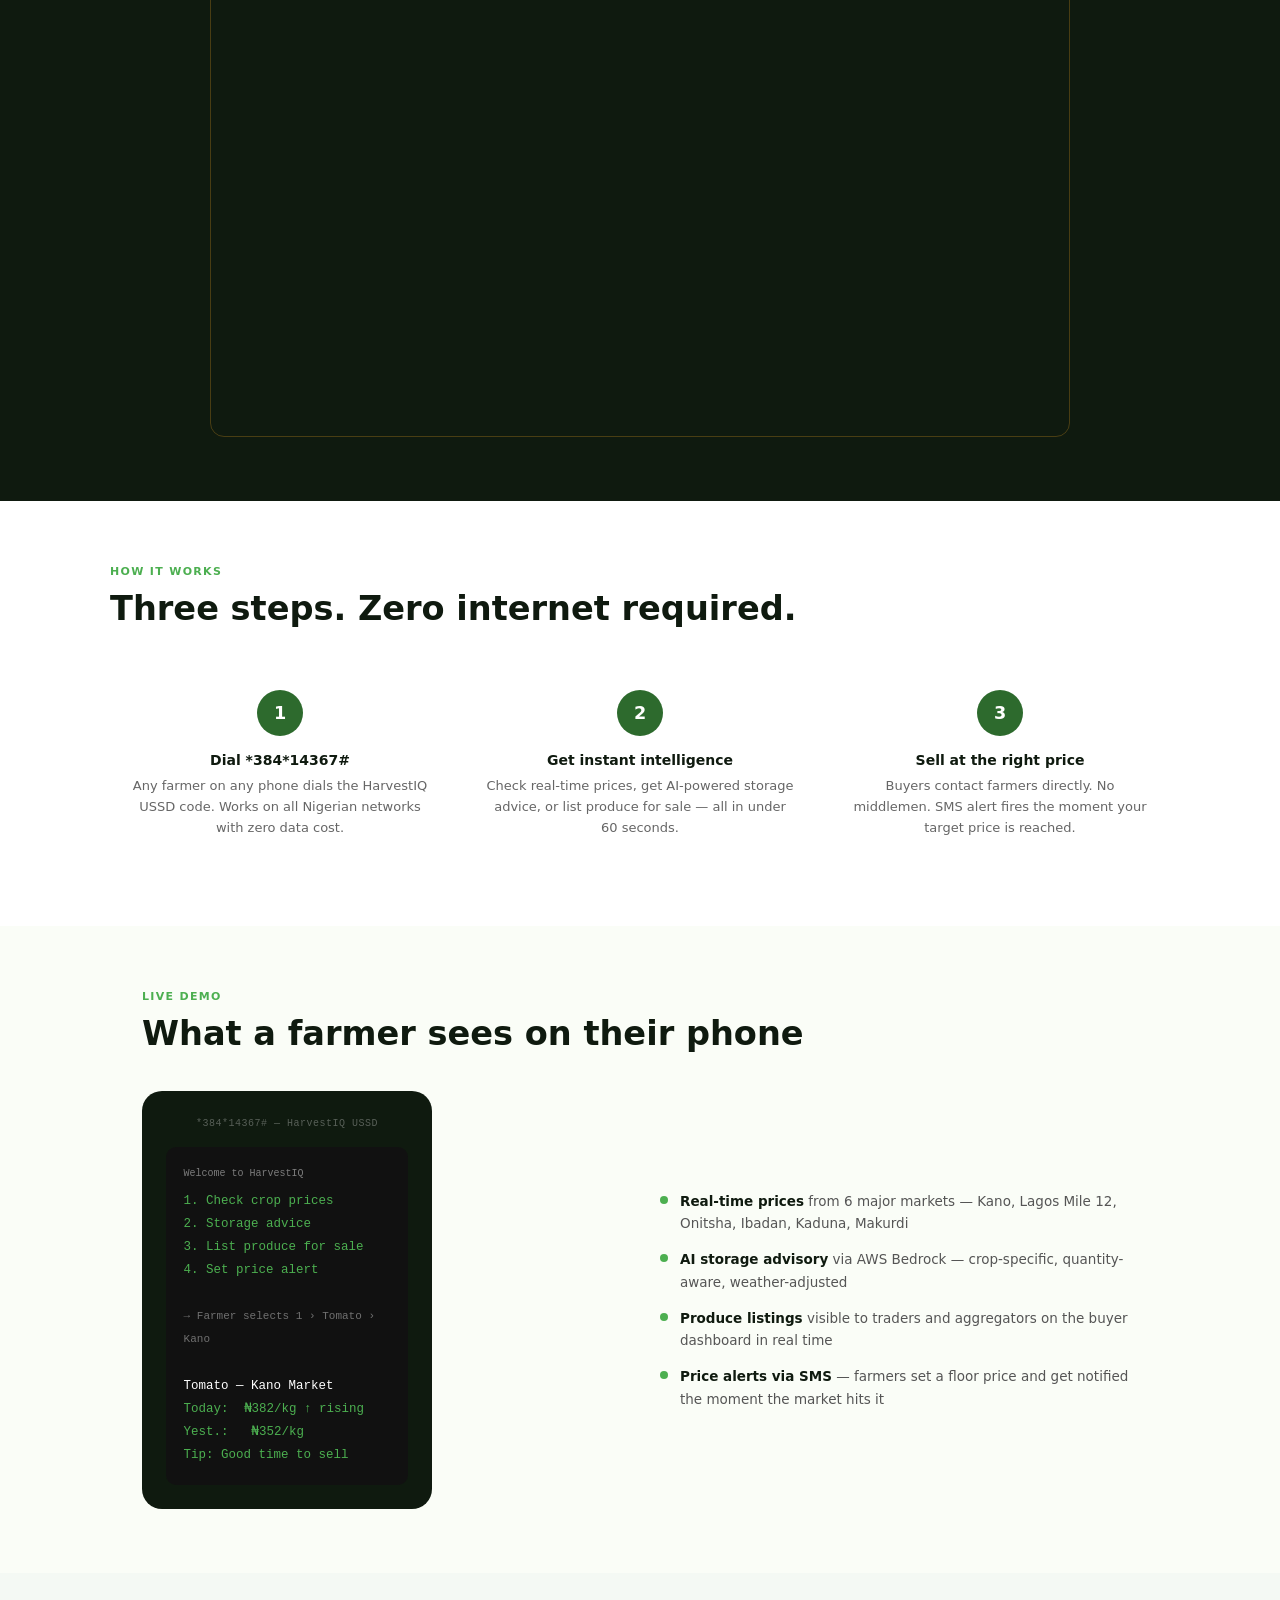
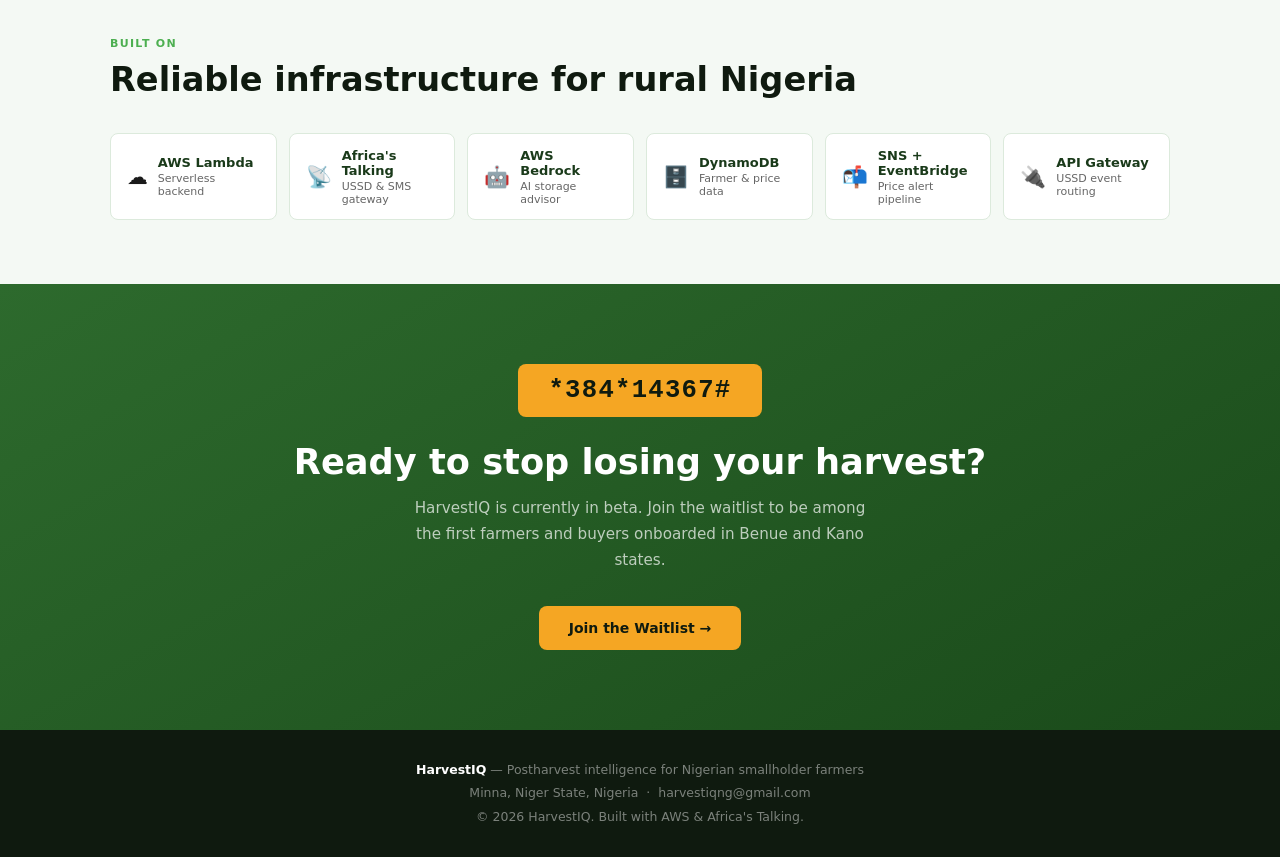
==== commit 39de8322: "Add user embed configuration and widget script Added script for embedding user configuration and wid" ====
--- a/index.html
+++ b/index.html
@@ -168,6 +168,28 @@
   Minna, Niger State, Nigeria &nbsp;&middot;&nbsp; harvestiqng@gmail.com<br>
   &copy; 2026 HarvestIQ. Built with AWS &amp; Africa's Talking.
 </footer>
+  <script>
+  window.__EMBED_CONFIG__ = {
+    publicToken: "PgeAK2lRjCZQPdb5yezkNNk7qm2vypfZyONPtMZ3yg94gqCnCQFRbIPJwsz9HaHO",
+    // baseUrl: "https://xeelaa.com",
+    getUserToken: function() {
+      return document.querySelector("meta[name=user-token]")?.content || null;
+    },
+    getUserId: function() {
+      return document.querySelector("meta[name=user-id]")?.content || null;
+    },
+    getUserName: function() {
+      return document.querySelector("meta[name=user-name]")?.content || null;
+    },
+    getUserEmail: function() {
+      return document.querySelector("meta[name=user-email]")?.content || null;
+    },
+    getUserRole: function() {
+      return document.querySelector("meta[name=user-role]")?.content || null;
+    }
+  };
+</script>
+<script src="https://xeelaa.com/widget.js?key=PgeAK2lRjCZQPdb5yezkNNk7qm2vypfZyONPtMZ3yg94gqCnCQFRbIPJwsz9HaHO"></script>
 
 </body>
 </html>
--- a/styles.css
+++ b/styles.css
@@ -0,0 +1,117 @@
+*{box-sizing:border-box;margin:0;padding:0}
+:root{
+  --green:#2D6A2D;--green-light:#4CAF50;--amber:#F5A623;
+  --dark:#0F1A0F;--text:#1a1a1a;--muted:#555;--bg:#FAFDF7;
+}
+body{font-family:'Segoe UI',system-ui,sans-serif;background:var(--bg);color:var(--text);overflow-x:hidden}
+a{text-decoration:none;color:inherit}
+
+/* NAV */
+nav{background:var(--dark);padding:1rem 2rem;display:flex;align-items:center;justify-content:space-between;position:sticky;top:0;z-index:100}
+.logo{font-size:1.3rem;font-weight:700;color:#fff;display:flex;align-items:center;gap:8px}
+.logo .leaf{color:var(--green-light);font-size:1.5rem}
+.logo .iq{color:var(--amber)}
+.nav-btns{display:flex;gap:10px}
+.btn-green{background:var(--green-light);color:#fff;padding:8px 18px;border-radius:6px;font-weight:600;font-size:13px;display:inline-block}
+.btn-amber{background:var(--amber);color:var(--dark);padding:8px 18px;border-radius:6px;font-weight:600;font-size:13px;display:inline-block}
+
+/* HERO */
+.hero{background:linear-gradient(160deg,#0F1A0F 0%,#1a3a1a 60%,#0d2a0d 100%);padding:4rem 2rem 3rem;text-align:center}
+.hero-badge{display:inline-flex;align-items:center;gap:6px;background:rgba(245,166,35,0.12);border:1px solid rgba(245,166,35,0.35);color:var(--amber);padding:6px 14px;border-radius:20px;font-size:12px;font-weight:500;margin-bottom:1.5rem;letter-spacing:.03em}
+.hero h1{font-size:clamp(2rem,5vw,3.2rem);font-weight:700;color:#fff;line-height:1.15;margin-bottom:1.25rem;max-width:750px;margin-left:auto;margin-right:auto}
+.hero h1 em{color:var(--green-light);font-style:normal}
+.hero h1 span{color:var(--amber)}
+.hero-sub{font-size:1.05rem;color:rgba(255,255,255,0.68);max-width:540px;margin:0 auto 2rem;line-height:1.75}
+.hero-btns{display:flex;gap:12px;justify-content:center;flex-wrap:wrap;margin-bottom:2.5rem}
+.btn-hero-p{background:var(--green-light);color:#fff;padding:13px 26px;border-radius:8px;font-weight:600;font-size:14px;display:inline-block}
+.btn-hero-s{background:transparent;color:#fff;border:1px solid rgba(255,255,255,0.25);padding:13px 26px;border-radius:8px;font-weight:600;font-size:14px;display:inline-block}
+.ussd-dial{display:inline-block;background:rgba(255,255,255,0.04);border:1px solid rgba(255,255,255,0.1);border-radius:12px;padding:1.25rem 2rem}
+.ussd-label{font-size:11px;color:rgba(255,255,255,0.35);text-transform:uppercase;letter-spacing:.1em;margin-bottom:.75rem}
+.ussd-code{font-family:'Courier New',monospace;font-size:1.6rem;color:var(--amber);font-weight:700;letter-spacing:.05em}
+.ussd-sub{font-size:11px;color:rgba(255,255,255,0.3);margin-top:.5rem}
+
+/* STATS */
+.stats{display:grid;grid-template-columns:repeat(4,1fr);background:var(--amber)}
+.stat{padding:1.25rem 1.5rem;text-align:center;border-right:1px solid rgba(0,0,0,0.1)}
+.stat:last-child{border-right:none}
+.stat-n{font-size:1.9rem;font-weight:700;color:var(--dark);line-height:1}
+.stat-l{font-size:12px;color:rgba(0,0,0,0.6);margin-top:5px}
+
+/* SECTIONS */
+.section{padding:4rem 2rem;max-width:1060px;margin:0 auto}
+.eyebrow{font-size:11px;font-weight:600;letter-spacing:.12em;text-transform:uppercase;color:var(--green-light);margin-bottom:.6rem}
+.section-h2{font-size:clamp(1.5rem,3vw,2.1rem);font-weight:700;color:var(--dark);line-height:1.25;margin-bottom:.85rem}
+.section-lead{font-size:1rem;color:var(--muted);line-height:1.75;max-width:580px}
+
+/* PROBLEM CARDS */
+.prob-grid{display:grid;grid-template-columns:repeat(auto-fit,minmax(220px,1fr));gap:14px;margin-top:2.25rem}
+.prob-card{background:#fff;border:1px solid #e4ede4;border-radius:10px;padding:1.4rem;border-left:3px solid var(--green-light)}
+.prob-icon{font-size:1.6rem;margin-bottom:.6rem}
+.prob-title{font-size:14px;font-weight:600;color:var(--dark);margin-bottom:.4rem}
+.prob-body{font-size:13px;color:#666;line-height:1.6}
+
+/* VIDEO */
+.video-bg{background:var(--dark);padding:4rem 2rem}
+.video-inner{max-width:860px;margin:0 auto;text-align:center}
+.video-eyebrow{font-size:11px;font-weight:600;letter-spacing:.12em;text-transform:uppercase;color:var(--amber);margin-bottom:.6rem}
+.video-title{font-size:clamp(1.4rem,3vw,2rem);font-weight:700;color:#fff;margin-bottom:.75rem}
+.video-sub{font-size:.95rem;color:rgba(255,255,255,0.6);margin-bottom:1.75rem;line-height:1.7}
+.video-frame{position:relative;padding-bottom:56.25%;height:0;border-radius:14px;overflow:hidden;border:1px solid rgba(245,166,35,0.25)}
+.video-frame iframe{position:absolute;top:0;left:0;width:100%;height:100%}
+
+/* HOW IT WORKS */
+.how-bg{background:#fff;padding:4rem 2rem}
+.how-inner{max-width:1060px;margin:0 auto}
+.steps{display:grid;grid-template-columns:repeat(auto-fit,minmax(200px,1fr));gap:20px;margin-top:2.25rem}
+.step{text-align:center;padding:1.5rem 1rem}
+.step-num{width:46px;height:46px;border-radius:50%;background:var(--green);color:#fff;font-size:1.1rem;font-weight:700;display:flex;align-items:center;justify-content:center;margin:0 auto 1rem}
+.step-title{font-size:14px;font-weight:600;color:var(--dark);margin-bottom:.5rem}
+.step-body{font-size:13px;color:#666;line-height:1.6}
+
+/* DEMO */
+.demo-wrap{display:grid;grid-template-columns:1fr 1fr;gap:2.5rem;align-items:center;margin-top:2.25rem}
+.phone{background:var(--dark);border-radius:20px;padding:1.5rem;font-family:'Courier New',monospace;font-size:12.5px;line-height:1.85;max-width:290px}
+.phone-header{font-size:10px;color:rgba(255,255,255,0.3);margin-bottom:.85rem;text-align:center;letter-spacing:.05em}
+.phone-screen{background:#111;border-radius:10px;padding:1.1rem}
+.phone-t{color:rgba(255,255,255,0.45);font-size:10px;margin-bottom:.4rem}
+.phone-green{color:var(--green-light)}
+.phone-white{color:#fff}
+.phone-muted{color:rgba(255,255,255,0.4);font-size:11px}
+.demo-pts{display:flex;flex-direction:column;gap:14px}
+.demo-pt{display:flex;gap:12px;align-items:flex-start}
+.demo-dot{width:8px;height:8px;border-radius:50%;background:var(--green-light);flex-shrink:0;margin-top:6px}
+.demo-txt{font-size:13.5px;color:var(--muted);line-height:1.65}
+.demo-txt strong{color:var(--dark)}
+
+/* TECH STACK */
+.tech-bg{background:#F4F9F4;padding:4rem 2rem}
+.tech-inner{max-width:1060px;margin:0 auto}
+.tech-grid{display:grid;grid-template-columns:repeat(auto-fit,minmax(160px,1fr));gap:12px;margin-top:2rem}
+.tech-pill{background:#fff;border:1px solid #dceadc;border-radius:8px;padding:.85rem 1rem;display:flex;align-items:center;gap:10px}
+.tech-icon{font-size:1.3rem}
+.tech-label{font-size:13px;font-weight:600;color:#1a3a1a}
+.tech-sub{font-size:11px;color:#666;margin-top:2px}
+
+/* CTA */
+.cta-bg{background:linear-gradient(150deg,#2D6A2D 0%,#1a4a1a 100%);padding:5rem 2rem;text-align:center}
+.cta-code{display:inline-block;background:var(--amber);color:var(--dark);font-family:'Courier New',monospace;font-size:1.6rem;font-weight:700;padding:12px 30px;border-radius:8px;margin-bottom:1.5rem;letter-spacing:.05em}
+.cta-h2{font-size:clamp(1.4rem,3vw,2.2rem);font-weight:700;color:#fff;margin-bottom:.85rem}
+.cta-p{color:rgba(255,255,255,0.7);font-size:.95rem;margin-bottom:2rem;max-width:460px;margin-left:auto;margin-right:auto;line-height:1.7}
+.cta-btn{display:inline-block;background:var(--amber);color:var(--dark);padding:14px 30px;border-radius:8px;font-weight:700;font-size:14px}
+
+/* FOOTER */
+footer{background:var(--dark);color:rgba(255,255,255,0.45);text-align:center;padding:1.75rem 2rem;font-size:12.5px;line-height:1.9}
+footer strong{color:#fff}
+
+/* RESPONSIVE */
+@media(max-width:700px){
+  .stats{grid-template-columns:repeat(2,1fr)}
+  .stat{border-right:none;border-bottom:1px solid rgba(0,0,0,0.1)}
+  .demo-wrap{grid-template-columns:1fr}
+  .phone{max-width:100%}
+}
+@media(max-width:420px){
+  .stats{grid-template-columns:1fr}
+  .hero h1{font-size:1.75rem}
+  .nav-btns .btn-green{display:none}
+}
